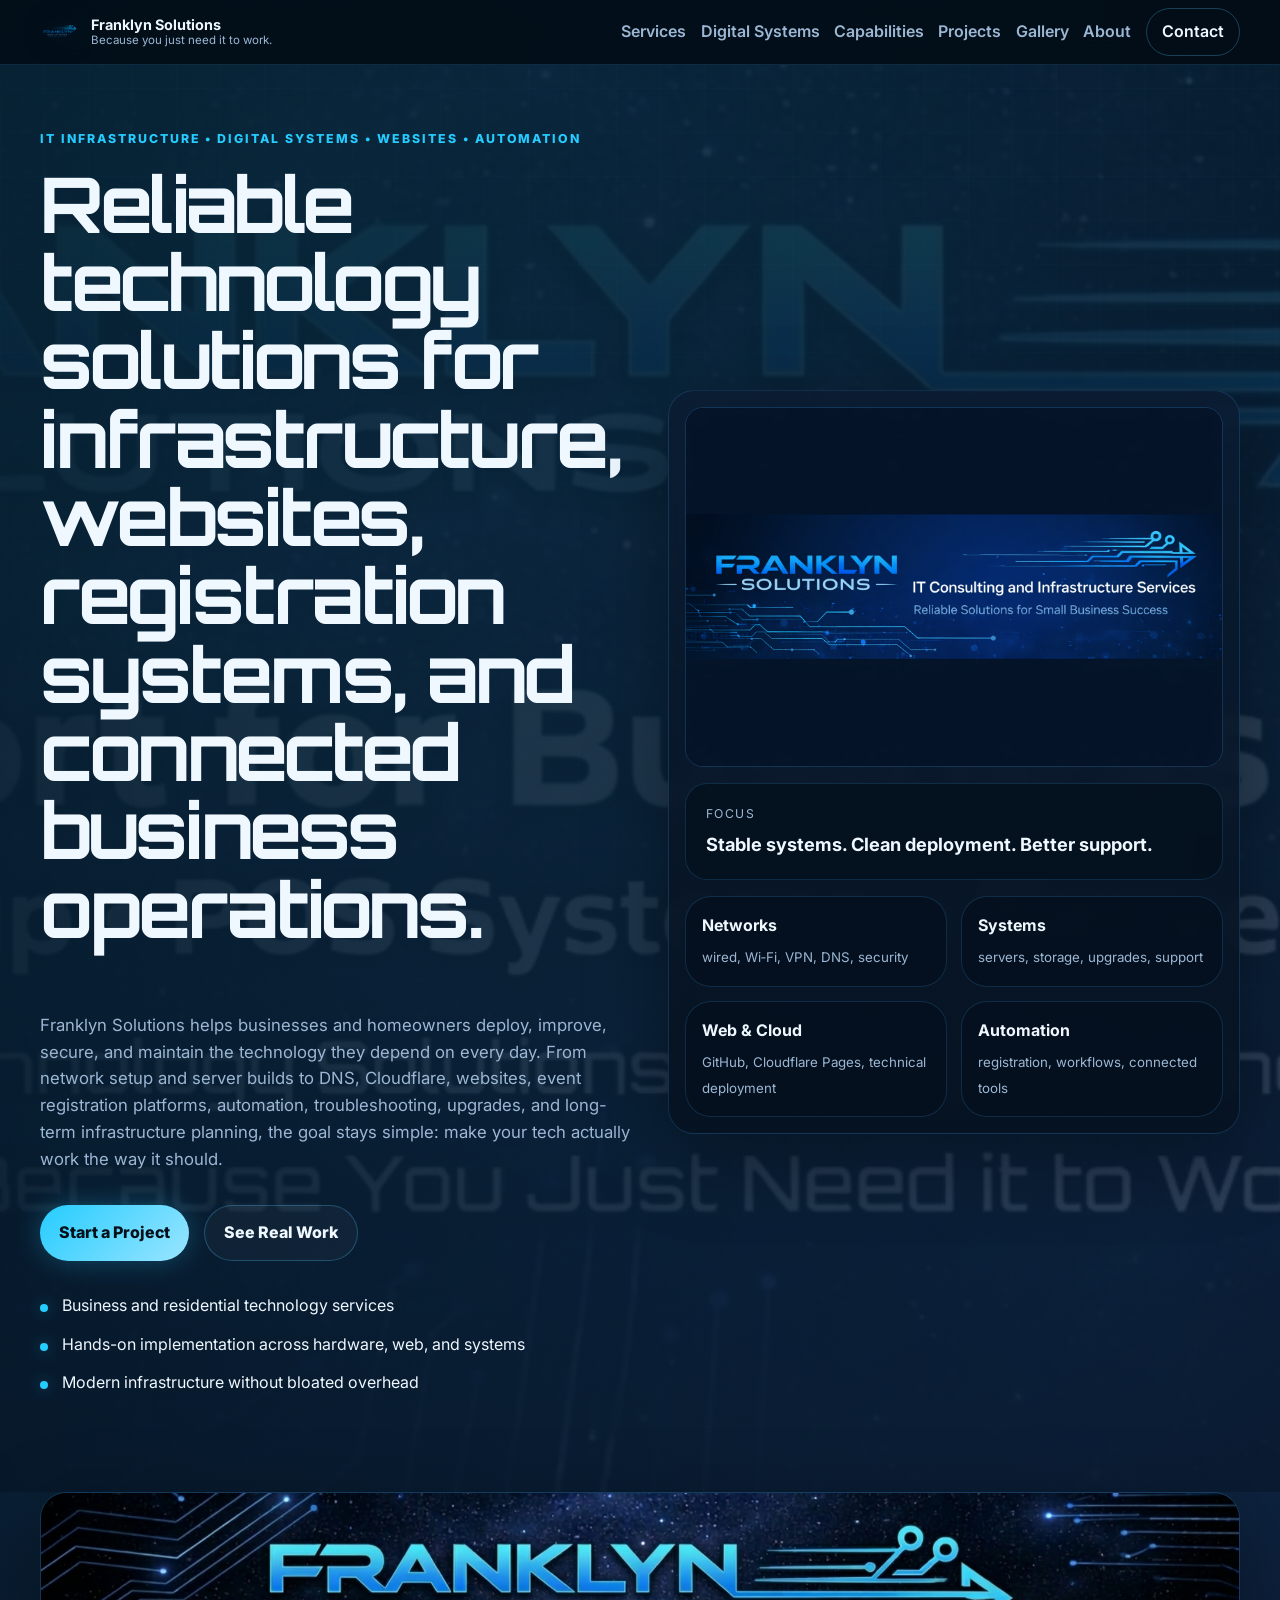
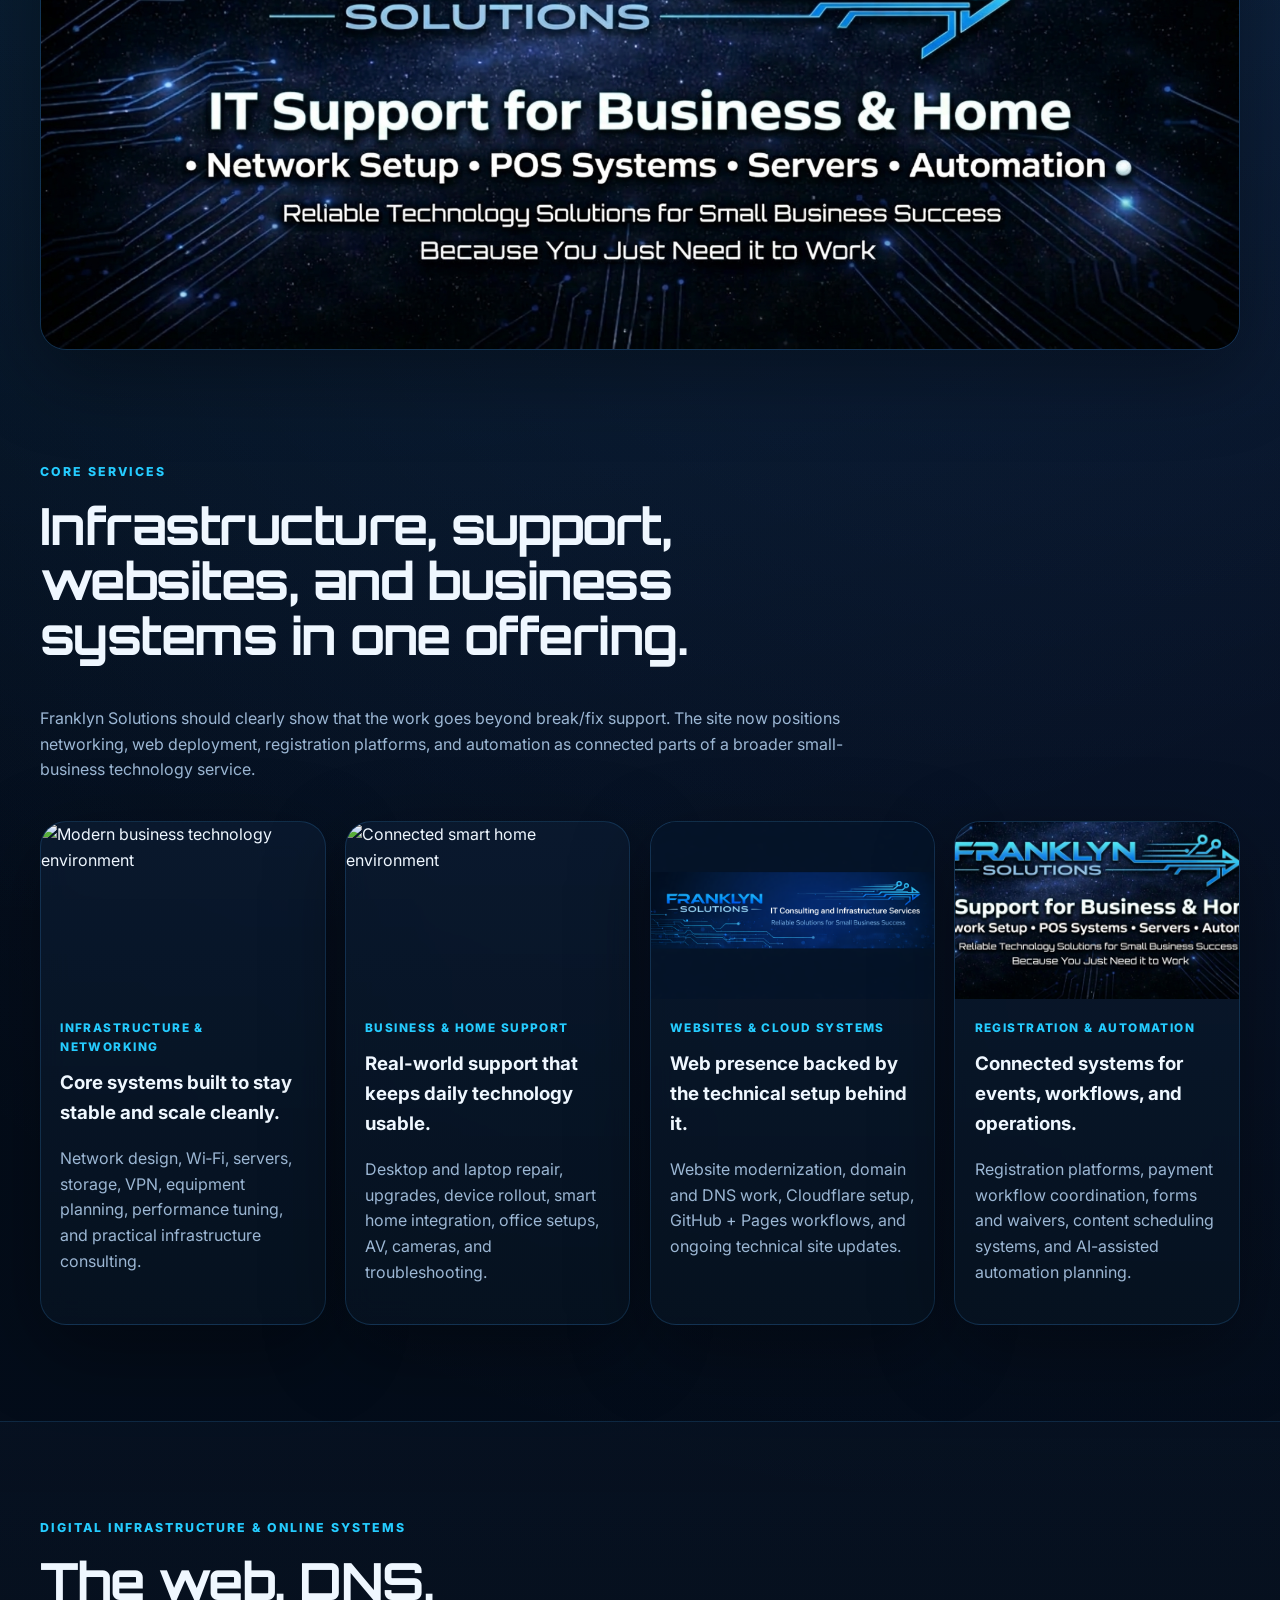
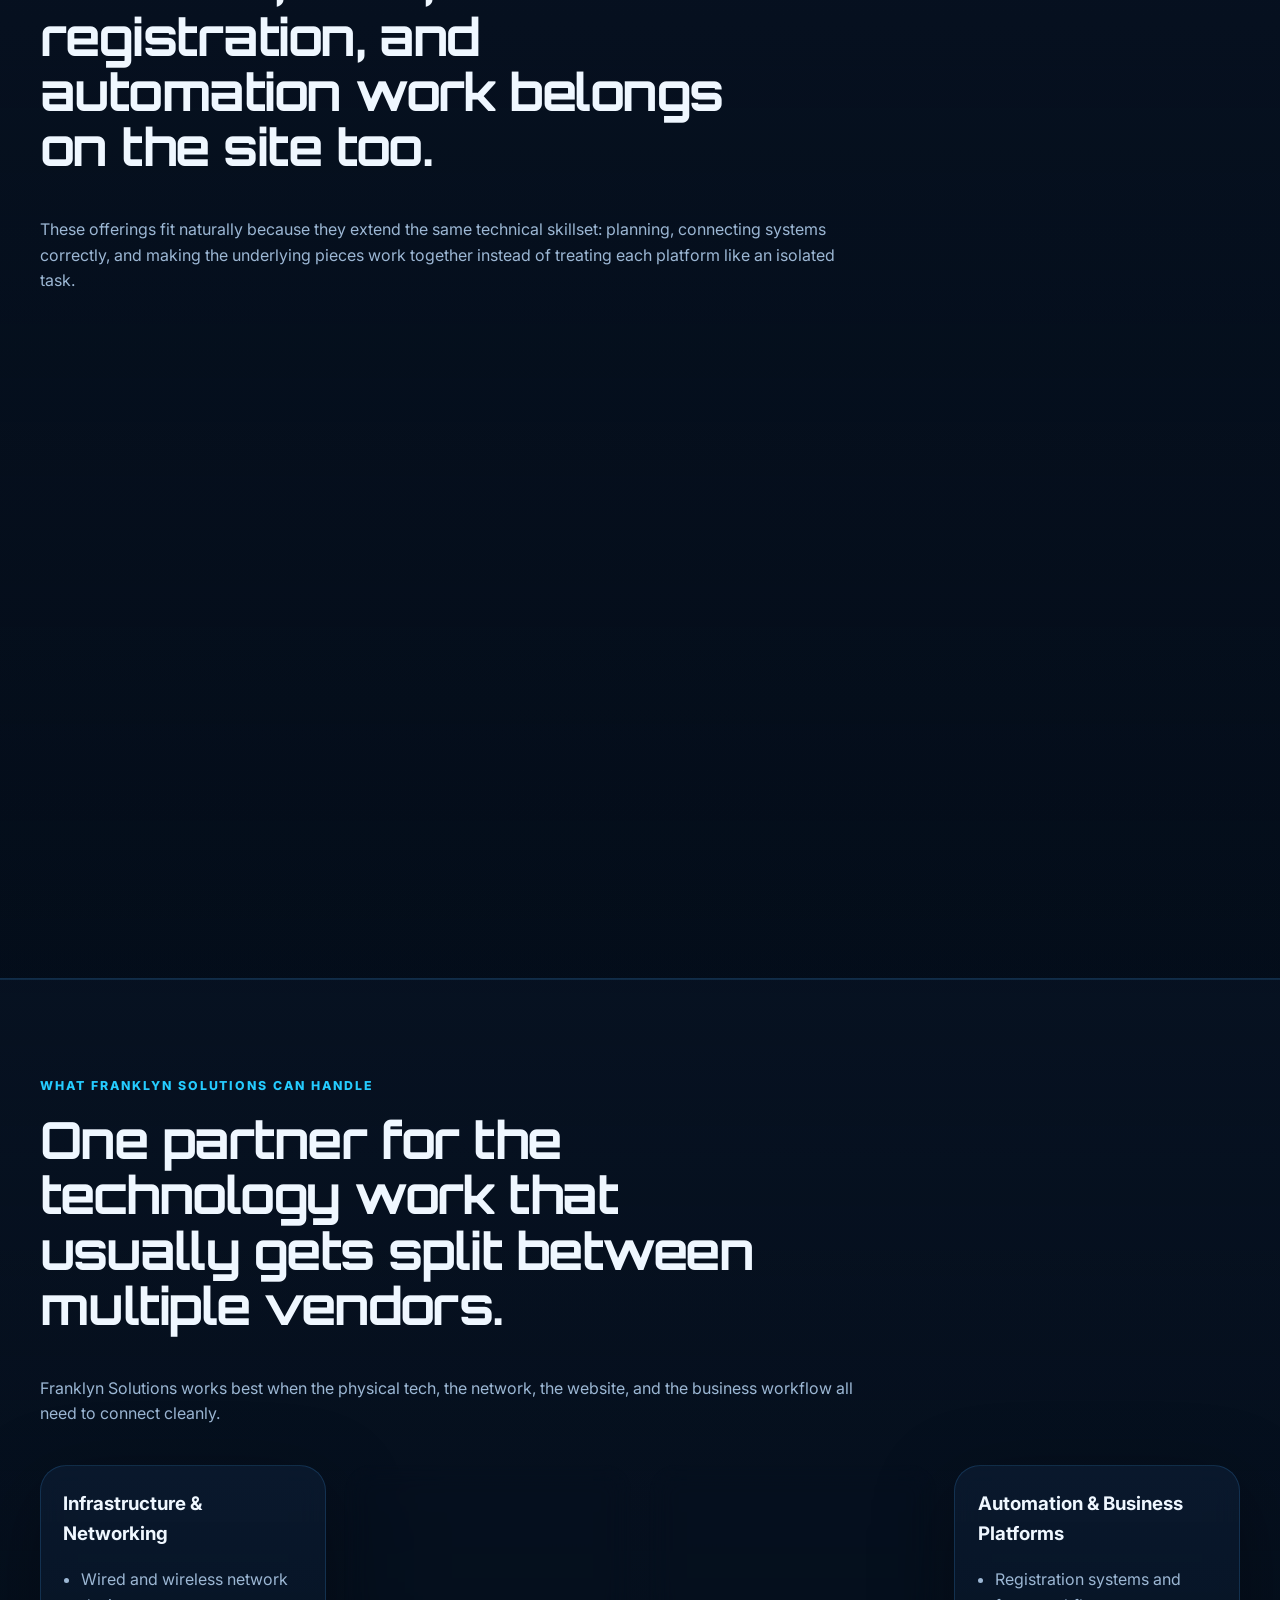
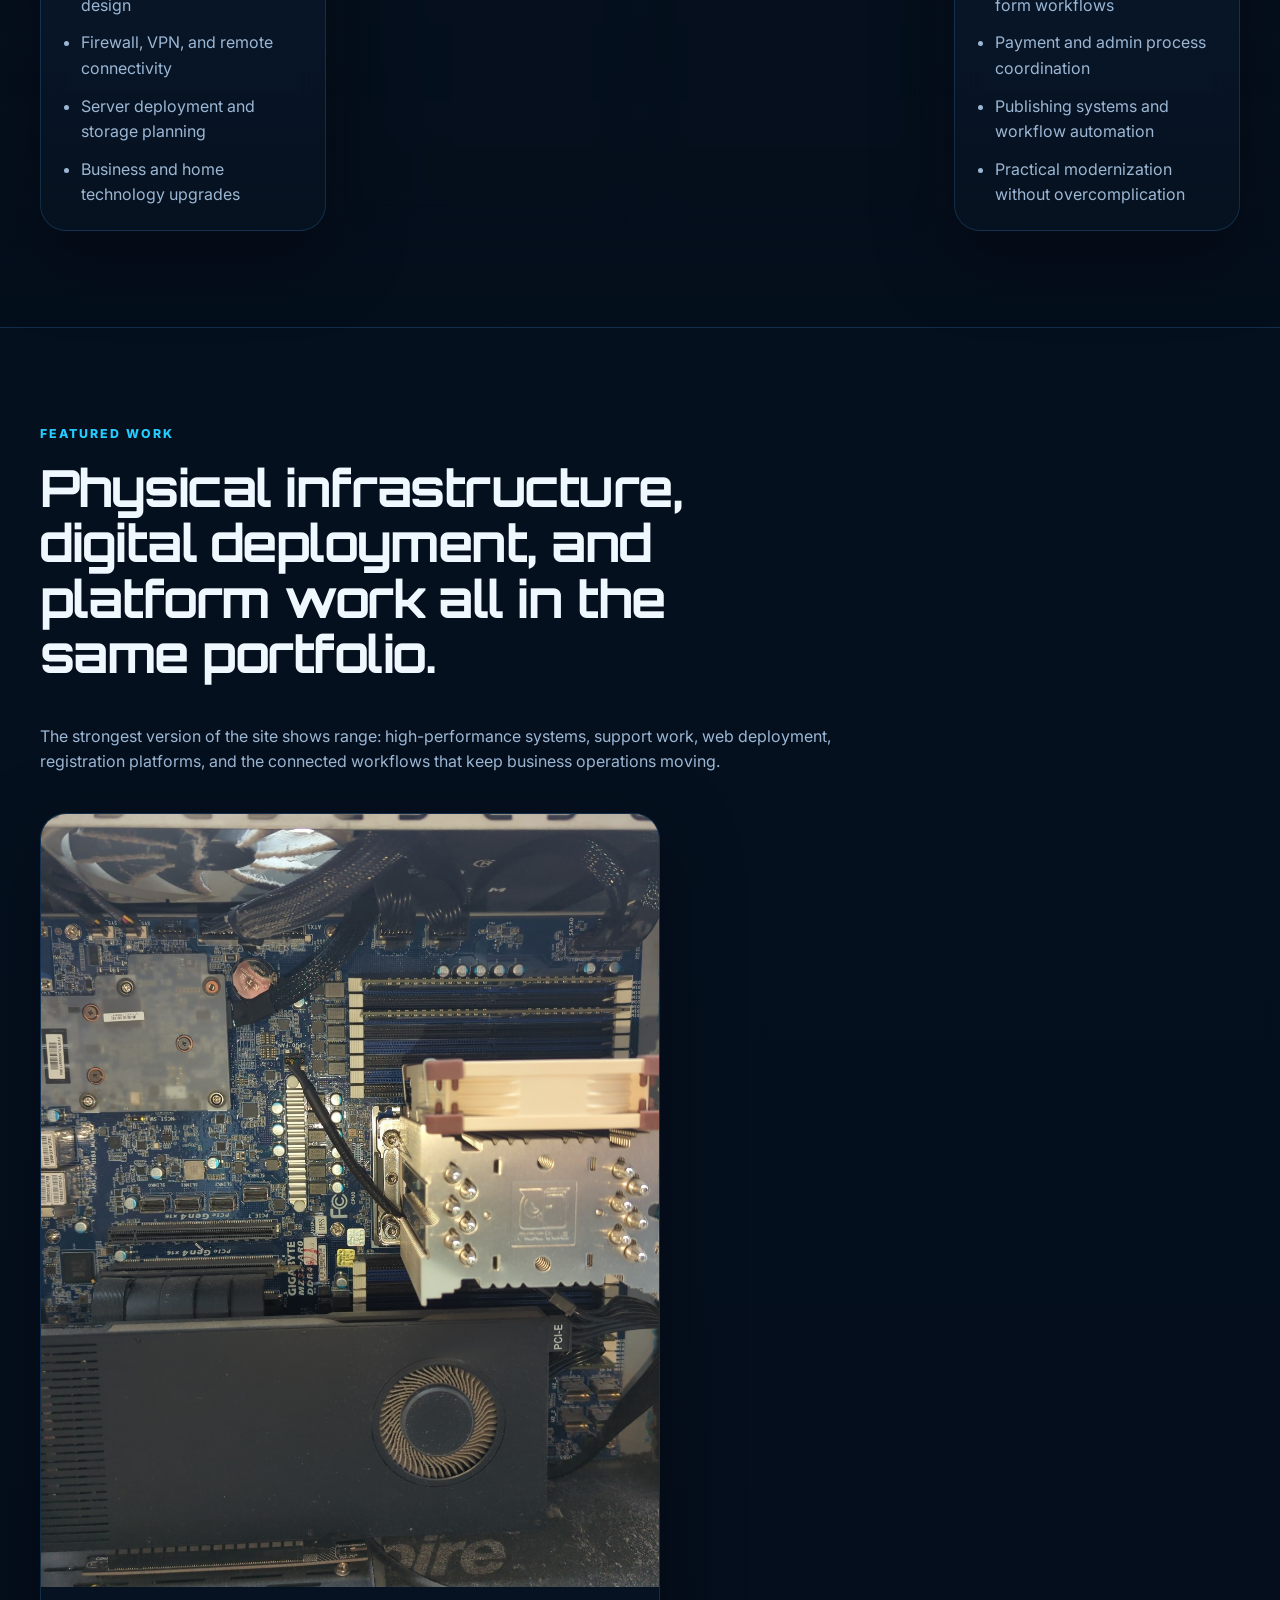
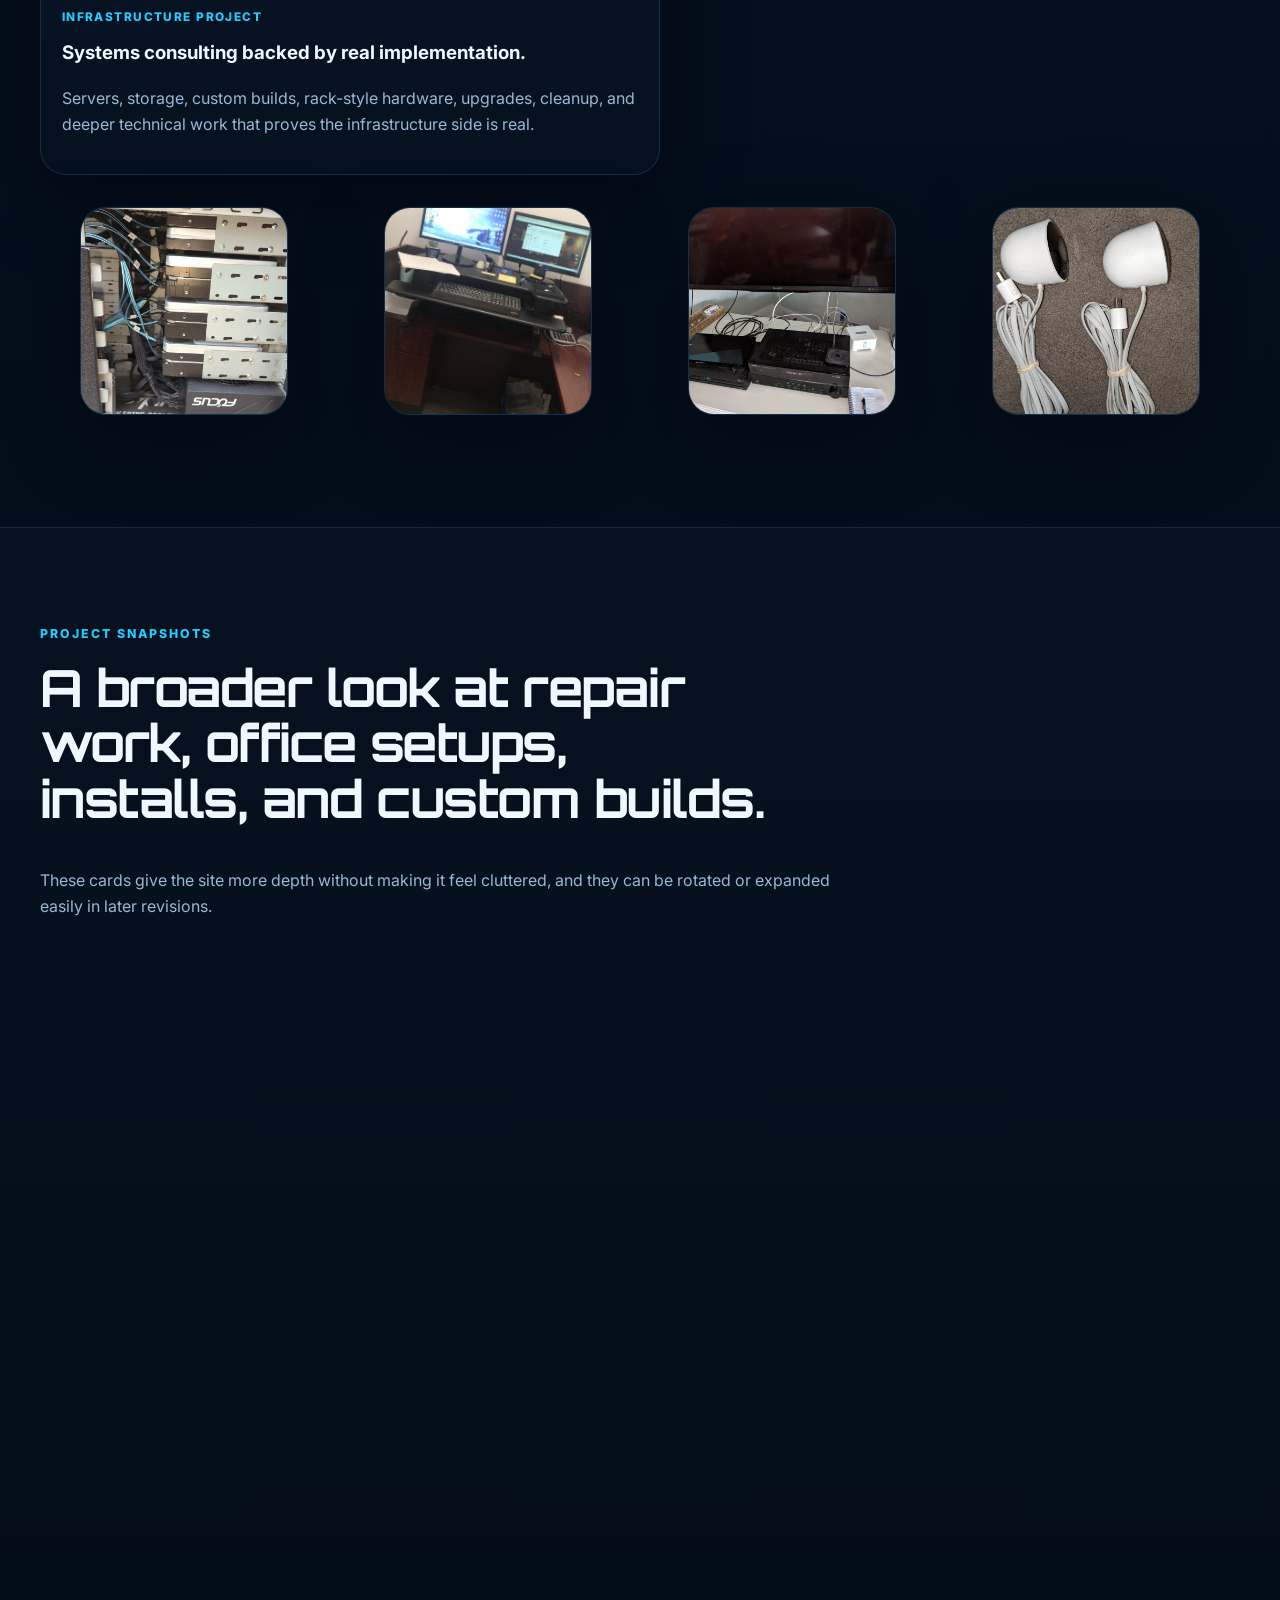
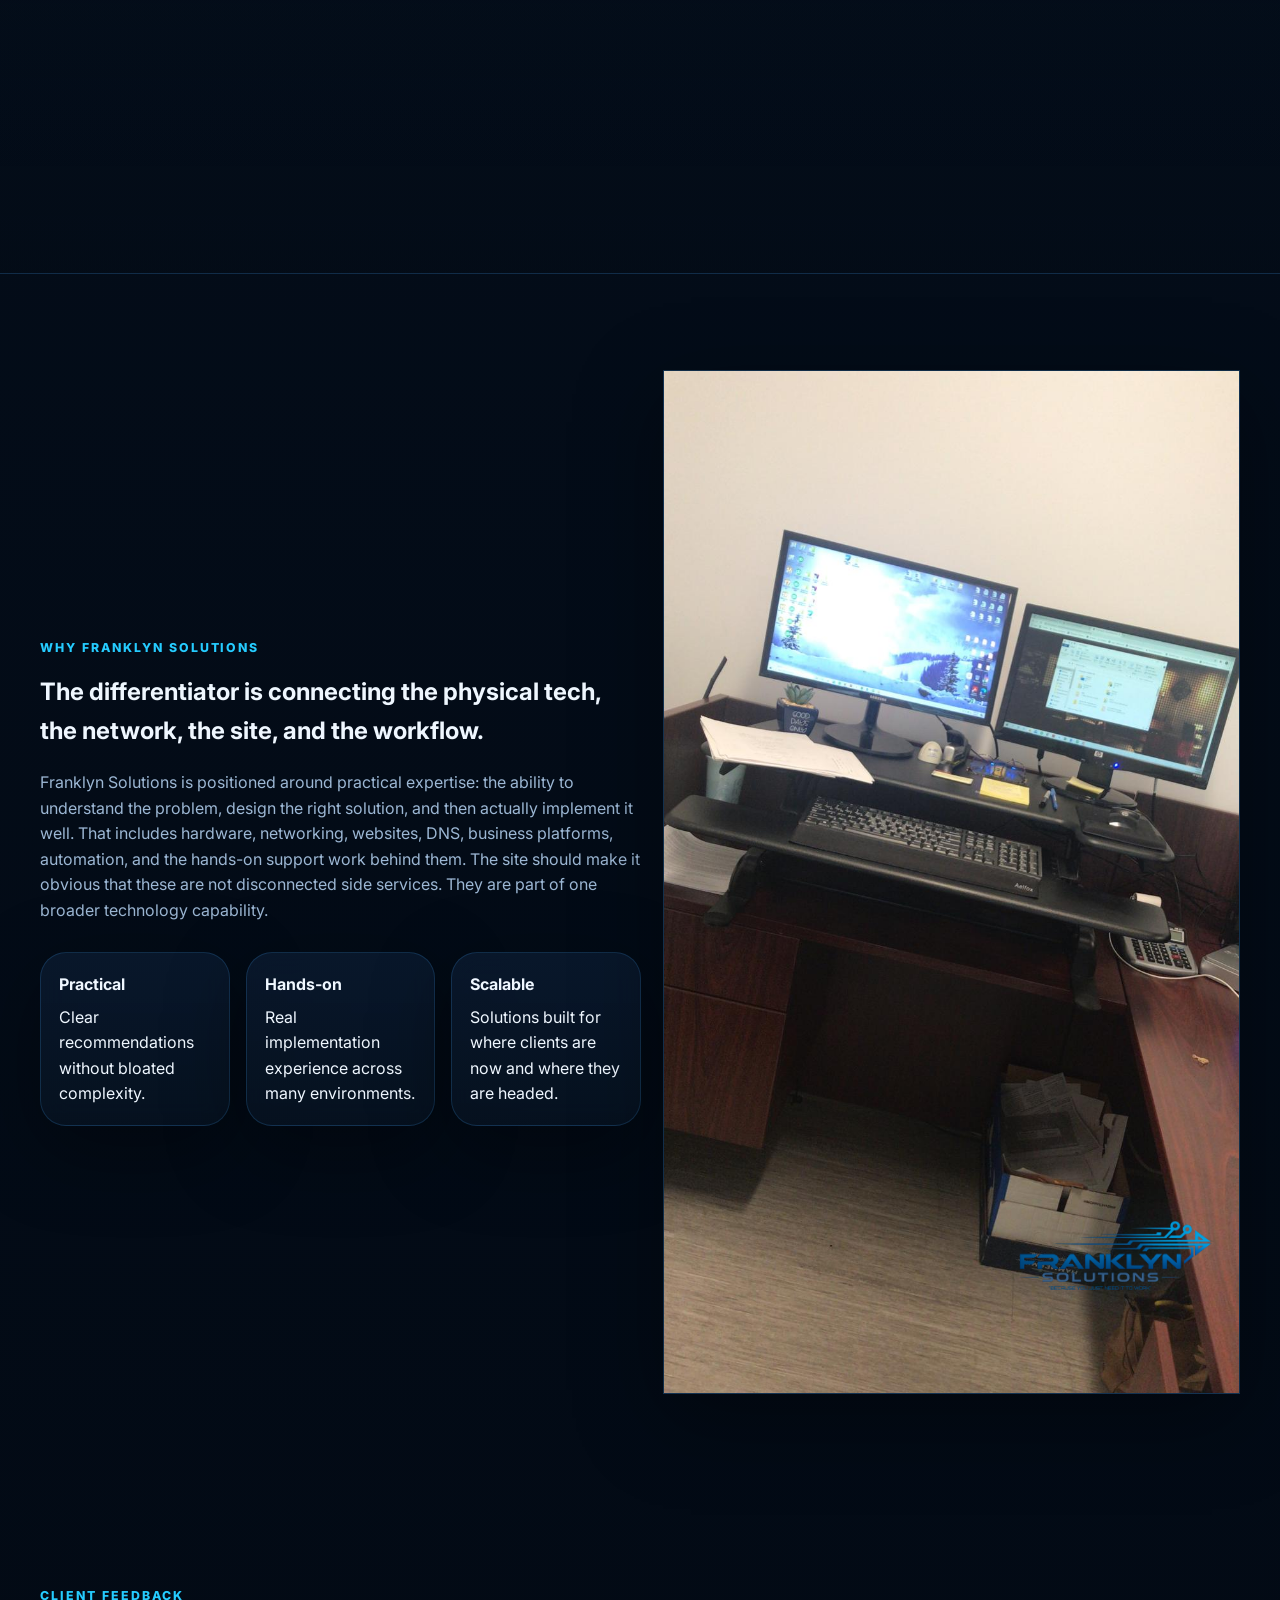
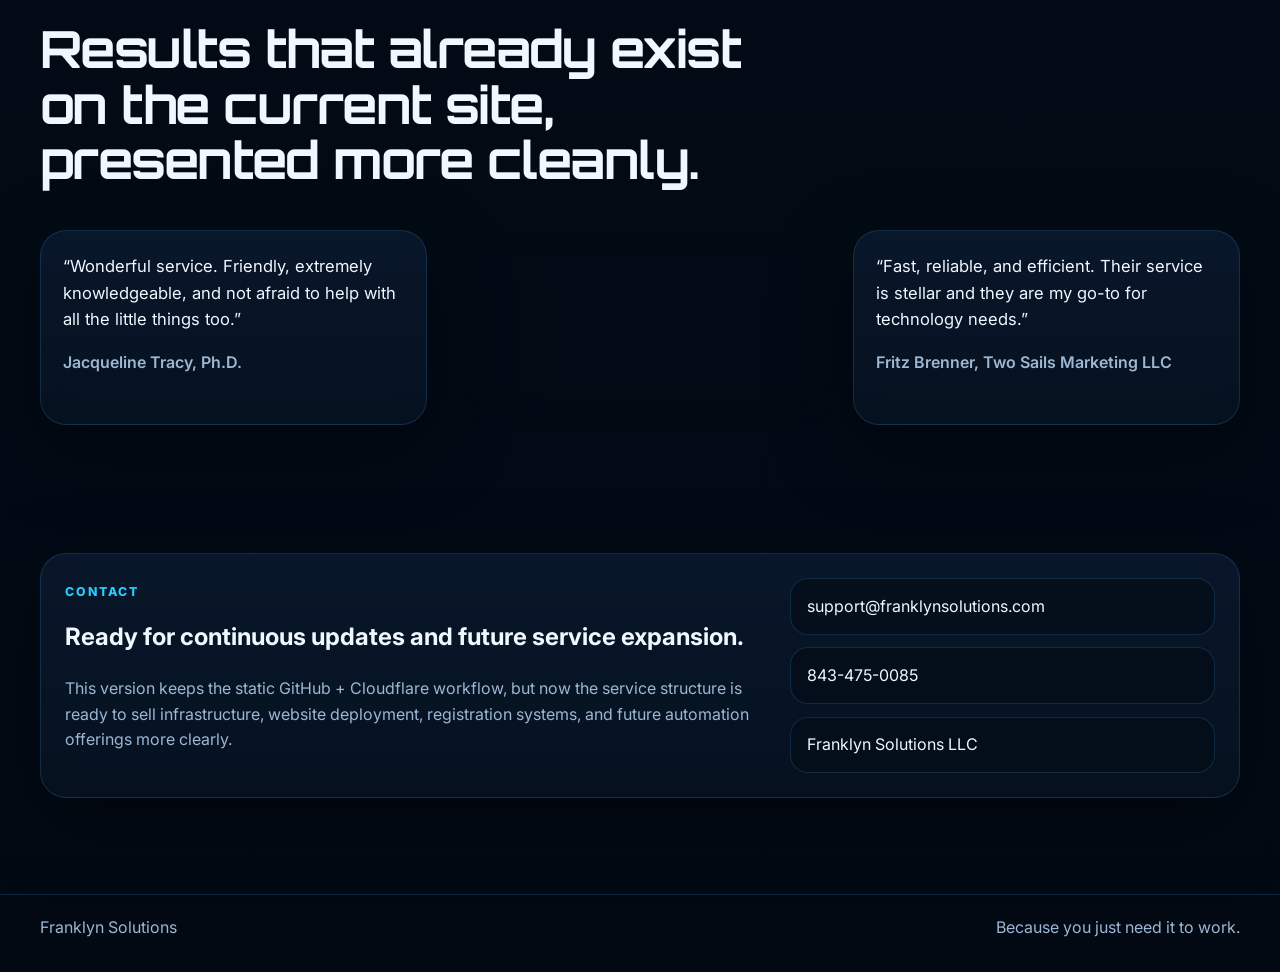
==== index.html @ 496ba940 "Add files via upload" ====
<!DOCTYPE html>
<html lang="en">
<head>
  <meta charset="UTF-8" />
  <meta name="viewport" content="width=device-width, initial-scale=1.0" />
  <meta name="description" content="Franklyn Solutions delivers IT infrastructure, networking, websites, DNS and Cloudflare configuration, registration systems, automation, support, and modern technology solutions for homes and businesses." />
  <title>Franklyn Solutions | IT Infrastructure, Digital Systems, and Automation</title>
  <link rel="preconnect" href="https://fonts.googleapis.com">
  <link rel="preconnect" href="https://fonts.gstatic.com" crossorigin>
  <link href="https://fonts.googleapis.com/css2?family=Inter:wght@400;500;600;700;800&family=Orbitron:wght@500;700;800&display=swap" rel="stylesheet">
  <link rel="icon" type="image/png" href="assets/logo-1024x1024.png" />
  <link rel="stylesheet" href="styles.css" />
</head>
<body>
  <div class="bg-grid"></div>

  <header class="topbar">
    <div class="container nav-wrap">
      <a class="brand" href="#home" aria-label="Franklyn Solutions home">
        <img src="assets/logo-1024x1024.png" alt="Franklyn Solutions logo" />
        <span>
          <strong>Franklyn Solutions</strong>
          <small>Because you just need it to work.</small>
        </span>
      </a>

      <button class="menu-toggle" aria-expanded="false" aria-controls="site-nav" aria-label="Toggle navigation">
        <span></span><span></span><span></span>
      </button>

      <nav id="site-nav" class="site-nav">
        <a href="#services">Services</a>
        <a href="#systems">Digital Systems</a>
        <a href="#capabilities">Capabilities</a>
        <a href="#projects">Projects</a>
        <a href="#snapshots">Gallery</a>
        <a href="#about">About</a>
        <a href="#contact" class="nav-cta">Contact</a>
      </nav>
    </div>
  </header>

  <main id="home">
    <section class="hero section">
      <div class="container hero-grid">
        <div class="hero-copy reveal">
          <p class="eyebrow">IT infrastructure • digital systems • websites • automation</p>
          <h1>Reliable technology solutions for infrastructure, websites, registration systems, and connected business operations.</h1>
          <p class="hero-text">
            Franklyn Solutions helps businesses and homeowners deploy, improve, secure, and maintain the technology they depend on every day. From network setup and server builds to DNS, Cloudflare, websites, event registration platforms, automation, troubleshooting, upgrades, and long-term infrastructure planning, the goal stays simple: make your tech actually work the way it should.
          </p>
          <div class="hero-actions">
            <a class="btn btn-primary" href="#contact">Start a Project</a>
            <a class="btn btn-secondary" href="#projects">See Real Work</a>
          </div>
          <ul class="hero-points">
            <li>Business and residential technology services</li>
            <li>Hands-on implementation across hardware, web, and systems</li>
            <li>Modern infrastructure without bloated overhead</li>
          </ul>
        </div>

        <div class="hero-visual reveal delay-1">
          <div class="hero-panel glass">
            <img class="hero-banner" src="assets/linkedin-banner.png" alt="Franklyn Solutions branded banner" />
            <div class="hero-stack">
              <div class="metric-card">
                <span>Focus</span>
                <strong>Stable systems. Clean deployment. Better support.</strong>
              </div>
              <div class="hero-mini-grid">
                <div><b>Networks</b><small>wired, Wi‑Fi, VPN, DNS, security</small></div>
                <div><b>Systems</b><small>servers, storage, upgrades, support</small></div>
                <div><b>Web & Cloud</b><small>GitHub, Cloudflare Pages, technical deployment</small></div>
                <div><b>Automation</b><small>registration, workflows, connected tools</small></div>
              </div>
            </div>
          </div>
        </div>
      </div>
    </section>

    <section class="brand-band">
      <div class="container">
        <img src="assets/fb-banner.png" alt="Franklyn Solutions branded graphic" />
      </div>
    </section>

    <section id="services" class="section">
      <div class="container">
        <div class="section-heading reveal">
          <p class="eyebrow">Core services</p>
          <h2>Infrastructure, support, websites, and business systems in one offering.</h2>
          <p>
            Franklyn Solutions should clearly show that the work goes beyond break/fix support. The site now positions networking,
            web deployment, registration platforms, and automation as connected parts of a broader small-business technology service.
          </p>
        </div>

        <div class="service-grid service-grid-4">
          <article class="service-card glass reveal">
            <img src="assets/business-services.png" alt="Modern business technology environment" />
            <div class="card-copy">
              <p class="card-kicker">Infrastructure & networking</p>
              <h3>Core systems built to stay stable and scale cleanly.</h3>
              <p>Network design, Wi‑Fi, servers, storage, VPN, equipment planning, performance tuning, and practical infrastructure consulting.</p>
            </div>
          </article>

          <article class="service-card glass reveal delay-1">
            <img src="assets/home-services.png" alt="Connected smart home environment" />
            <div class="card-copy">
              <p class="card-kicker">Business & home support</p>
              <h3>Real-world support that keeps daily technology usable.</h3>
              <p>Desktop and laptop repair, upgrades, device rollout, smart home integration, office setups, AV, cameras, and troubleshooting.</p>
            </div>
          </article>

          <article class="service-card glass reveal delay-2">
            <img src="assets/linkedin-banner.png" alt="Franklyn Solutions digital infrastructure branding" />
            <div class="card-copy">
              <p class="card-kicker">Websites & cloud systems</p>
              <h3>Web presence backed by the technical setup behind it.</h3>
              <p>Website modernization, domain and DNS work, Cloudflare setup, GitHub + Pages workflows, and ongoing technical site updates.</p>
            </div>
          </article>

          <article class="service-card glass reveal delay-3">
            <img src="assets/fb-banner.png" alt="Franklyn Solutions brand and systems graphic" />
            <div class="card-copy">
              <p class="card-kicker">Registration & automation</p>
              <h3>Connected systems for events, workflows, and operations.</h3>
              <p>Registration platforms, payment workflow coordination, forms and waivers, content scheduling systems, and AI-assisted automation planning.</p>
            </div>
          </article>
        </div>
      </div>
    </section>

    <section id="systems" class="section section-alt">
      <div class="container">
        <div class="section-heading reveal">
          <p class="eyebrow">Digital infrastructure & online systems</p>
          <h2>The web, DNS, registration, and automation work belongs on the site too.</h2>
          <p>
            These offerings fit naturally because they extend the same technical skillset: planning, connecting systems correctly,
            and making the underlying pieces work together instead of treating each platform like an isolated task.
          </p>
        </div>

        <div class="system-grid">
          <article class="system-card glass reveal">
            <p class="card-kicker">Websites, DNS & Cloudflare</p>
            <h3>Technical website deployment, not just design.</h3>
            <p>Static sites, GitHub-based workflows, Cloudflare Pages, DNS records, domain cutovers, and the technical cleanup that makes launches behave correctly.</p>
            <ul>
              <li>Website modernization and migration</li>
              <li>DNS, domains, SSL, and Cloudflare configuration</li>
              <li>Fast edit-and-deploy workflows for ongoing updates</li>
            </ul>
          </article>

          <article class="system-card glass reveal delay-1">
            <p class="card-kicker">Registration, payments & client portals</p>
            <h3>Branded registration experiences with working backend flow.</h3>
            <p>Event registration systems, payment coordination, forms, waivers, attendee workflows, and clean admin setup for organizers that need something dependable.</p>
            <ul>
              <li>Registration pages and ticketing setup</li>
              <li>Payment workflow coordination</li>
              <li>Forms, waivers, sponsor and volunteer flow</li>
            </ul>
          </article>

          <article class="system-card glass reveal delay-2">
            <p class="card-kicker">Automation, content & publishing systems</p>
            <h3>Connected business workflows that reduce manual work.</h3>
            <p>Centralized social publishing, asset organization, AI-assisted content workflows, and operational automation designed around the way a small business actually runs.</p>
            <ul>
              <li>Cross-platform publishing workflows</li>
              <li>Automation and integration strategy</li>
              <li>Connected digital operations for growth</li>
            </ul>
          </article>
        </div>
      </div>
    </section>

<section class="section section-alt" id="capabilities">
      <div class="container">
        <div class="section-heading reveal">
          <p class="eyebrow">What Franklyn Solutions can handle</p>
          <h2>One partner for the technology work that usually gets split between multiple vendors.</h2>
          <p>Franklyn Solutions works best when the physical tech, the network, the website, and the business workflow all need to connect cleanly.</p>
        </div>

        <div class="pillars-grid pillars-grid-4">
          <article class="pillar glass reveal">
            <h3>Infrastructure & Networking</h3>
            <ul>
              <li>Wired and wireless network design</li>
              <li>Firewall, VPN, and remote connectivity</li>
              <li>Server deployment and storage planning</li>
              <li>Business and home technology upgrades</li>
            </ul>
          </article>
          <article class="pillar glass reveal delay-1">
            <h3>Implementation & Support</h3>
            <ul>
              <li>Device rollout, troubleshooting, and repair</li>
              <li>Maintenance plans and proactive care</li>
              <li>Hardware sourcing and deployment</li>
              <li>Cross-platform systems integration</li>
            </ul>
          </article>
          <article class="pillar glass reveal delay-2">
            <h3>Web, DNS & Cloud Systems</h3>
            <ul>
              <li>Domain and DNS management</li>
              <li>Cloudflare and technical website deployment</li>
              <li>GitHub-based update workflows</li>
              <li>Live-site troubleshooting and cutover support</li>
            </ul>
          </article>
          <article class="pillar glass reveal delay-3">
            <h3>Automation & Business Platforms</h3>
            <ul>
              <li>Registration systems and form workflows</li>
              <li>Payment and admin process coordination</li>
              <li>Publishing systems and workflow automation</li>
              <li>Practical modernization without overcomplication</li>
            </ul>
          </article>
        </div>
      </div>
    </section>

    <section id="projects" class="section">
      <div class="container">
        <div class="section-heading reveal">
          <p class="eyebrow">Featured work</p>
          <h2>Physical infrastructure, digital deployment, and platform work all in the same portfolio.</h2>
          <p>
            The strongest version of the site shows range: high-performance systems, support work, web deployment,
            registration platforms, and the connected workflows that keep business operations moving.
          </p>
        </div>

        <div class="projects-grid projects-grid-wide">
          <article class="project-feature glass reveal">
            <img src="assets/project-server-gpu.jpg" alt="Large custom server or workstation build with graphics card" />
            <div class="project-copy">
              <p class="card-kicker">Infrastructure project</p>
              <h3>Systems consulting backed by real implementation.</h3>
              <p>Servers, storage, custom builds, rack-style hardware, upgrades, cleanup, and deeper technical work that proves the infrastructure side is real.</p>
            </div>
          </article>

          <div class="project-card-stack">
            <article class="project-brief glass reveal delay-1">
              <p class="card-kicker">Website deployment</p>
              <h3>GitHub + Cloudflare Pages workflow</h3>
              <p>Fast static-site publishing with editable source files, DNS control, cleaner launches, and easy iteration for future updates.</p>
            </article>
            <article class="project-brief glass reveal delay-2">
              <p class="card-kicker">Registration platform</p>
              <h3>Branded event registration and payment flow</h3>
              <p>Event pages, waivers, attendee flow, backend setup, and payment coordination presented as a business platform service.</p>
            </article>
            <article class="project-brief glass reveal delay-3">
              <p class="card-kicker">Centralized content operations</p>
              <h3>Social publishing and automation system</h3>
              <p>Cross-platform scheduling, organized posting workflows, and AI-assisted automation as a connected operations offering.</p>
            </article>
          </div>
        </div>

        <div class="gallery-grid gallery-grid-projects">
          <figure class="gallery-card glass reveal"><img src="assets/project-drive-array.jpg" alt="Large internal drive array and storage cabling" /></figure>
          <figure class="gallery-card glass reveal delay-1"><img src="assets/project-office-desk.jpg" alt="Office workstation and dual monitor setup" /></figure>
          <figure class="gallery-card glass reveal delay-2"><img src="assets/project-av-setup.jpg" alt="Home entertainment and AV installation" /></figure>
          <figure class="gallery-card glass reveal delay-3"><img src="assets/project-cameras.jpg" alt="Security or smart home cameras" /></figure>
        </div>
      </div>
    </section>

    <section id="snapshots" class="section section-alt">
      <div class="container">
        <div class="section-heading reveal">
          <p class="eyebrow">Project snapshots</p>
          <h2>A broader look at repair work, office setups, installs, and custom builds.</h2>
          <p>These cards give the site more depth without making it feel cluttered, and they can be rotated or expanded easily in later revisions.</p>
        </div>

        <div class="snapshot-grid">
          <article class="snapshot-card glass reveal">
            <img src="assets/pj-build-selfie.jpg" alt="PJ with a custom PC build" />
            <div class="snapshot-copy"><h3>Custom builds</h3><p>Hands-on hardware work, upgrades, and performance-focused system builds.</p></div>
          </article>
          <article class="snapshot-card glass reveal delay-1">
            <img src="assets/project-desktop-repair.jpg" alt="Desktop computer opened for repair under a desk" />
            <div class="snapshot-copy"><h3>Repair & troubleshooting</h3><p>Desktop diagnosis, parts replacement, cleanup, and practical repair work.</p></div>
          </article>
          <article class="snapshot-card glass reveal delay-2">
            <img src="assets/project-motherboard-repair.jpg" alt="Close-up of motherboard and system components" />
            <div class="snapshot-copy"><h3>Component-level work</h3><p>Internal hardware evaluation, upgrades, and deeper technical service.</p></div>
          </article>
          <article class="snapshot-card glass reveal">
            <img src="assets/project-rack.jpg" alt="Compact network and server setup" />
            <div class="snapshot-copy"><h3>Servers & storage</h3><p>Networked devices, rack-style setups, and scalable hardware planning.</p></div>
          </article>
          <article class="snapshot-card glass reveal delay-1">
            <img src="assets/project-sff-finished.jpg" alt="Finished compact performance system build" />
            <div class="snapshot-copy"><h3>Clean finished systems</h3><p>Finished deployments that still fit the more polished visual tone of the site.</p></div>
          </article>
          <article class="snapshot-card glass reveal delay-2">
            <img src="assets/project-device-wiring.jpg" alt="Detailed device wiring and low-voltage work" />
            <div class="snapshot-copy"><h3>Install detail</h3><p>Structured cable work, hardware integration, and the behind-the-scenes setup.</p></div>
          </article>
        </div>
      </div>
    </section>

    <section id="about" class="section">
      <div class="container about-grid">
        <div class="about-copy reveal">
          <p class="eyebrow">Why Franklyn Solutions</p>
          <h2>The differentiator is connecting the physical tech, the network, the site, and the workflow.</h2>
          <p>
            Franklyn Solutions is positioned around practical expertise: the ability to understand the problem, design the right solution, and then actually implement it well. That includes hardware, networking, websites, DNS, business platforms, automation, and the hands-on support work behind them. The site should make it obvious that these are not disconnected side services. They are part of one broader technology capability.
          </p>
          <div class="about-points">
            <article class="point glass">
              <strong>Practical</strong>
              <span>Clear recommendations without bloated complexity.</span>
            </article>
            <article class="point glass">
              <strong>Hands-on</strong>
              <span>Real implementation experience across many environments.</span>
            </article>
            <article class="point glass">
              <strong>Scalable</strong>
              <span>Solutions built for where clients are now and where they are headed.</span>
            </article>
          </div>
        </div>

        <div class="about-visual reveal delay-1">
          <div class="about-stack glass">
            <img src="assets/project-office-desk.jpg" alt="Office workstation setup" />
            <img src="assets/logo-1024x1024.png" alt="Franklyn Solutions logo" class="logo-float" />
          </div>
        </div>
      </div>
    </section>

    <section id="testimonials" class="section">
      <div class="container">
        <div class="section-heading reveal">
          <p class="eyebrow">Client feedback</p>
          <h2>Results that already exist on the current site, presented more cleanly.</h2>
        </div>

        <div class="testimonial-grid">
          <article class="quote glass reveal">
            <p>“Wonderful service. Friendly, extremely knowledgeable, and not afraid to help with all the little things too.”</p>
            <span>Jacqueline Tracy, Ph.D.</span>
          </article>
          <article class="quote glass reveal delay-1">
            <p>“They took all the guesswork out of researching, purchasing, and configuring the equipment. Business is running smooth again.”</p>
            <span>Jay Pease, JPEG LLC</span>
          </article>
          <article class="quote glass reveal delay-2">
            <p>“Fast, reliable, and efficient. Their service is stellar and they are my go-to for technology needs.”</p>
            <span>Fritz Brenner, Two Sails Marketing LLC</span>
          </article>
        </div>
      </div>
    </section>

    <section id="contact" class="section contact-section">
      <div class="container contact-panel glass reveal">
        <div>
          <p class="eyebrow">Contact</p>
          <h2>Ready for continuous updates and future service expansion.</h2>
          <p>
            This version keeps the static GitHub + Cloudflare workflow, but now the service structure is ready to sell infrastructure, website deployment, registration systems, and future automation offerings more clearly.
          </p>
        </div>
        <div class="contact-meta">
          <a href="mailto:support@franklynsolutions.com">support@franklynsolutions.com</a>
          <a href="tel:8434750085">843-475-0085</a>
          <span>Franklyn Solutions LLC</span>
        </div>
      </div>
    </section>
  </main>

  <footer class="footer">
    <div class="container footer-wrap">
      <span>Franklyn Solutions</span>
      <span>Because you just need it to work.</span>
    </div>
  </footer>

  <script src="script.js"></script>
</body>
</html>
---- styles.css ----
:root {
  --bg: #020813;
  --bg-2: #071427;
  --bg-3: #0b1f39;
  --panel: rgba(7, 20, 39, 0.72);
  --panel-strong: rgba(8, 19, 35, 0.92);
  --text: #eff7ff;
  --muted: #9cb7d4;
  --line: rgba(66, 171, 255, 0.18);
  --line-strong: rgba(79, 198, 255, 0.28);
  --accent: #25ccff;
  --accent-2: #4b7dff;
  --shadow: 0 24px 80px rgba(0,0,0,0.35);
  --radius: 26px;
  --max: 1200px;
  --header-h: 64px;
}

* { box-sizing: border-box; }
html {
  scroll-behavior: smooth;
  scroll-padding-top: calc(var(--header-h) + 18px);
}
body {
  margin: 0;
  font-family: 'Inter', system-ui, sans-serif;
  background:
    radial-gradient(circle at 20% 0%, rgba(37, 204, 255, 0.18), transparent 24%),
    radial-gradient(circle at 90% 12%, rgba(75, 125, 255, 0.14), transparent 20%),
    linear-gradient(180deg, var(--bg) 0%, #05101f 50%, #020913 100%);
  color: var(--text);
  line-height: 1.6;
}
img { max-width: 100%; display: block; }
a { color: inherit; text-decoration: none; }
h1, h2, h3, p { margin-top: 0; }
main, section[id] { scroll-margin-top: calc(var(--header-h) + 18px); }
.container { width: min(calc(100% - 2rem), var(--max)); margin: 0 auto; }
.section { padding: 6rem 0; position: relative; }
.section-alt {
  background: linear-gradient(180deg, rgba(8, 19, 35, 0.72), rgba(4, 12, 22, 0.3));
  border-top: 1px solid var(--line);
  border-bottom: 1px solid var(--line);
}
.bg-grid {
  position: fixed;
  inset: 0;
  pointer-events: none;
  background-image:
    linear-gradient(rgba(37, 204, 255, 0.04) 1px, transparent 1px),
    linear-gradient(90deg, rgba(37, 204, 255, 0.04) 1px, transparent 1px);
  background-size: 44px 44px;
  mask-image: linear-gradient(180deg, rgba(0,0,0,.75), transparent 96%);
}
.glass {
  background: linear-gradient(180deg, rgba(11, 27, 49, 0.78), rgba(6, 18, 32, 0.92));
  border: 1px solid var(--line);
  box-shadow: var(--shadow);
  backdrop-filter: blur(14px);
}
.topbar {
  position: sticky;
  top: 0;
  z-index: 50;
  background: rgba(2, 10, 19, 0.84);
  border-bottom: 1px solid var(--line);
  backdrop-filter: blur(16px);
}
.nav-wrap {
  min-height: var(--header-h);
  display: flex;
  align-items: center;
  justify-content: space-between;
  gap: 1rem;
  padding: 0.45rem 0;
}
.brand {
  display: flex;
  align-items: center;
  gap: 0.8rem;
  min-width: 0;
  flex: 1 1 auto;
}
.brand img {
  width: 38px;
  height: 38px;
  object-fit: contain;
  flex: 0 0 38px;
  filter: drop-shadow(0 0 18px rgba(37, 204, 255, 0.25));
}
.brand span {
  display: grid;
  gap: 0.1rem;
  min-width: 0;
}
.brand strong {
  display: block;
  font-size: 0.9rem;
  line-height: 1.1;
}
.brand small {
  color: var(--muted);
  font-size: 0.72rem;
  line-height: 1.1;
}
.site-nav {
  display: flex;
  gap: 0.9rem;
  align-items: center;
  flex-wrap: wrap;
  justify-content: flex-end;
}
.site-nav a { color: var(--muted); font-weight: 600; }
.site-nav a:hover { color: var(--text); }
.nav-cta {
  padding: 0.65rem 0.95rem;
  border-radius: 999px;
  border: 1px solid var(--line-strong);
  color: var(--text) !important;
}
.menu-toggle {
  display: none;
  background: transparent;
  border: 0;
  padding: 0;
}
.menu-toggle span {
  display: block;
  width: 24px;
  height: 2px;
  margin: 5px 0;
  background: var(--text);
}
.eyebrow {
  margin: 0 0 1rem;
  text-transform: uppercase;
  letter-spacing: .16em;
  font-size: .77rem;
  color: var(--accent);
  font-weight: 800;
}
.section-heading {
  max-width: 820px;
  margin-bottom: 2.4rem;
}
.section-heading h2,
.hero-copy h1 {
  font-family: 'Orbitron', 'Inter', sans-serif;
}
.hero-copy h1 {
  font-size: clamp(2.8rem, 6vw, 5.1rem);
  line-height: 1.02;
  letter-spacing: -0.04em;
  max-width: 12ch;
}
.section-heading h2 {
  font-size: clamp(2rem, 4vw, 3.2rem);
  line-height: 1.08;
  letter-spacing: -0.03em;
  max-width: 17ch;
}
p { color: var(--muted); }
.hero {
  padding-top: 4rem;
  overflow: hidden;
}
.hero::before {
  content: '';
  position: absolute;
  inset: 0;
  background: linear-gradient(90deg, rgba(2,8,19,.82), rgba(2,8,19,.42)), url('assets/fb-banner.png') center/cover no-repeat;
  opacity: .22;
  pointer-events: none;
}
.hero-grid {
  position: relative;
  display: grid;
  grid-template-columns: 1.02fr .98fr;
  gap: 2rem;
  align-items: center;
}
.hero-text { max-width: 62ch; font-size: 1.05rem; }
.hero-actions {
  display: flex;
  gap: .9rem;
  flex-wrap: wrap;
  margin: 2rem 0;
}
.btn {
  display: inline-flex;
  justify-content: center;
  align-items: center;
  min-height: 52px;
  padding: .9rem 1.2rem;
  border-radius: 999px;
  font-weight: 800;
  transition: transform .22s ease, box-shadow .22s ease;
}
.btn:hover { transform: translateY(-2px); }
.btn-primary {
  color: #04111b;
  background: linear-gradient(135deg, var(--accent), #9ae5ff);
  box-shadow: 0 0 28px rgba(37, 204, 255, 0.28);
}
.btn-secondary {
  border: 1px solid var(--line-strong);
  background: rgba(255,255,255,0.03);
}
.hero-points {
  list-style: none;
  padding: 0;
  margin: 2rem 0 0;
  display: grid;
  gap: .8rem;
}
.hero-points li {
  color: var(--text);
  padding-left: 1.4rem;
  position: relative;
}
.hero-points li::before {
  content: '';
  position: absolute;
  left: 0;
  top: .68rem;
  width: 8px;
  height: 8px;
  border-radius: 50%;
  background: var(--accent);
  box-shadow: 0 0 16px rgba(37, 204, 255, .45);
}
.hero-panel {
  padding: 1rem;
  border-radius: var(--radius);
}
.hero-banner {
  border-radius: 18px;
  border: 1px solid var(--line);
  margin-bottom: 1rem;
}
.hero-stack {
  display: grid;
  gap: 1rem;
}
.metric-card {
  border-radius: 22px;
  padding: 1.25rem;
  background: rgba(5, 16, 29, 0.78);
  border: 1px solid var(--line);
}
.metric-card span {
  display: block;
  color: var(--muted);
  margin-bottom: .4rem;
  text-transform: uppercase;
  letter-spacing: .12em;
  font-size: .76rem;
}
.metric-card strong { font-size: 1.14rem; }
.hero-mini-grid {
  display: grid;
  grid-template-columns: repeat(2, minmax(0,1fr));
  gap: .9rem;
}
.hero-mini-grid div,
.point,
.quote,
.pillar,
.gallery-card,
.service-card,
.project-feature,
.snapshot-card,
.contact-panel {
  border-radius: var(--radius);
}
.hero-mini-grid div {
  padding: 1rem;
  border: 1px solid var(--line);
  background: rgba(5, 16, 29, 0.68);
}
.hero-mini-grid b {
  display: block;
  margin-bottom: .35rem;
}
.hero-mini-grid small { color: var(--muted); }
.brand-band { padding-bottom: 1rem; }
.brand-band img {
  border-radius: 26px;
  border: 1px solid var(--line);
  box-shadow: var(--shadow);
}
.service-grid,
.testimonial-grid,
.snapshot-grid {
  display: grid;
  grid-template-columns: repeat(3, minmax(0, 1fr));
  gap: 1.2rem;
}
.service-card,
.snapshot-card { overflow: hidden; }
.service-card img,
.snapshot-card img { aspect-ratio: 16 / 10; object-fit: cover; width: 100%; }
.card-copy,
.snapshot-copy { padding: 1.2rem 1.2rem 1.4rem; }
.card-kicker {
  margin-bottom: .7rem;
  color: var(--accent);
  text-transform: uppercase;
  letter-spacing: .12em;
  font-size: .74rem;
  font-weight: 800;
}
.snapshot-copy h3,
.card-copy h3,
.project-copy h3,
.pillar h3,
.point strong {
  color: var(--text);
}
.pillars-grid {
  display: grid;
  grid-template-columns: repeat(3, minmax(0,1fr));
  gap: 1.2rem;
}
.pillar { padding: 1.4rem; }
.pillar ul { margin: 1rem 0 0; padding-left: 1.1rem; color: var(--muted); }
.pillar li + li { margin-top: .75rem; }
.projects-grid {
  display: grid;
  grid-template-columns: .9fr 1.1fr;
  gap: 1.2rem;
  align-items: start;
}
.project-feature { overflow: hidden; }
.project-feature img { aspect-ratio: 4 / 5; object-fit: cover; width: 100%; }
.project-copy { padding: 1.3rem; }
.gallery-grid {
  display: grid;
  grid-template-columns: repeat(3, minmax(0,1fr));
  gap: 1rem;
}
.gallery-card { overflow: hidden; }
.gallery-card img {
  width: 100%;
  height: 100%;
  aspect-ratio: 1 / 1;
  object-fit: cover;
  transition: transform .35s ease;
}
.gallery-card:hover img,
.service-card:hover img,
.project-feature:hover img,
.snapshot-card:hover img,
.about-stack:hover > img:first-child { transform: scale(1.03); }
.about-grid {
  display: grid;
  grid-template-columns: 1.02fr .98fr;
  gap: 1.4rem;
  align-items: center;
}
.about-points {
  display: grid;
  grid-template-columns: repeat(3, minmax(0,1fr));
  gap: 1rem;
  margin-top: 1.8rem;
}
.point { padding: 1.15rem; }
.point strong { display: block; margin-bottom: .45rem; }
.about-stack {
  position: relative;
  overflow: hidden;
  min-height: 560px;
}
.about-stack > img:first-child {
  width: 100%;
  height: 100%;
  min-height: 560px;
  object-fit: cover;
  transition: transform .35s ease;
}
.logo-float {
  position: absolute;
  right: 1.2rem;
  bottom: 1.2rem;
  width: min(220px, 40%);
  filter: drop-shadow(0 0 32px rgba(37,204,255,.18));
}
.quote { padding: 1.4rem; }
.quote p {
  color: var(--text);
  font-size: 1.04rem;
}
.quote span { color: var(--muted); font-weight: 600; }
.contact-section { padding-top: 2rem; }
.contact-panel {
  padding: 1.5rem;
  display: grid;
  grid-template-columns: 1.25fr .75fr;
  gap: 1rem;
  align-items: center;
}
.contact-meta {
  display: grid;
  gap: .8rem;
  justify-items: start;
}
.contact-meta a,
.contact-meta span {
  padding: .9rem 1rem;
  width: 100%;
  border-radius: 18px;
  background: rgba(4, 14, 25, 0.75);
  border: 1px solid var(--line);
}
.footer {
  border-top: 1px solid var(--line);
  padding: 1.25rem 0 2rem;
}
.footer-wrap {
  display: flex;
  justify-content: space-between;
  gap: 1rem;
  color: var(--muted);
  flex-wrap: wrap;
}
.reveal {
  opacity: 0;
  transform: translateY(16px);
  transition: opacity .55s ease, transform .55s ease;
}
.reveal.visible {
  opacity: 1;
  transform: translateY(0);
}
.delay-1 { transition-delay: .08s; }
.delay-2 { transition-delay: .16s; }
.delay-3 { transition-delay: .24s; }


.service-grid-4,
.pillars-grid-4,
.system-grid {
  display: grid;
  grid-template-columns: repeat(4, minmax(0, 1fr));
  gap: 1.2rem;
}
.system-card {
  padding: 1.35rem;
  border-radius: var(--radius);
}
.system-card ul {
  margin: 1rem 0 0;
  padding-left: 1.1rem;
  color: var(--muted);
}
.system-card li + li { margin-top: 0.55rem; }
.projects-grid-wide {
  grid-template-columns: 1.05fr 0.95fr;
}
.project-card-stack {
  display: grid;
  gap: 1rem;
}
.project-brief {
  padding: 1.3rem;
  border-radius: var(--radius);
}
.gallery-grid-projects {
  margin-top: 1rem;
  grid-template-columns: repeat(4, minmax(0,1fr));
}

@media (max-width: 1100px) {
  .site-nav { gap: 0.75rem; }
  .site-nav a { font-size: 0.9rem; }
  .brand small { display: none; }
  .service-grid-4, .pillars-grid-4, .system-grid, .gallery-grid-projects { grid-template-columns: repeat(2, minmax(0,1fr)); }
}

@media (max-width: 980px) {
  :root { --header-h: 60px; }
  .hero-grid,
  .projects-grid,
  .about-grid,
  .contact-panel,
  .service-grid,
  .service-grid-4,
  .system-grid,
  .pillars-grid,
  .pillars-grid-4,
  .testimonial-grid,
  .about-points,
  .snapshot-grid,
  .gallery-grid-projects,
  .project-card-stack {
    grid-template-columns: 1fr;
  }
  .gallery-grid { grid-template-columns: repeat(2, minmax(0,1fr)); }
  .hero-copy h1 { max-width: 14ch; }
  .about-stack,
  .about-stack > img:first-child { min-height: 420px; }
}

@media (max-width: 760px) {
  :root { --header-h: 56px; }
  .menu-toggle { display: block; flex: 0 0 auto; }
  .site-nav {
    position: absolute;
    top: calc(100% + 1px);
    left: 0;
    right: 0;
    background: rgba(2, 10, 19, 0.96);
    border-bottom: 1px solid var(--line);
    padding: 1rem;
    display: none;
    flex-direction: column;
    align-items: flex-start;
    gap: 0.9rem;
  }
  .site-nav.open { display: flex; }
  .hero-mini-grid,
  .gallery-grid { grid-template-columns: 1fr; }
  .section { padding: 4.75rem 0; }
  .brand img {
    width: 34px;
    height: 34px;
    flex-basis: 34px;
  }
  .brand strong { font-size: 0.82rem; }
  .brand small { display: none; }
  .hero { padding-top: 3.5rem; }
}

@media (max-width: 520px) {
  :root { --header-h: 54px; }
  .container { width: min(calc(100% - 1.25rem), var(--max)); }
  .nav-wrap { padding: 0.35rem 0; }
  .brand { gap: 0.65rem; }
  .brand span { max-width: 135px; }
  .hero-copy h1 { font-size: clamp(2.1rem, 11vw, 3rem); }
  .btn { width: 100%; }
  .hero-actions { flex-direction: column; }
}
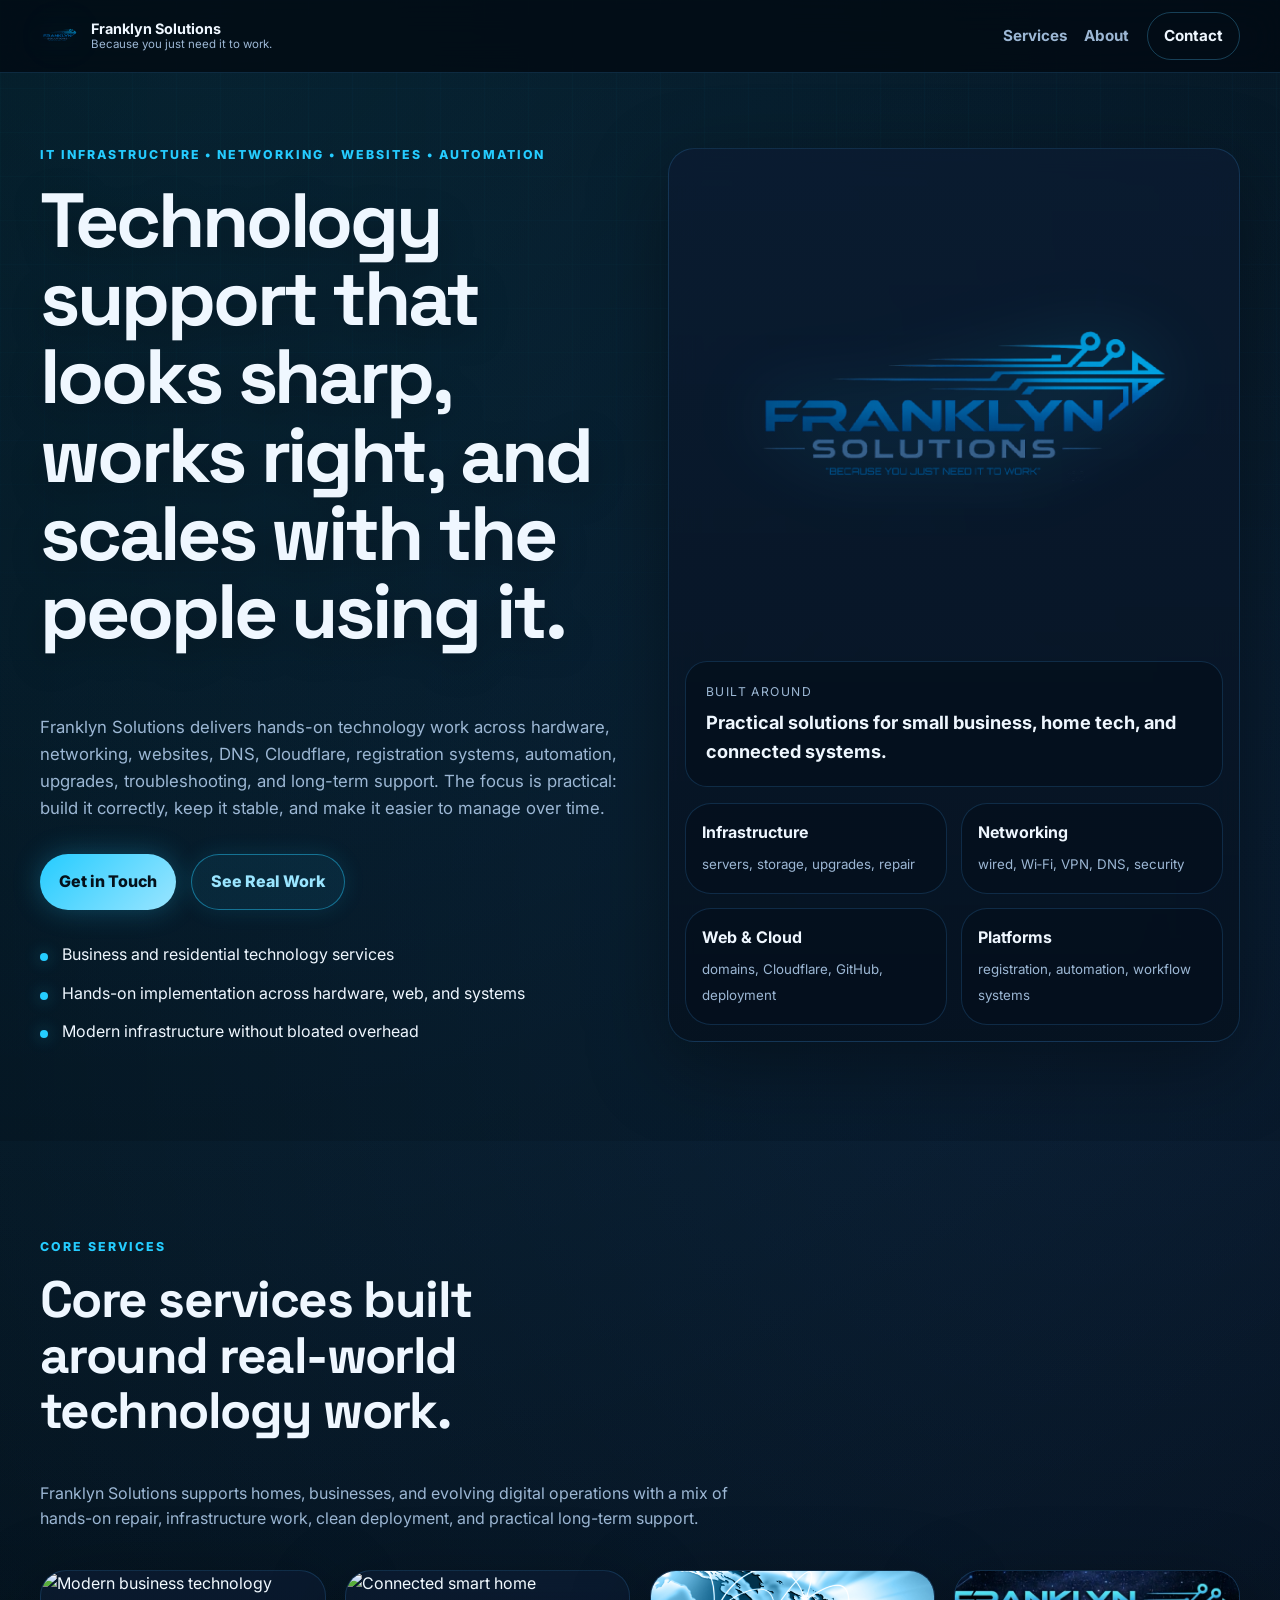
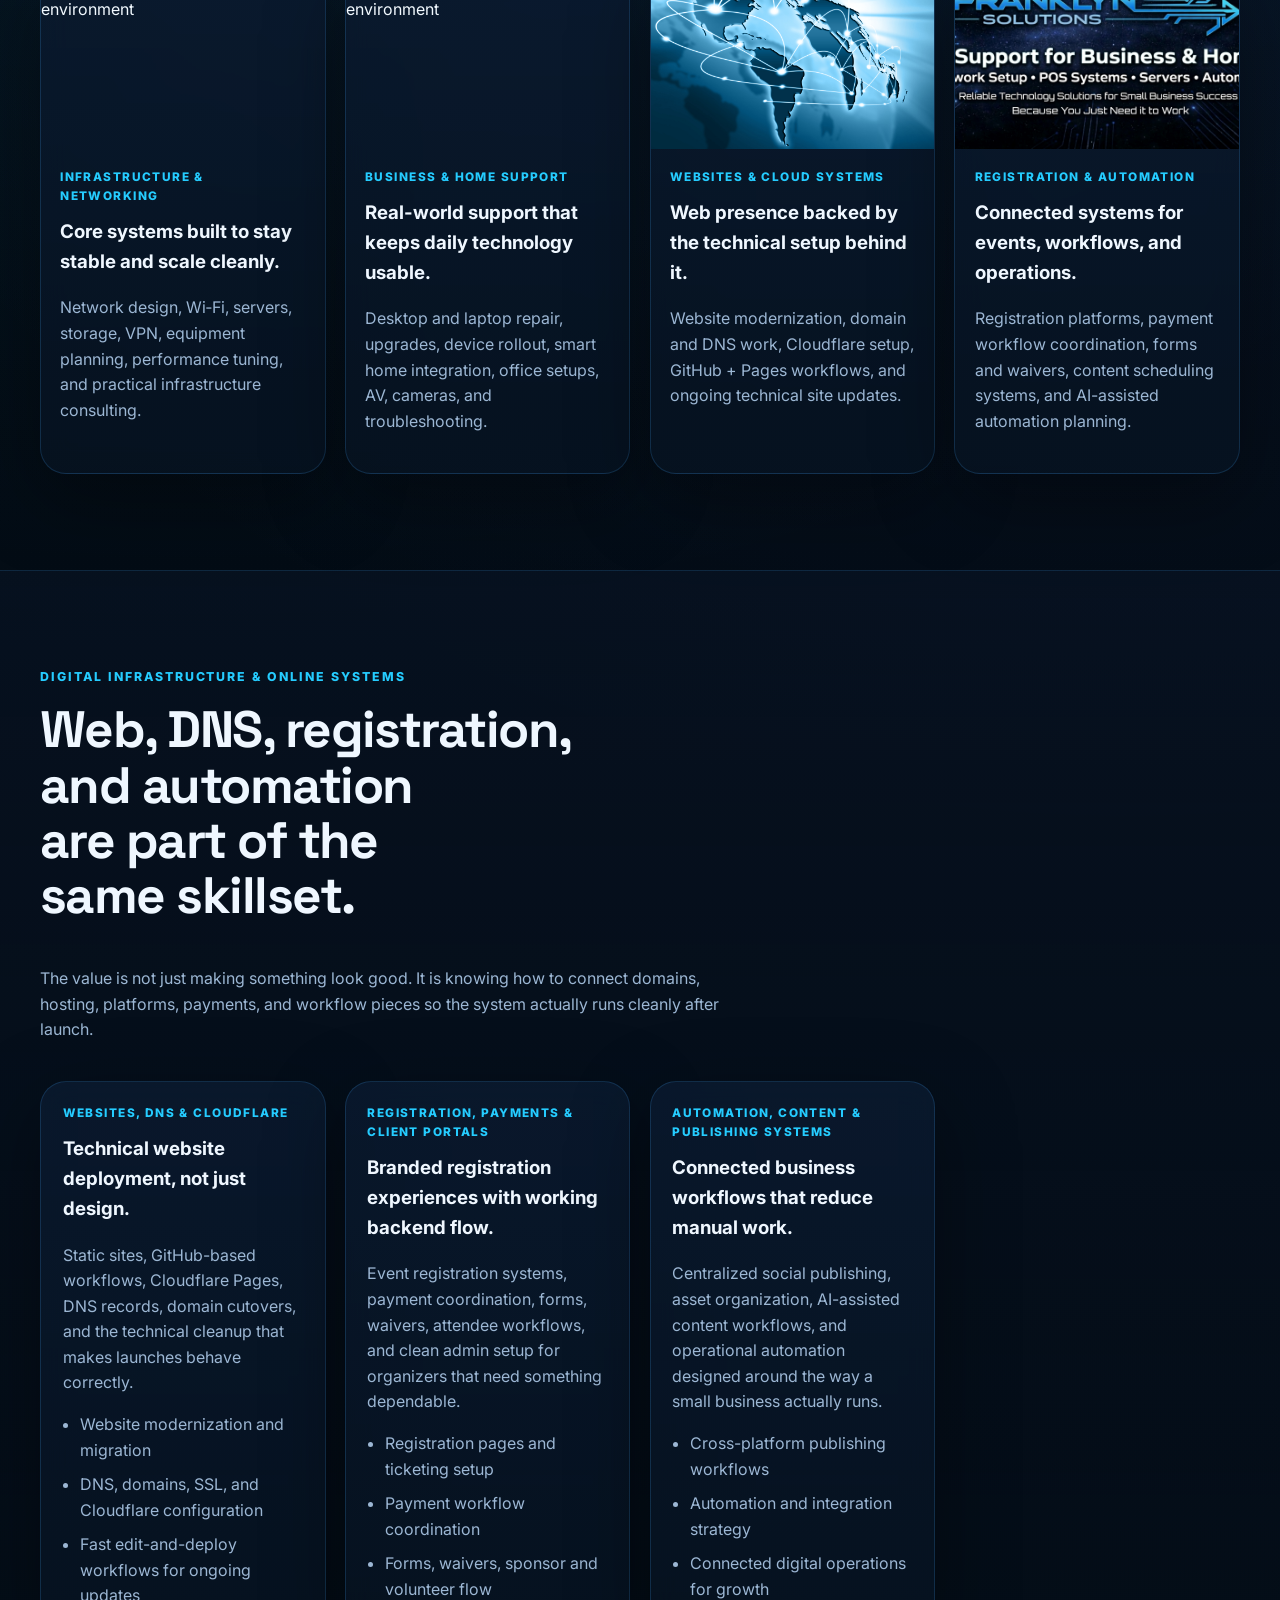
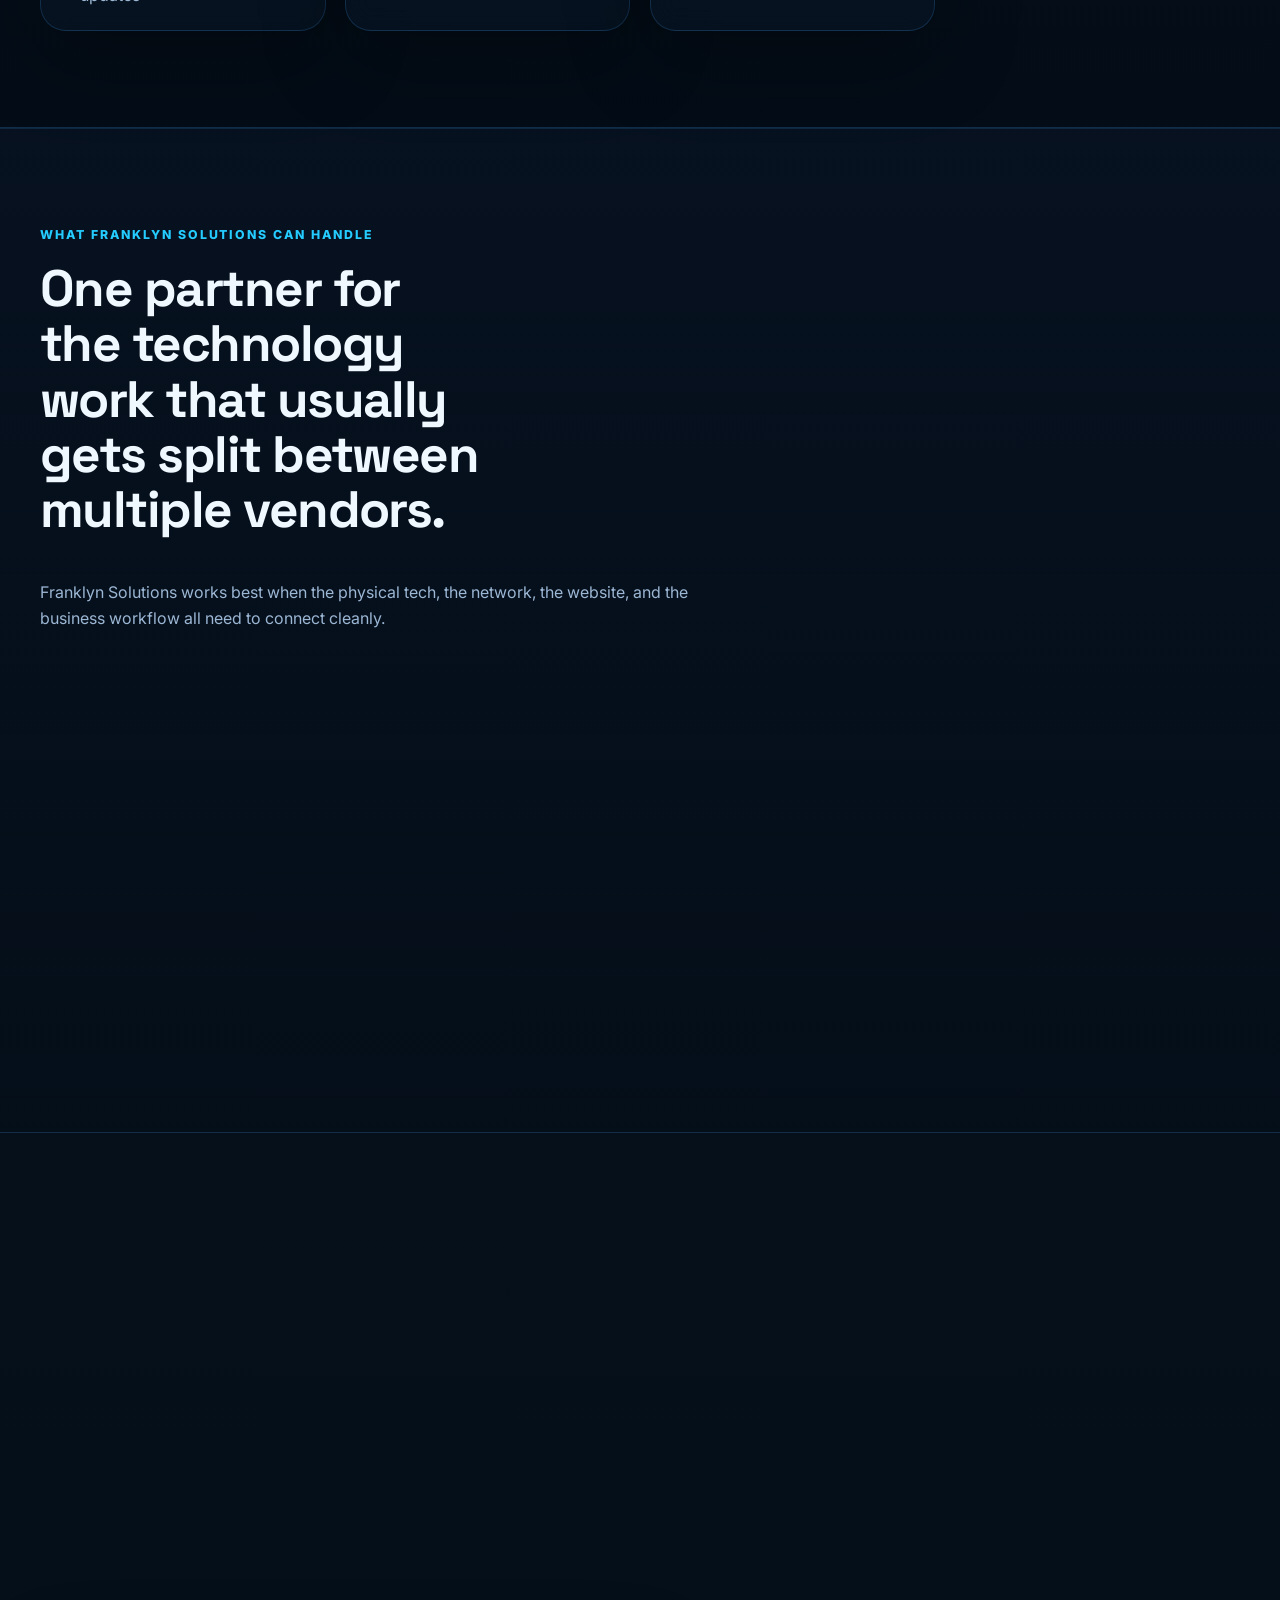
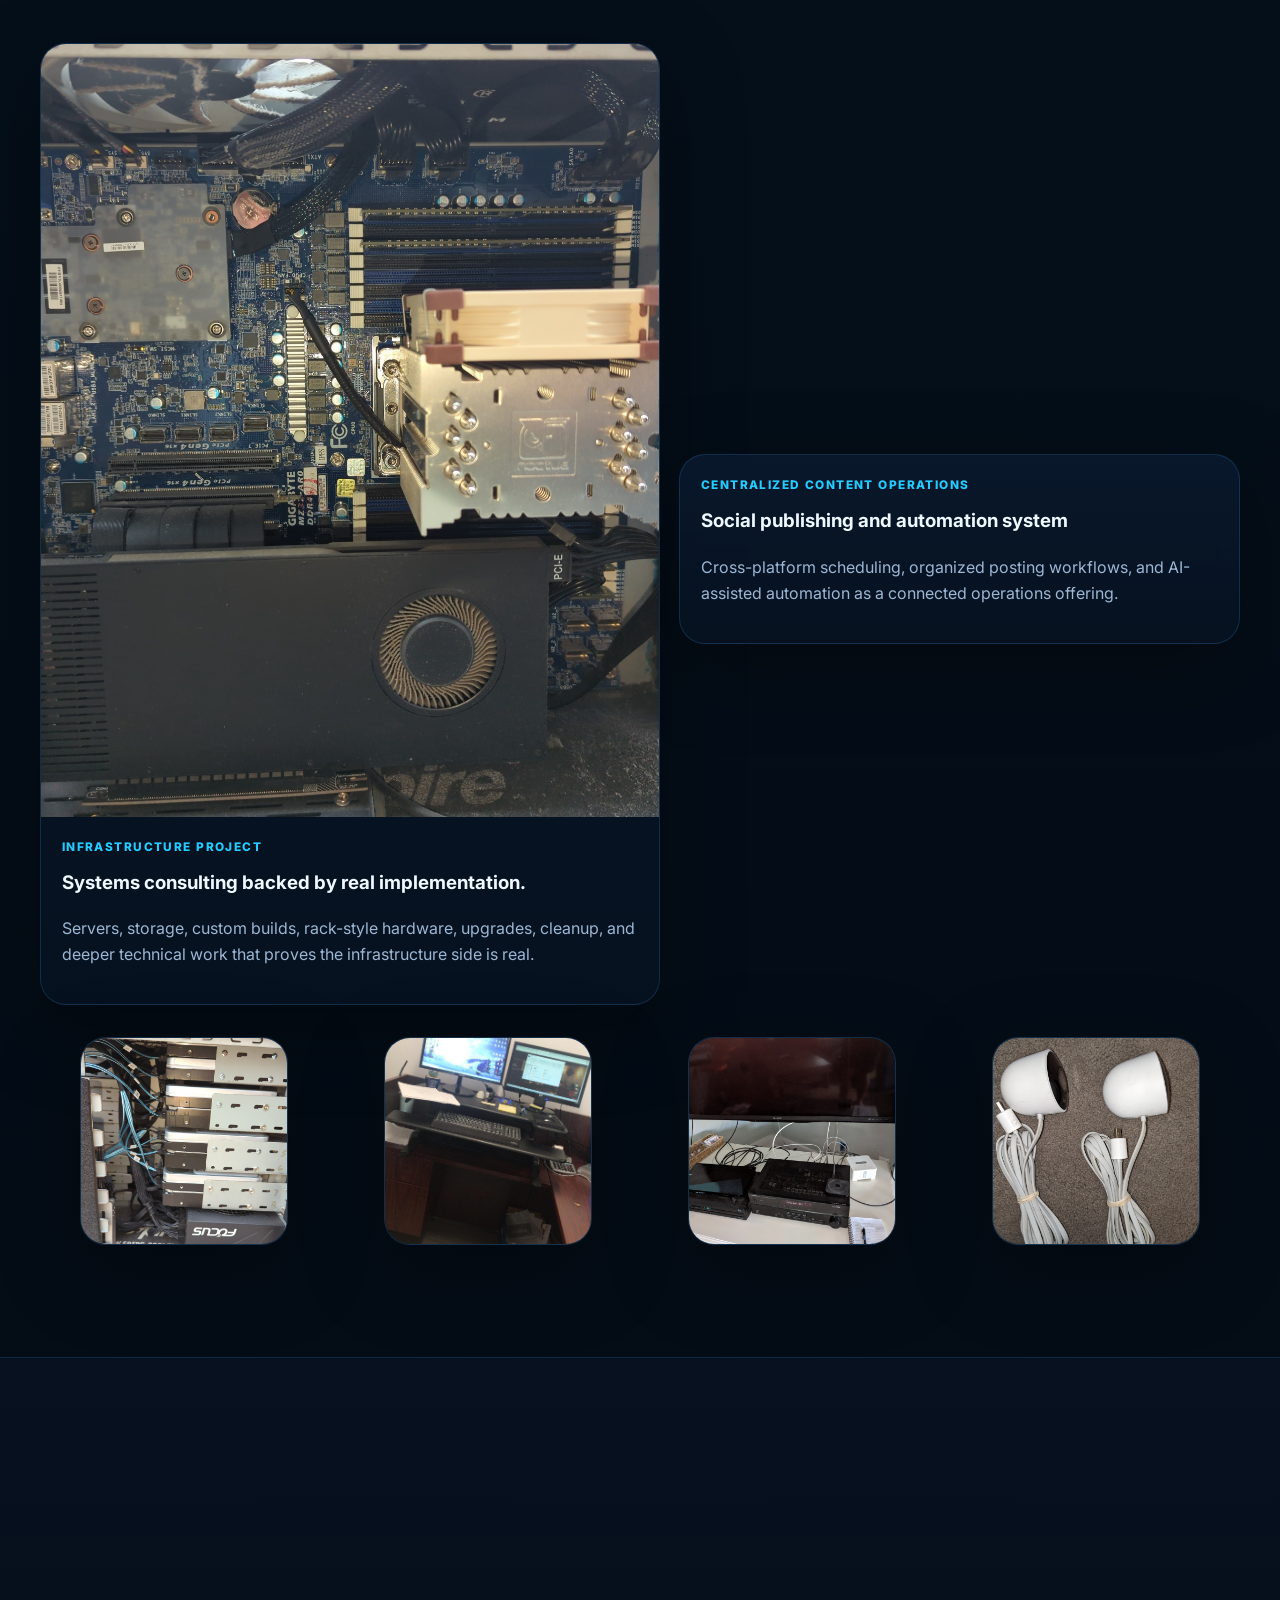
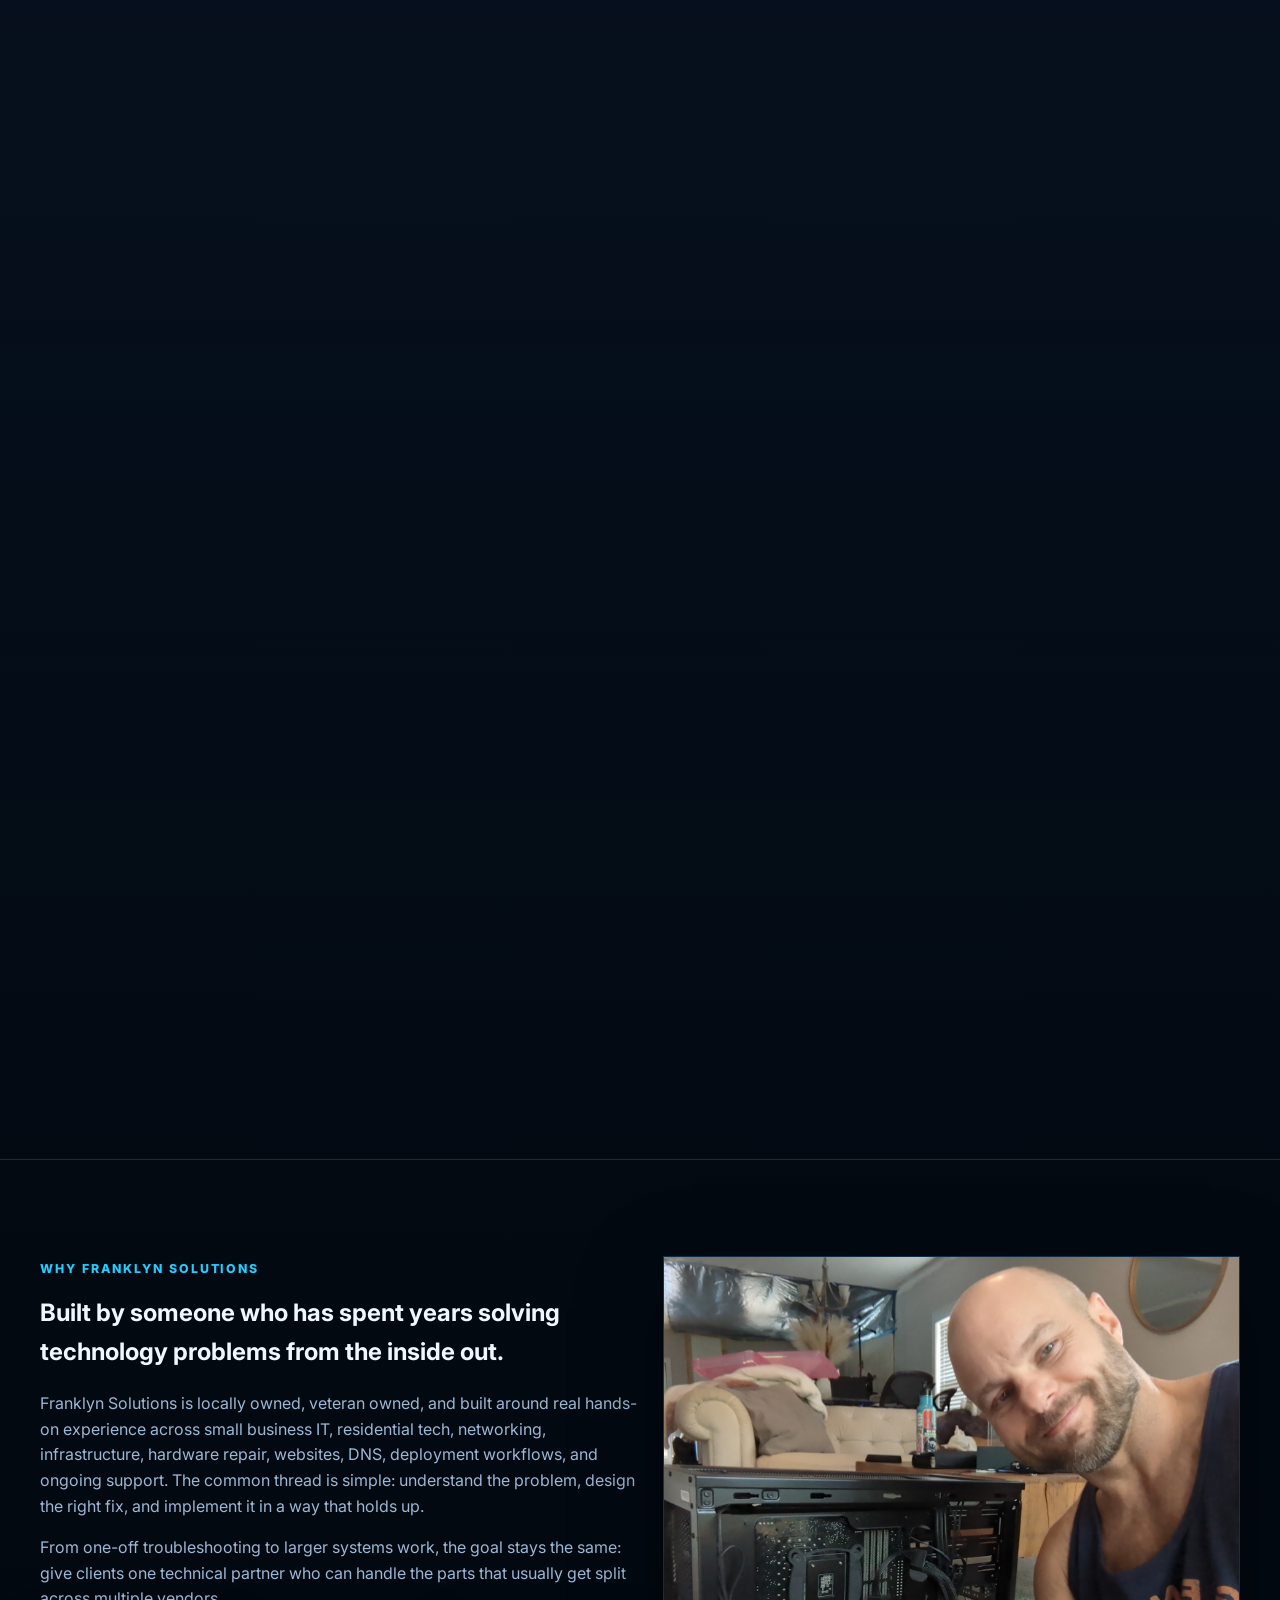
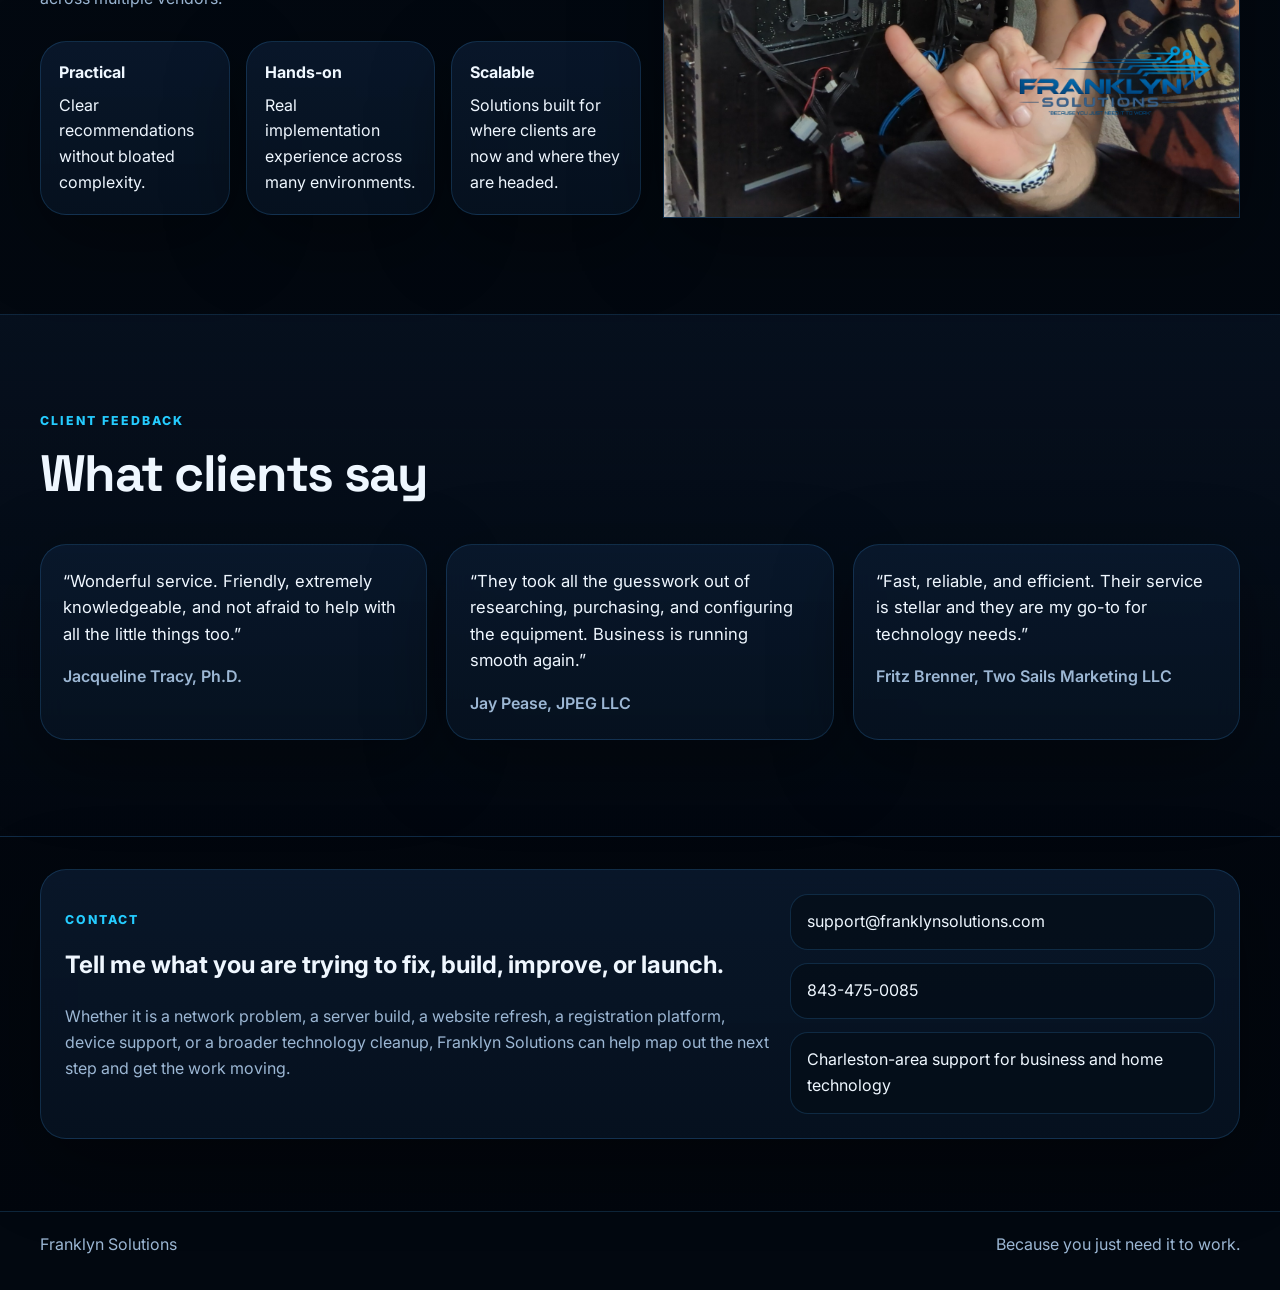
==== commit 1e651581: "Add files via upload" ====
--- a/index.html
+++ b/index.html
@@ -7,7 +7,7 @@
   <title>Franklyn Solutions | IT Infrastructure, Digital Systems, and Automation</title>
   <link rel="preconnect" href="https://fonts.googleapis.com">
   <link rel="preconnect" href="https://fonts.gstatic.com" crossorigin>
-  <link href="https://fonts.googleapis.com/css2?family=Inter:wght@400;500;600;700;800&family=Orbitron:wght@500;700;800&display=swap" rel="stylesheet">
+  <link href="https://fonts.googleapis.com/css2?family=Inter:wght@400;500;600;700;800&family=Space+Grotesk:wght@500;700&display=swap" rel="stylesheet">
   <link rel="icon" type="image/png" href="assets/logo-1024x1024.png" />
   <link rel="stylesheet" href="styles.css" />
 </head>
@@ -30,10 +30,6 @@
 
       <nav id="site-nav" class="site-nav">
         <a href="#services">Services</a>
-        <a href="#systems">Digital Systems</a>
-        <a href="#capabilities">Capabilities</a>
-        <a href="#projects">Projects</a>
-        <a href="#snapshots">Gallery</a>
         <a href="#about">About</a>
         <a href="#contact" class="nav-cta">Contact</a>
       </nav>
@@ -44,13 +40,13 @@
     <section class="hero section">
       <div class="container hero-grid">
         <div class="hero-copy reveal">
-          <p class="eyebrow">IT infrastructure • digital systems • websites • automation</p>
-          <h1>Reliable technology solutions for infrastructure, websites, registration systems, and connected business operations.</h1>
+          <p class="eyebrow">IT infrastructure • networking • websites • automation</p>
+          <h1>Technology support that looks sharp, works right, and scales with the people using it.</h1>
           <p class="hero-text">
-            Franklyn Solutions helps businesses and homeowners deploy, improve, secure, and maintain the technology they depend on every day. From network setup and server builds to DNS, Cloudflare, websites, event registration platforms, automation, troubleshooting, upgrades, and long-term infrastructure planning, the goal stays simple: make your tech actually work the way it should.
+            Franklyn Solutions delivers hands-on technology work across hardware, networking, websites, DNS, Cloudflare, registration systems, automation, upgrades, troubleshooting, and long-term support. The focus is practical: build it correctly, keep it stable, and make it easier to manage over time.
           </p>
           <div class="hero-actions">
-            <a class="btn btn-primary" href="#contact">Start a Project</a>
+            <a class="btn btn-primary" href="#contact">Get in Touch</a>
             <a class="btn btn-secondary" href="#projects">See Real Work</a>
           </div>
           <ul class="hero-points">
@@ -62,17 +58,19 @@
 
         <div class="hero-visual reveal delay-1">
           <div class="hero-panel glass">
-            <img class="hero-banner" src="assets/linkedin-banner.png" alt="Franklyn Solutions branded banner" />
+            <div class="hero-logo-wrap">
+              <img class="hero-logo" src="assets/logo-1024x1024.png" alt="Franklyn Solutions logo" />
+            </div>
             <div class="hero-stack">
               <div class="metric-card">
-                <span>Focus</span>
-                <strong>Stable systems. Clean deployment. Better support.</strong>
+                <span>Built around</span>
+                <strong>Practical solutions for small business, home tech, and connected systems.</strong>
               </div>
               <div class="hero-mini-grid">
-                <div><b>Networks</b><small>wired, Wi‑Fi, VPN, DNS, security</small></div>
-                <div><b>Systems</b><small>servers, storage, upgrades, support</small></div>
-                <div><b>Web & Cloud</b><small>GitHub, Cloudflare Pages, technical deployment</small></div>
-                <div><b>Automation</b><small>registration, workflows, connected tools</small></div>
+                <div><b>Infrastructure</b><small>servers, storage, upgrades, repair</small></div>
+                <div><b>Networking</b><small>wired, Wi‑Fi, VPN, DNS, security</small></div>
+                <div><b>Web & Cloud</b><small>domains, Cloudflare, GitHub, deployment</small></div>
+                <div><b>Platforms</b><small>registration, automation, workflow systems</small></div>
               </div>
             </div>
           </div>
@@ -80,20 +78,15 @@
       </div>
     </section>
 
-    <section class="brand-band">
-      <div class="container">
-        <img src="assets/fb-banner.png" alt="Franklyn Solutions branded graphic" />
-      </div>
-    </section>
 
     <section id="services" class="section">
       <div class="container">
         <div class="section-heading reveal">
           <p class="eyebrow">Core services</p>
-          <h2>Infrastructure, support, websites, and business systems in one offering.</h2>
-          <p>
-            Franklyn Solutions should clearly show that the work goes beyond break/fix support. The site now positions networking,
-            web deployment, registration platforms, and automation as connected parts of a broader small-business technology service.
+          <h2>Core services built around real-world technology work.</h2>
+          <p>
+            Franklyn Solutions supports homes, businesses, and evolving digital operations with a mix of hands-on repair, infrastructure work,
+            clean deployment, and practical long-term support.
           </p>
         </div>
 
@@ -117,7 +110,7 @@
           </article>
 
           <article class="service-card glass reveal delay-2">
-            <img src="assets/linkedin-banner.png" alt="Franklyn Solutions digital infrastructure branding" />
+            <img src="assets/internet-ipv6.jpg" alt="Network connectivity and internet infrastructure" />
             <div class="card-copy">
               <p class="card-kicker">Websites & cloud systems</p>
               <h3>Web presence backed by the technical setup behind it.</h3>
@@ -126,7 +119,7 @@
           </article>
 
           <article class="service-card glass reveal delay-3">
-            <img src="assets/fb-banner.png" alt="Franklyn Solutions brand and systems graphic" />
+            <img src="assets/fb-banner.png" alt="Connected systems and digital operations graphic" />
             <div class="card-copy">
               <p class="card-kicker">Registration & automation</p>
               <h3>Connected systems for events, workflows, and operations.</h3>
@@ -141,10 +134,10 @@
       <div class="container">
         <div class="section-heading reveal">
           <p class="eyebrow">Digital infrastructure & online systems</p>
-          <h2>The web, DNS, registration, and automation work belongs on the site too.</h2>
-          <p>
-            These offerings fit naturally because they extend the same technical skillset: planning, connecting systems correctly,
-            and making the underlying pieces work together instead of treating each platform like an isolated task.
+          <h2>Web, DNS, registration, and automation are part of the same skillset.</h2>
+          <p>
+            The value is not just making something look good. It is knowing how to connect domains, hosting, platforms, payments,
+            and workflow pieces so the system actually runs cleanly after launch.
           </p>
         </div>
 
@@ -324,9 +317,12 @@
       <div class="container about-grid">
         <div class="about-copy reveal">
           <p class="eyebrow">Why Franklyn Solutions</p>
-          <h2>The differentiator is connecting the physical tech, the network, the site, and the workflow.</h2>
-          <p>
-            Franklyn Solutions is positioned around practical expertise: the ability to understand the problem, design the right solution, and then actually implement it well. That includes hardware, networking, websites, DNS, business platforms, automation, and the hands-on support work behind them. The site should make it obvious that these are not disconnected side services. They are part of one broader technology capability.
+          <h2>Built by someone who has spent years solving technology problems from the inside out.</h2>
+          <p>
+            Franklyn Solutions is locally owned, veteran owned, and built around real hands-on experience across small business IT, residential tech, networking, infrastructure, hardware repair, websites, DNS, deployment workflows, and ongoing support. The common thread is simple: understand the problem, design the right fix, and implement it in a way that holds up.
+          </p>
+          <p>
+            From one-off troubleshooting to larger systems work, the goal stays the same: give clients one technical partner who can handle the parts that usually get split across multiple vendors.
           </p>
           <div class="about-points">
             <article class="point glass">
@@ -346,18 +342,18 @@
 
         <div class="about-visual reveal delay-1">
           <div class="about-stack glass">
-            <img src="assets/project-office-desk.jpg" alt="Office workstation setup" />
+            <img src="assets/pj-build-selfie.jpg" alt="PJ working on a custom build" />
             <img src="assets/logo-1024x1024.png" alt="Franklyn Solutions logo" class="logo-float" />
           </div>
         </div>
       </div>
     </section>
 
-    <section id="testimonials" class="section">
+    <section id="testimonials" class="section section-alt">
       <div class="container">
         <div class="section-heading reveal">
           <p class="eyebrow">Client feedback</p>
-          <h2>Results that already exist on the current site, presented more cleanly.</h2>
+          <h2>What clients say</h2>
         </div>
 
         <div class="testimonial-grid">
@@ -381,15 +377,16 @@
       <div class="container contact-panel glass reveal">
         <div>
           <p class="eyebrow">Contact</p>
-          <h2>Ready for continuous updates and future service expansion.</h2>
-          <p>
-            This version keeps the static GitHub + Cloudflare workflow, but now the service structure is ready to sell infrastructure, website deployment, registration systems, and future automation offerings more clearly.
+          <h2>Tell me what you are trying to fix, build, improve, or launch.</h2>
+          <p>
+            Whether it is a network problem, a server build, a website refresh, a registration platform, device support, or a broader technology cleanup,
+            Franklyn Solutions can help map out the next step and get the work moving.
           </p>
         </div>
         <div class="contact-meta">
           <a href="mailto:support@franklynsolutions.com">support@franklynsolutions.com</a>
           <a href="tel:8434750085">843-475-0085</a>
-          <span>Franklyn Solutions LLC</span>
+          <span>Charleston-area support for business and home technology</span>
         </div>
       </div>
     </section>
--- a/styles.css
+++ b/styles.css
@@ -13,7 +13,7 @@
   --shadow: 0 24px 80px rgba(0,0,0,0.35);
   --radius: 26px;
   --max: 1200px;
-  --header-h: 64px;
+  --header-h: 72px;
 }
 
 * { box-sizing: border-box; }
@@ -25,9 +25,9 @@
   margin: 0;
   font-family: 'Inter', system-ui, sans-serif;
   background:
-    radial-gradient(circle at 20% 0%, rgba(37, 204, 255, 0.18), transparent 24%),
-    radial-gradient(circle at 90% 12%, rgba(75, 125, 255, 0.14), transparent 20%),
-    linear-gradient(180deg, var(--bg) 0%, #05101f 50%, #020913 100%);
+    radial-gradient(circle at 15% 0%, rgba(37, 204, 255, 0.16), transparent 24%),
+    radial-gradient(circle at 88% 10%, rgba(75, 125, 255, 0.10), transparent 18%),
+    linear-gradient(180deg, #01060d 0%, #05101b 46%, #02060d 100%);
   color: var(--text);
   line-height: 1.6;
 }
@@ -72,7 +72,7 @@
   align-items: center;
   justify-content: space-between;
   gap: 1rem;
-  padding: 0.45rem 0;
+  padding: 0.65rem 0;
 }
 .brand {
   display: flex;
@@ -105,15 +105,15 @@
 }
 .site-nav {
   display: flex;
-  gap: 0.9rem;
+  gap: 1.1rem;
   align-items: center;
   flex-wrap: wrap;
   justify-content: flex-end;
 }
-.site-nav a { color: var(--muted); font-weight: 600; }
+.site-nav a { color: var(--muted); font-weight: 700; font-size: 0.95rem; }
 .site-nav a:hover { color: var(--text); }
 .nav-cta {
-  padding: 0.65rem 0.95rem;
+  padding: 0.7rem 1rem;
   border-radius: 999px;
   border: 1px solid var(--line-strong);
   color: var(--text) !important;
@@ -145,7 +145,7 @@
 }
 .section-heading h2,
 .hero-copy h1 {
-  font-family: 'Orbitron', 'Inter', sans-serif;
+  font-family: 'Space Grotesk', 'Inter', sans-serif;
 }
 .hero-copy h1 {
   font-size: clamp(2.8rem, 6vw, 5.1rem);
@@ -161,15 +161,19 @@
 }
 p { color: var(--muted); }
 .hero {
-  padding-top: 4rem;
+  padding-top: 4.5rem;
   overflow: hidden;
 }
+.hero-copy {position: relative; z-index: 2;}
+.hero-copy h1, .section-heading h2 {text-wrap: balance;}
+.hero-copy h1 {text-shadow: 0 10px 35px rgba(0,0,0,.28);}
+
 .hero::before {
   content: '';
   position: absolute;
   inset: 0;
-  background: linear-gradient(90deg, rgba(2,8,19,.82), rgba(2,8,19,.42)), url('assets/fb-banner.png') center/cover no-repeat;
-  opacity: .22;
+  background: linear-gradient(90deg, rgba(1,7,13,.88), rgba(1,7,13,.56)), url('assets/business-services.png') center/cover no-repeat;
+  opacity: .17;
   pointer-events: none;
 }
 .hero-grid {
@@ -203,8 +207,10 @@
   box-shadow: 0 0 28px rgba(37, 204, 255, 0.28);
 }
 .btn-secondary {
-  border: 1px solid var(--line-strong);
-  background: rgba(255,255,255,0.03);
+  border: 1px solid rgba(37, 204, 255, 0.45);
+  background: rgba(37, 204, 255, 0.08);
+  color: #9ae5ff;
+  box-shadow: 0 0 22px rgba(37, 204, 255, 0.12);
 }
 .hero-points {
   list-style: none;
@@ -233,10 +239,16 @@
   padding: 1rem;
   border-radius: var(--radius);
 }
-.hero-banner {
-  border-radius: 18px;
-  border: 1px solid var(--line);
-  margin-bottom: 1rem;
+.hero-logo-wrap {
+  min-height: 260px;
+  display: grid;
+  place-items: center;
+  padding: 1.5rem 1rem 0.75rem;
+}
+.hero-logo {
+  width: min(460px, 100%);
+  object-fit: contain;
+  filter: drop-shadow(0 0 38px rgba(37, 204, 255, 0.22));
 }
 .hero-stack {
   display: grid;
@@ -283,12 +295,6 @@
   margin-bottom: .35rem;
 }
 .hero-mini-grid small { color: var(--muted); }
-.brand-band { padding-bottom: 1rem; }
-.brand-band img {
-  border-radius: 26px;
-  border: 1px solid var(--line);
-  box-shadow: var(--shadow);
-}
 .service-grid,
 .testimonial-grid,
 .snapshot-grid {
@@ -391,7 +397,7 @@
   font-size: 1.04rem;
 }
 .quote span { color: var(--muted); font-weight: 600; }
-.contact-section { padding-top: 2rem; }
+.contact-section { padding-top: 2rem; padding-bottom: 4.5rem; }
 .contact-panel {
   padding: 1.5rem;
   display: grid;
@@ -415,6 +421,7 @@
 .footer {
   border-top: 1px solid var(--line);
   padding: 1.25rem 0 2rem;
+  background: rgba(2,10,19,0.55);
 }
 .footer-wrap {
   display: flex;
@@ -478,7 +485,7 @@
 }
 
 @media (max-width: 980px) {
-  :root { --header-h: 60px; }
+  :root { --header-h: 64px; }
   .hero-grid,
   .projects-grid,
   .about-grid,
@@ -502,7 +509,7 @@
 }
 
 @media (max-width: 760px) {
-  :root { --header-h: 56px; }
+  :root { --header-h: 58px; }
   .menu-toggle { display: block; flex: 0 0 auto; }
   .site-nav {
     position: absolute;
@@ -532,7 +539,7 @@
 }
 
 @media (max-width: 520px) {
-  :root { --header-h: 54px; }
+  :root { --header-h: 56px; }
   .container { width: min(calc(100% - 1.25rem), var(--max)); }
   .nav-wrap { padding: 0.35rem 0; }
   .brand { gap: 0.65rem; }
@@ -541,3 +548,6 @@
   .btn { width: 100%; }
   .hero-actions { flex-direction: column; }
 }
+
+.section-heading p {max-width: 70ch;}
+.service-card img {filter: saturate(0.95) contrast(1.02);}
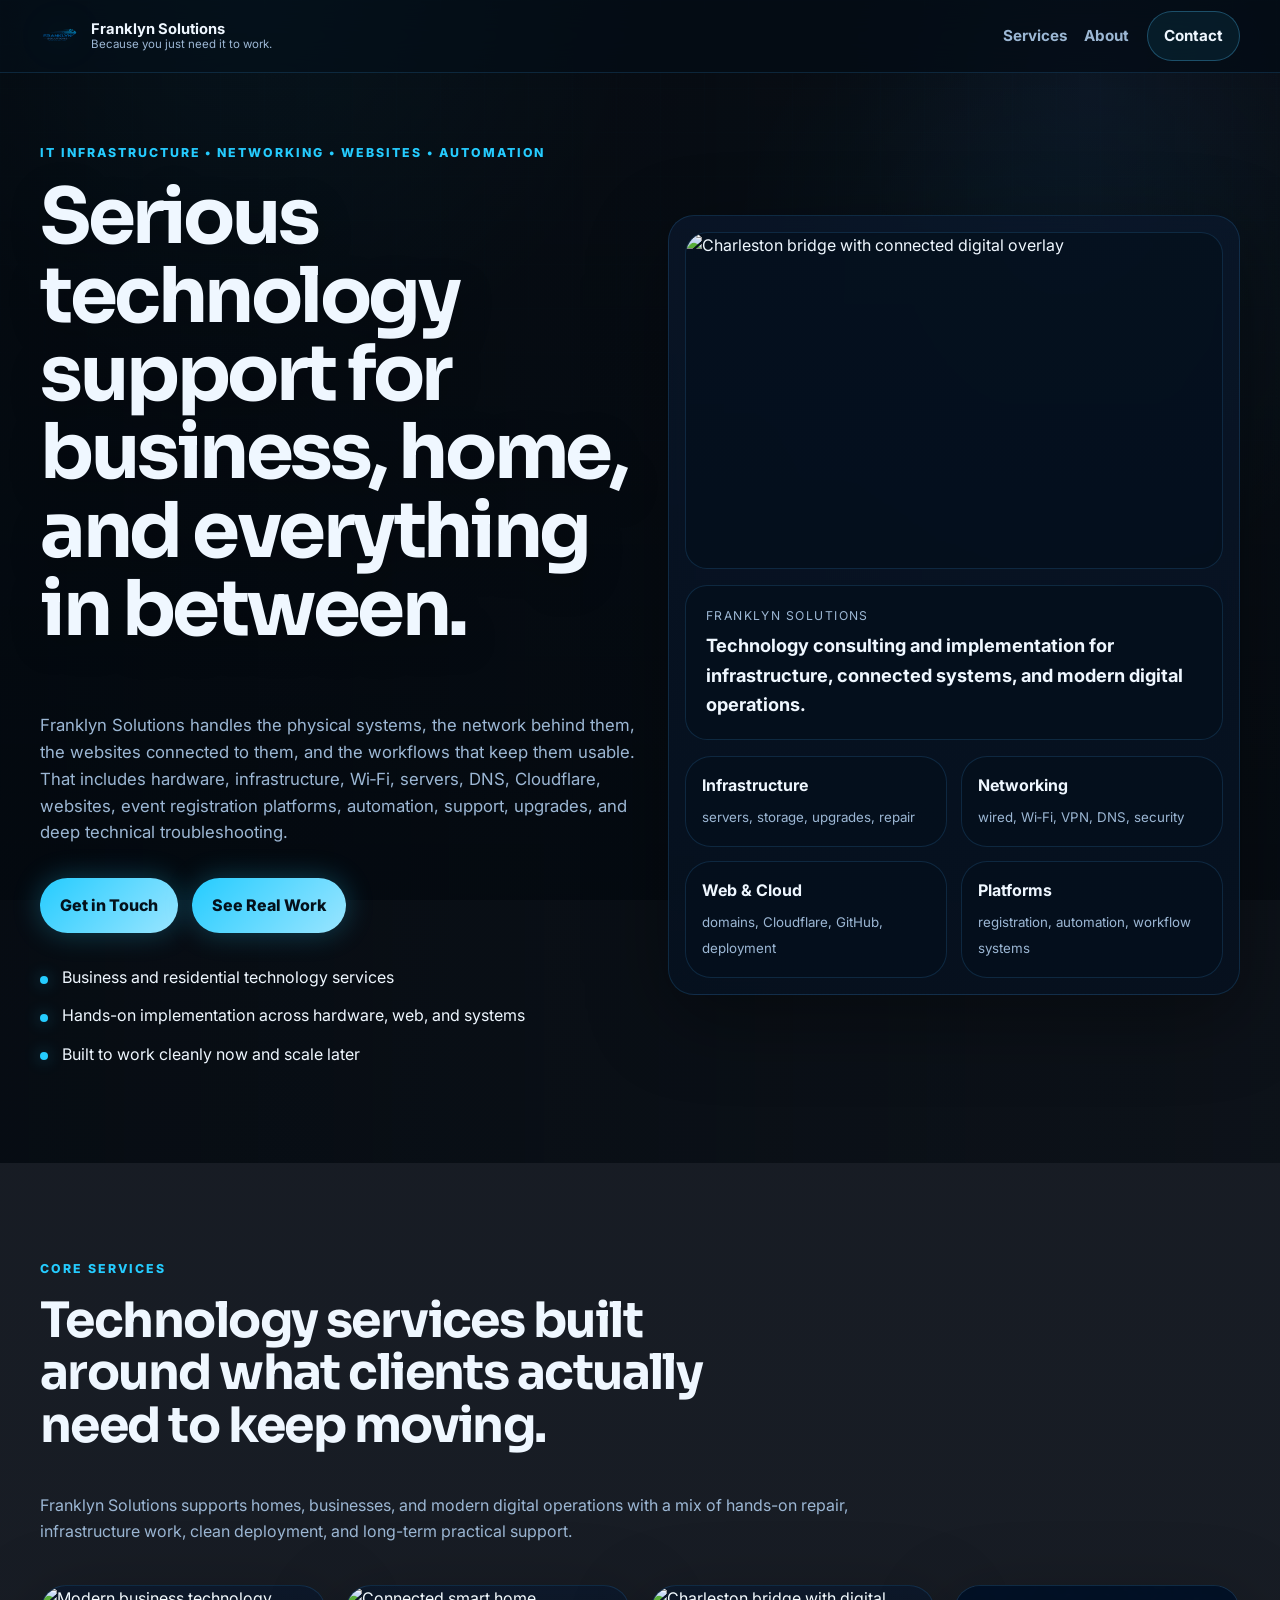
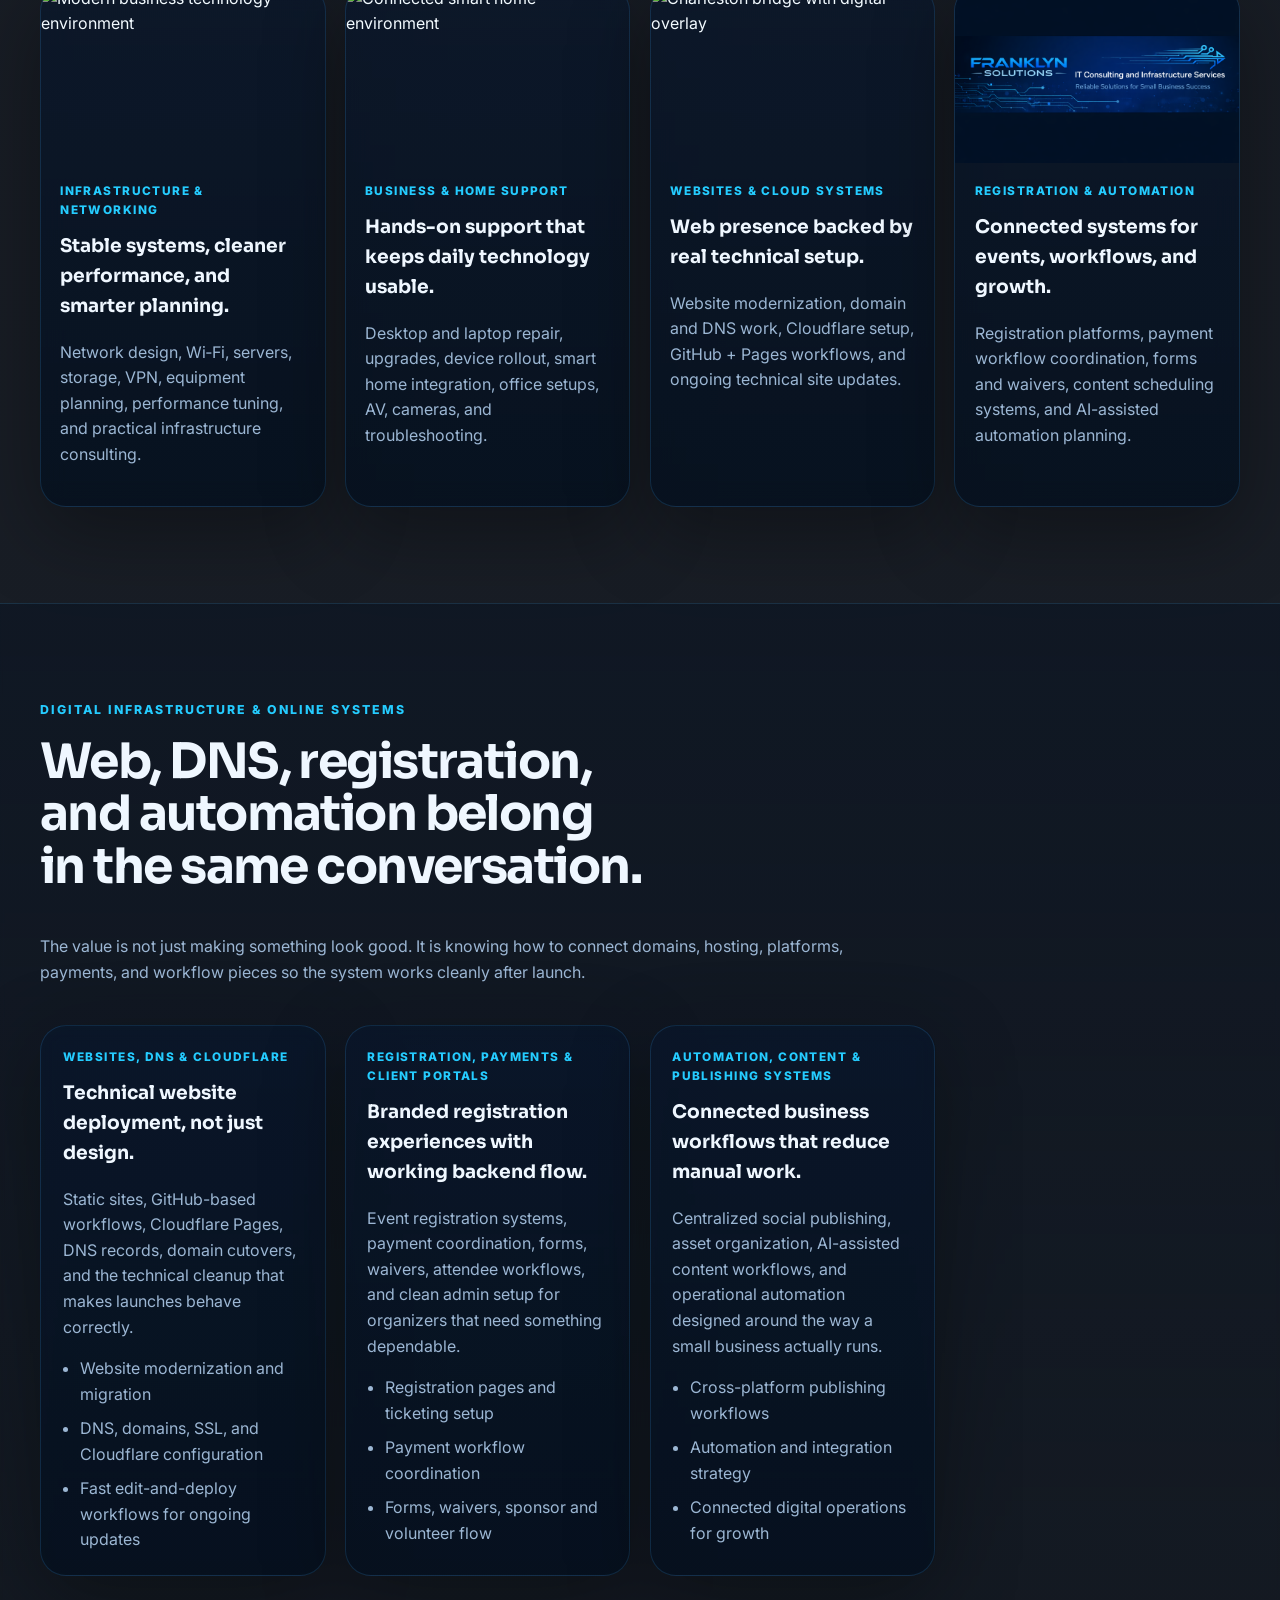
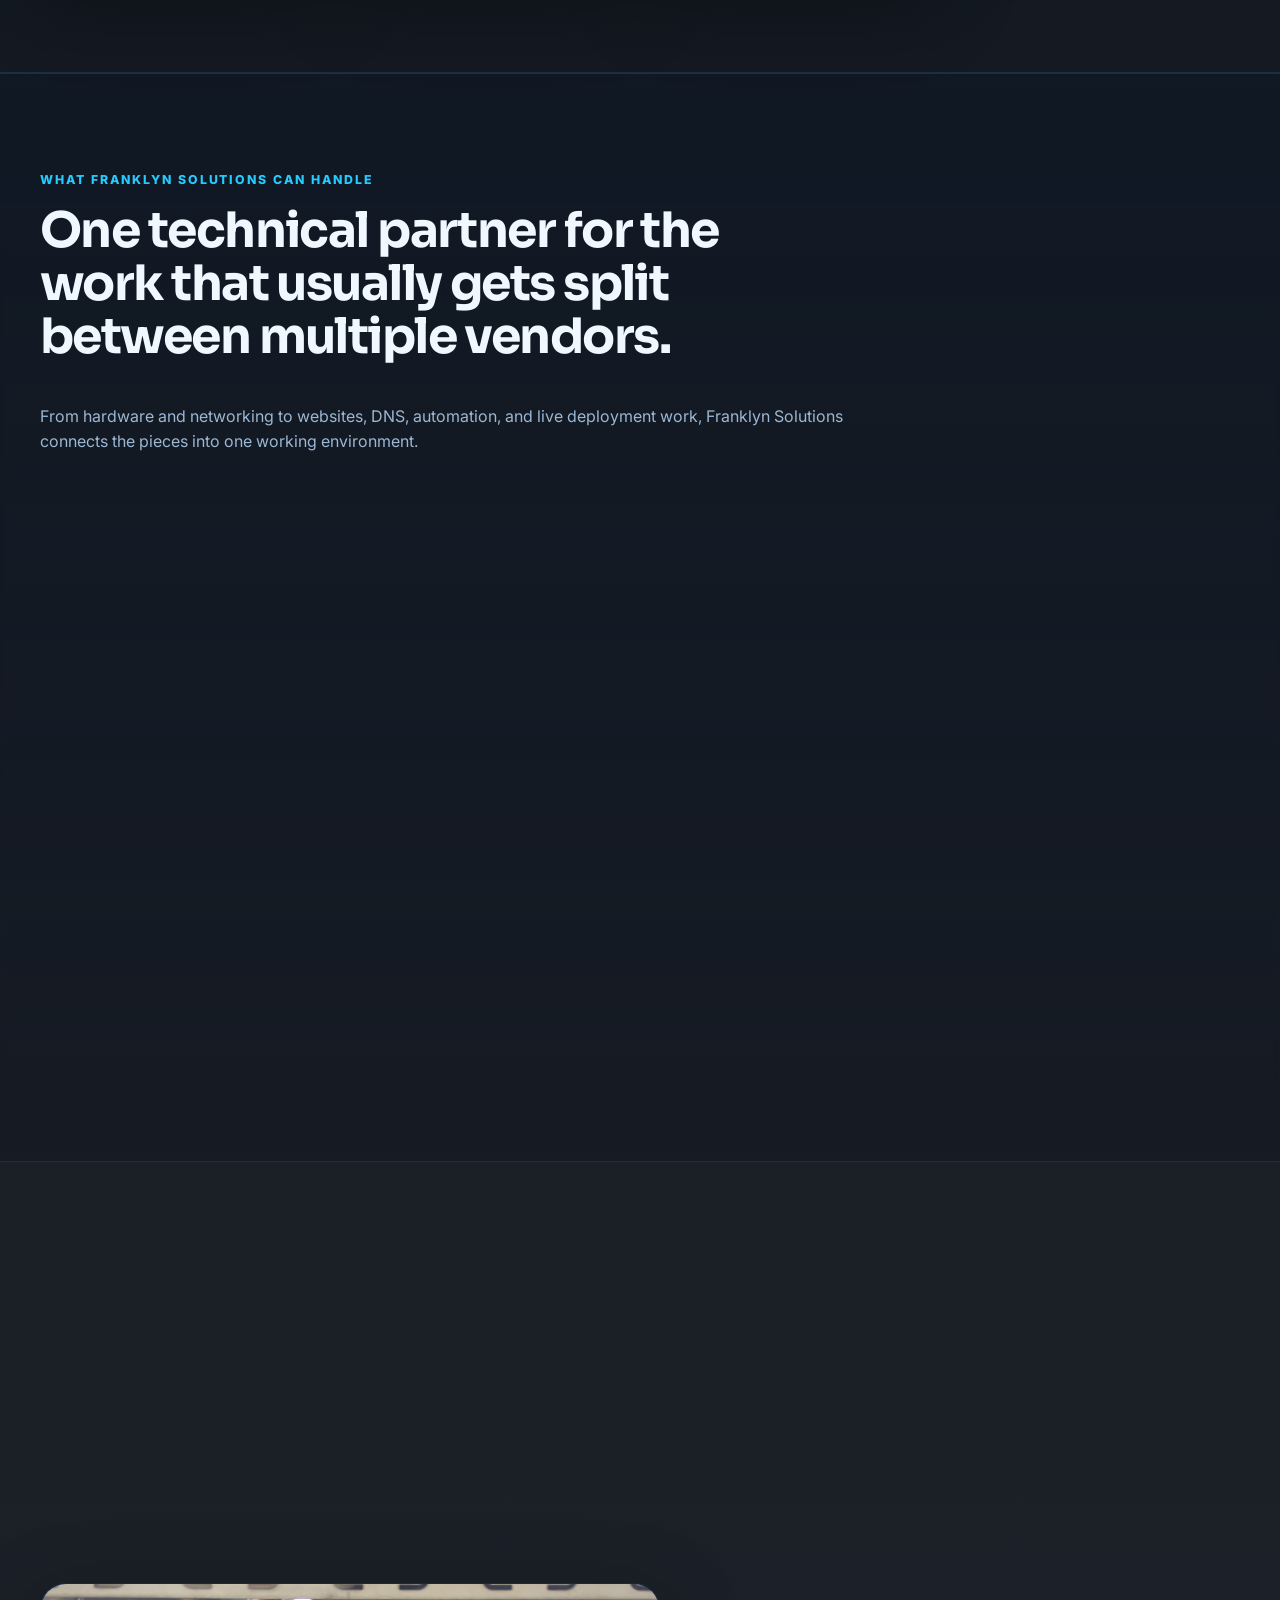
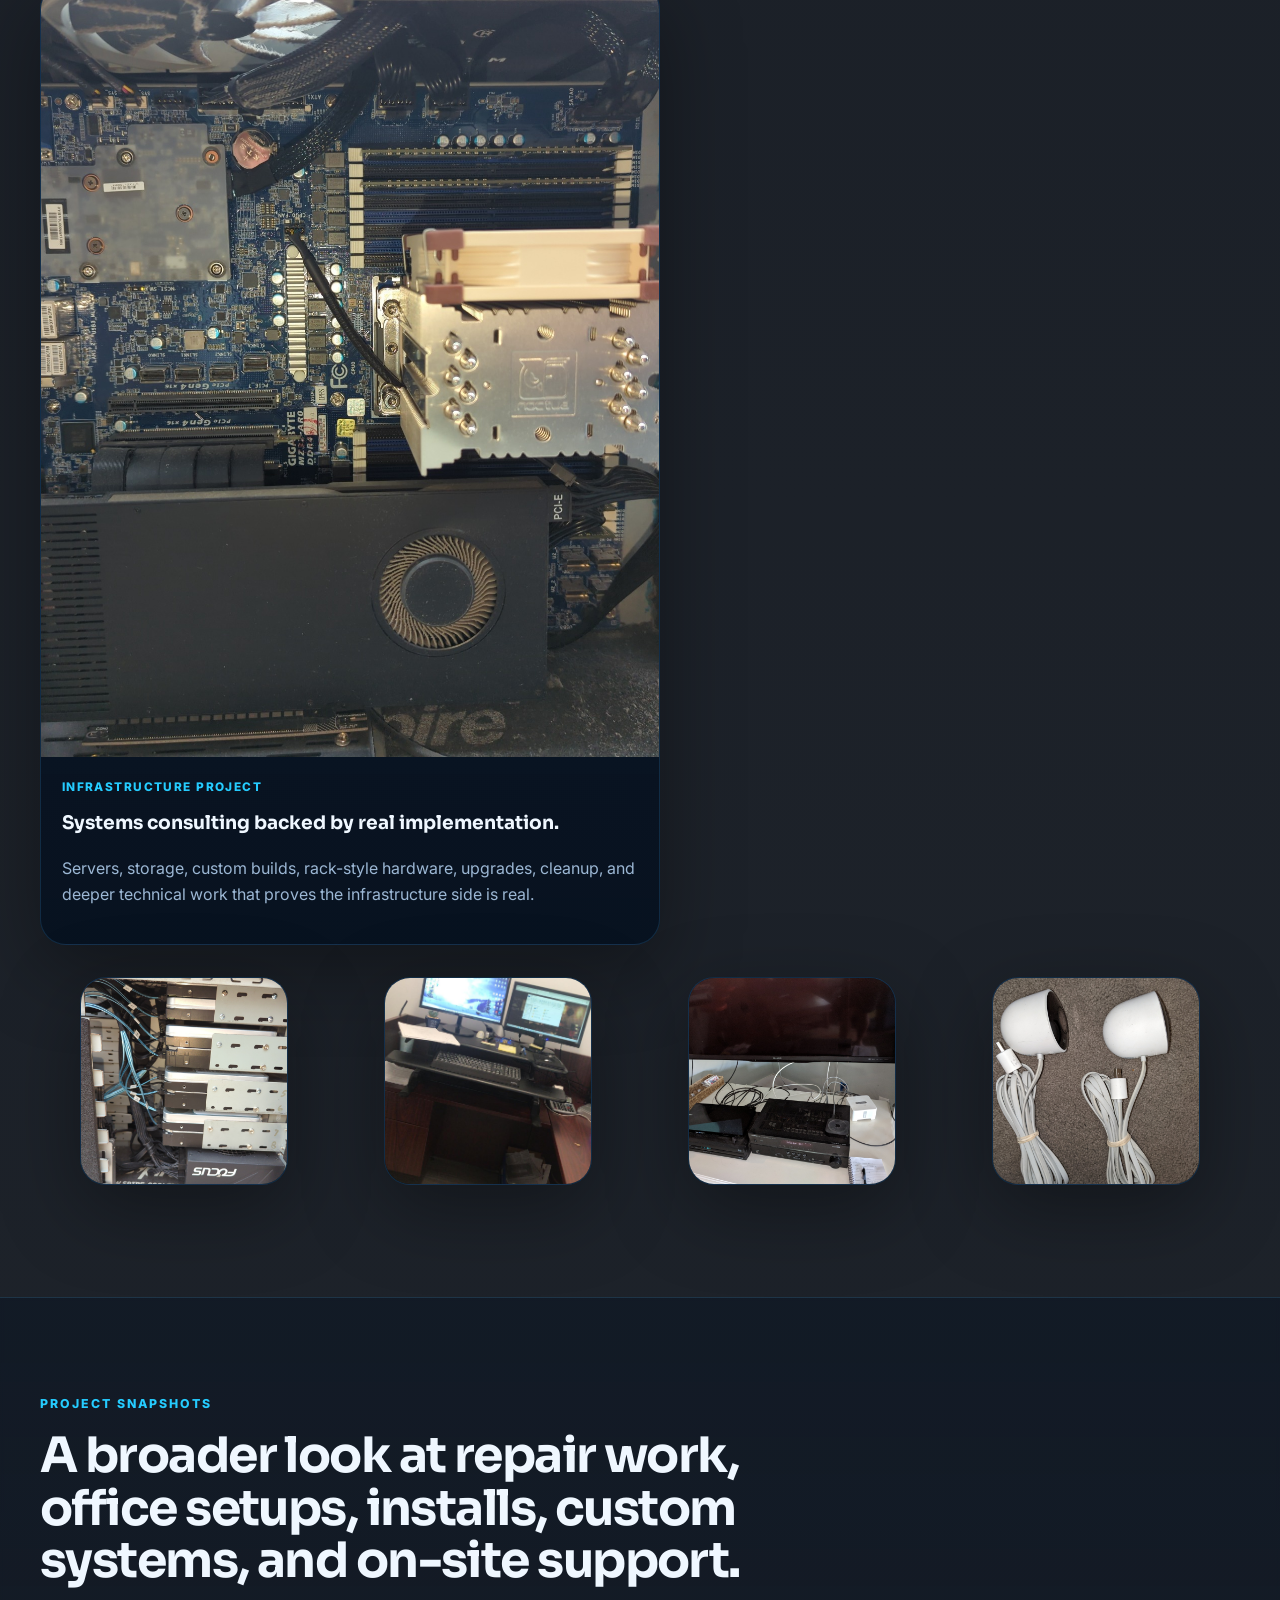
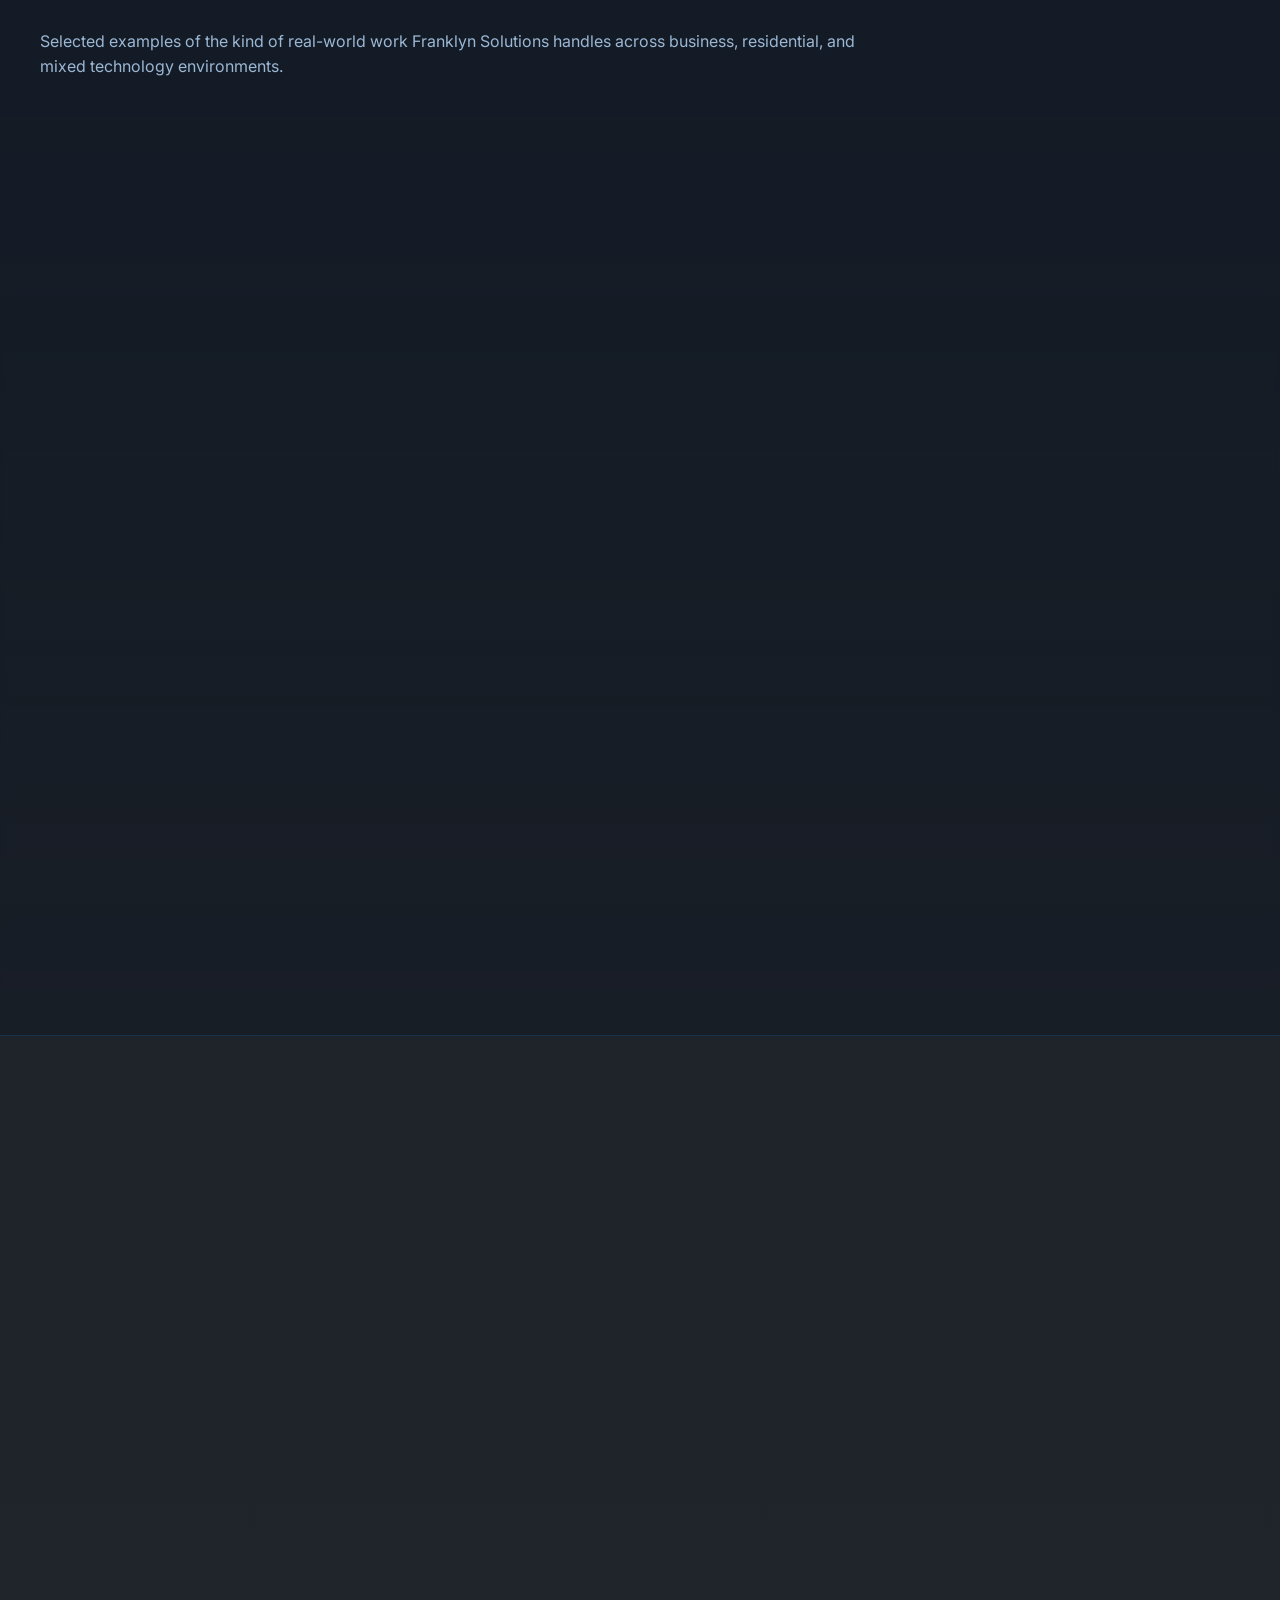
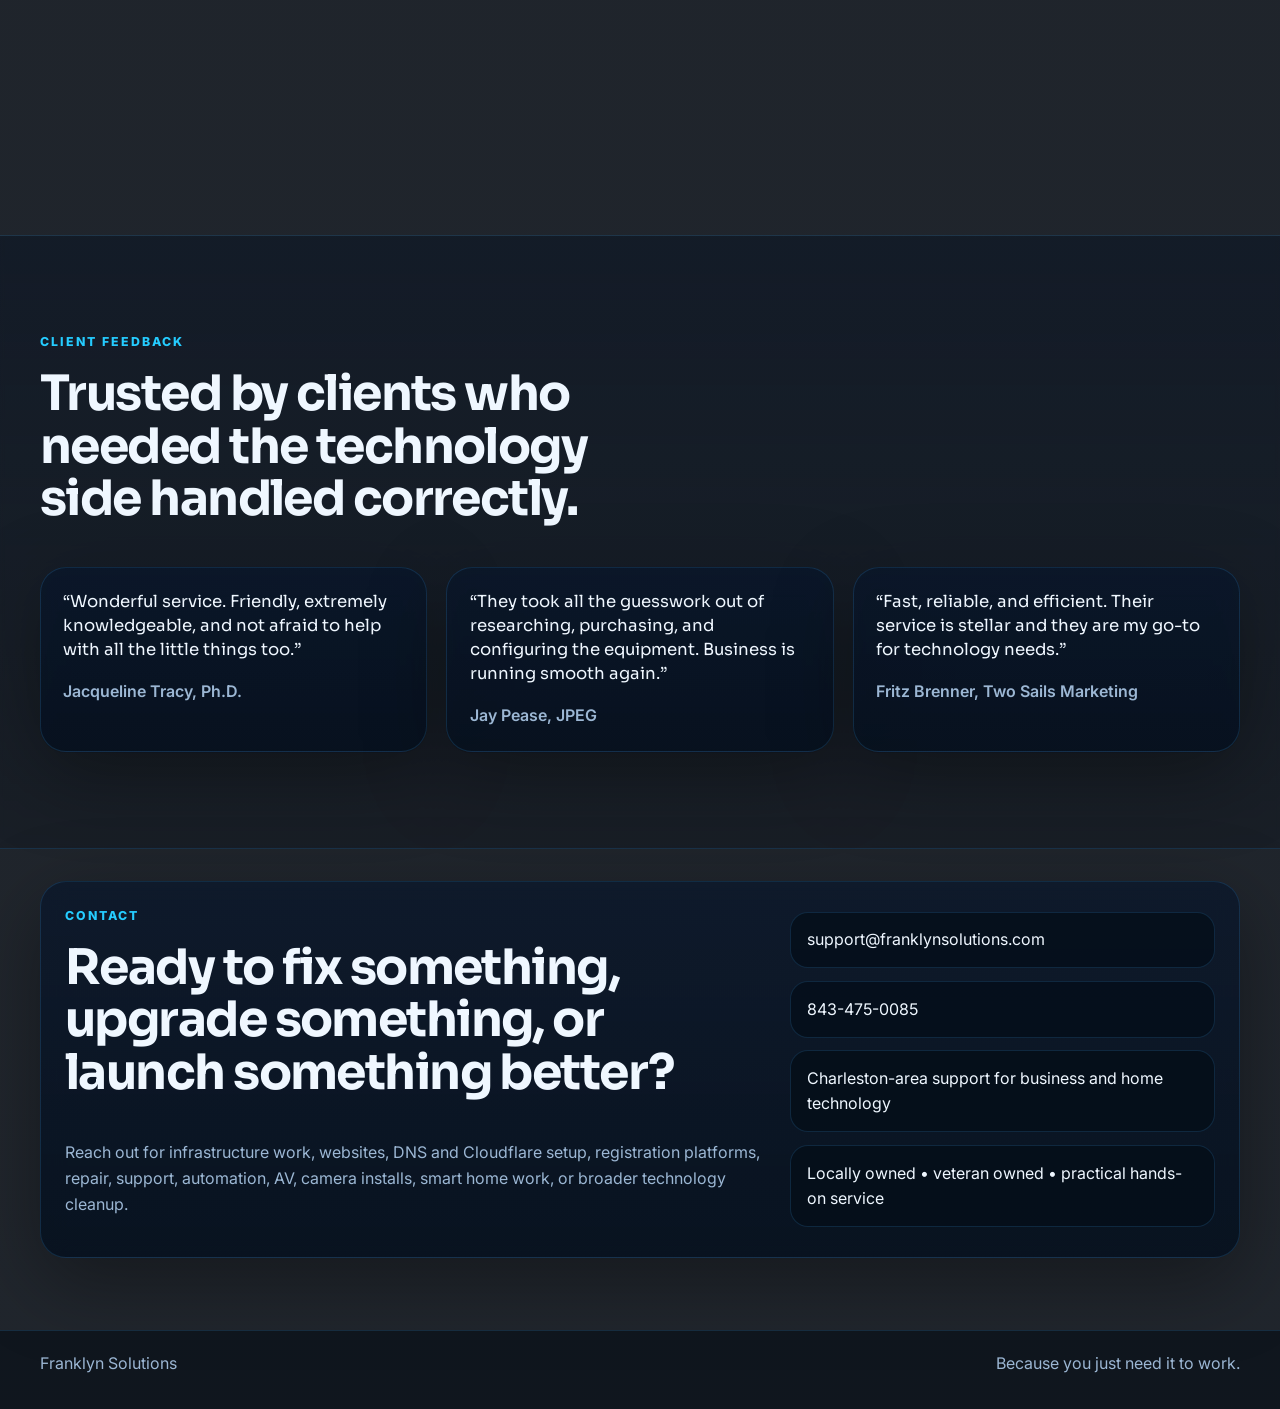
==== commit 4f76b4ce: "Add files via upload" ====
--- a/index.html
+++ b/index.html
@@ -4,14 +4,17 @@
   <meta charset="UTF-8" />
   <meta name="viewport" content="width=device-width, initial-scale=1.0" />
   <meta name="description" content="Franklyn Solutions delivers IT infrastructure, networking, websites, DNS and Cloudflare configuration, registration systems, automation, support, and modern technology solutions for homes and businesses." />
-  <title>Franklyn Solutions | IT Infrastructure, Digital Systems, and Automation</title>
+  <title>Franklyn Solutions | IT Infrastructure, Networking, Websites, and Automation</title>
   <link rel="preconnect" href="https://fonts.googleapis.com">
   <link rel="preconnect" href="https://fonts.gstatic.com" crossorigin>
-  <link href="https://fonts.googleapis.com/css2?family=Inter:wght@400;500;600;700;800&family=Space+Grotesk:wght@500;700&display=swap" rel="stylesheet">
-  <link rel="icon" type="image/png" href="assets/logo-1024x1024.png" />
+  <link href="https://fonts.googleapis.com/css2?family=Inter:wght@400;500;600;700;800&family=Sora:wght@600;700;800&display=swap" rel="stylesheet">
+  <link rel="icon" type="image/svg+xml" href="assets/favicon.svg" />
+  <link rel="icon" media="(prefers-color-scheme: dark)" type="image/png" href="assets/favicon-white.png" />
+  <link rel="icon" media="(prefers-color-scheme: light)" type="image/png" href="assets/favicon-black.png" />
   <link rel="stylesheet" href="styles.css" />
 </head>
 <body>
+  <div class="site-overlay"></div>
   <div class="bg-grid"></div>
 
   <header class="topbar">
@@ -41,30 +44,30 @@
       <div class="container hero-grid">
         <div class="hero-copy reveal">
           <p class="eyebrow">IT infrastructure • networking • websites • automation</p>
-          <h1>Technology support that looks sharp, works right, and scales with the people using it.</h1>
+          <h1>Serious technology support for business, home, and everything in between.</h1>
           <p class="hero-text">
-            Franklyn Solutions delivers hands-on technology work across hardware, networking, websites, DNS, Cloudflare, registration systems, automation, upgrades, troubleshooting, and long-term support. The focus is practical: build it correctly, keep it stable, and make it easier to manage over time.
+            Franklyn Solutions handles the physical systems, the network behind them, the websites connected to them, and the workflows that keep them usable. That includes hardware, infrastructure, Wi‑Fi, servers, DNS, Cloudflare, websites, event registration platforms, automation, support, upgrades, and deep technical troubleshooting.
           </p>
           <div class="hero-actions">
             <a class="btn btn-primary" href="#contact">Get in Touch</a>
-            <a class="btn btn-secondary" href="#projects">See Real Work</a>
+            <a class="btn btn-primary" href="#projects">See Real Work</a>
           </div>
           <ul class="hero-points">
             <li>Business and residential technology services</li>
             <li>Hands-on implementation across hardware, web, and systems</li>
-            <li>Modern infrastructure without bloated overhead</li>
+            <li>Built to work cleanly now and scale later</li>
           </ul>
         </div>
 
         <div class="hero-visual reveal delay-1">
           <div class="hero-panel glass">
-            <div class="hero-logo-wrap">
-              <img class="hero-logo" src="assets/logo-1024x1024.png" alt="Franklyn Solutions logo" />
+            <div class="hero-image-frame">
+              <img src="assets/hero-pic-wide.png" alt="Charleston bridge with connected digital overlay" />
             </div>
             <div class="hero-stack">
               <div class="metric-card">
-                <span>Built around</span>
-                <strong>Practical solutions for small business, home tech, and connected systems.</strong>
+                <span>Franklyn Solutions</span>
+                <strong>Technology consulting and implementation for infrastructure, connected systems, and modern digital operations.</strong>
               </div>
               <div class="hero-mini-grid">
                 <div><b>Infrastructure</b><small>servers, storage, upgrades, repair</small></div>
@@ -78,15 +81,14 @@
       </div>
     </section>
 
-
     <section id="services" class="section">
       <div class="container">
         <div class="section-heading reveal">
           <p class="eyebrow">Core services</p>
-          <h2>Core services built around real-world technology work.</h2>
-          <p>
-            Franklyn Solutions supports homes, businesses, and evolving digital operations with a mix of hands-on repair, infrastructure work,
-            clean deployment, and practical long-term support.
+          <h2>Technology services built around what clients actually need to keep moving.</h2>
+          <p>
+            Franklyn Solutions supports homes, businesses, and modern digital operations with a mix of hands-on repair, infrastructure work,
+            clean deployment, and long-term practical support.
           </p>
         </div>
 
@@ -95,7 +97,7 @@
             <img src="assets/business-services.png" alt="Modern business technology environment" />
             <div class="card-copy">
               <p class="card-kicker">Infrastructure & networking</p>
-              <h3>Core systems built to stay stable and scale cleanly.</h3>
+              <h3>Stable systems, cleaner performance, and smarter planning.</h3>
               <p>Network design, Wi‑Fi, servers, storage, VPN, equipment planning, performance tuning, and practical infrastructure consulting.</p>
             </div>
           </article>
@@ -104,25 +106,25 @@
             <img src="assets/home-services.png" alt="Connected smart home environment" />
             <div class="card-copy">
               <p class="card-kicker">Business & home support</p>
-              <h3>Real-world support that keeps daily technology usable.</h3>
+              <h3>Hands-on support that keeps daily technology usable.</h3>
               <p>Desktop and laptop repair, upgrades, device rollout, smart home integration, office setups, AV, cameras, and troubleshooting.</p>
             </div>
           </article>
 
           <article class="service-card glass reveal delay-2">
-            <img src="assets/internet-ipv6.jpg" alt="Network connectivity and internet infrastructure" />
+            <img src="assets/hero-pic-wide.png" alt="Charleston bridge with digital overlay" />
             <div class="card-copy">
               <p class="card-kicker">Websites & cloud systems</p>
-              <h3>Web presence backed by the technical setup behind it.</h3>
+              <h3>Web presence backed by real technical setup.</h3>
               <p>Website modernization, domain and DNS work, Cloudflare setup, GitHub + Pages workflows, and ongoing technical site updates.</p>
             </div>
           </article>
 
           <article class="service-card glass reveal delay-3">
-            <img src="assets/fb-banner.png" alt="Connected systems and digital operations graphic" />
+            <img src="assets/linkedin-banner.png" alt="Connected systems and digital operations graphic" />
             <div class="card-copy">
               <p class="card-kicker">Registration & automation</p>
-              <h3>Connected systems for events, workflows, and operations.</h3>
+              <h3>Connected systems for events, workflows, and growth.</h3>
               <p>Registration platforms, payment workflow coordination, forms and waivers, content scheduling systems, and AI-assisted automation planning.</p>
             </div>
           </article>
@@ -134,10 +136,10 @@
       <div class="container">
         <div class="section-heading reveal">
           <p class="eyebrow">Digital infrastructure & online systems</p>
-          <h2>Web, DNS, registration, and automation are part of the same skillset.</h2>
+          <h2>Web, DNS, registration, and automation belong in the same conversation.</h2>
           <p>
             The value is not just making something look good. It is knowing how to connect domains, hosting, platforms, payments,
-            and workflow pieces so the system actually runs cleanly after launch.
+            and workflow pieces so the system works cleanly after launch.
           </p>
         </div>
 
@@ -178,12 +180,12 @@
       </div>
     </section>
 
-<section class="section section-alt" id="capabilities">
+    <section class="section section-alt" id="capabilities">
       <div class="container">
         <div class="section-heading reveal">
           <p class="eyebrow">What Franklyn Solutions can handle</p>
-          <h2>One partner for the technology work that usually gets split between multiple vendors.</h2>
-          <p>Franklyn Solutions works best when the physical tech, the network, the website, and the business workflow all need to connect cleanly.</p>
+          <h2>One technical partner for the work that usually gets split between multiple vendors.</h2>
+          <p>From hardware and networking to websites, DNS, automation, and live deployment work, Franklyn Solutions connects the pieces into one working environment.</p>
         </div>
 
         <div class="pillars-grid pillars-grid-4">
@@ -231,10 +233,10 @@
       <div class="container">
         <div class="section-heading reveal">
           <p class="eyebrow">Featured work</p>
-          <h2>Physical infrastructure, digital deployment, and platform work all in the same portfolio.</h2>
-          <p>
-            The strongest version of the site shows range: high-performance systems, support work, web deployment,
-            registration platforms, and the connected workflows that keep business operations moving.
+          <h2>Real infrastructure work, real repairs, real installs, and real systems thinking.</h2>
+          <p>
+            Franklyn Solutions is not a stock-photo version of IT. The work includes servers, storage, custom builds, office support,
+            laptop repair, cameras, AV, web deployment, registration platforms, and connected business workflows.
           </p>
         </div>
 
@@ -252,7 +254,7 @@
             <article class="project-brief glass reveal delay-1">
               <p class="card-kicker">Website deployment</p>
               <h3>GitHub + Cloudflare Pages workflow</h3>
-              <p>Fast static-site publishing with editable source files, DNS control, cleaner launches, and easy iteration for future updates.</p>
+              <p>Fast static-site publishing with editable source files, DNS control, cleaner launches, and easier iteration for future updates.</p>
             </article>
             <article class="project-brief glass reveal delay-2">
               <p class="card-kicker">Registration platform</p>
@@ -280,8 +282,8 @@
       <div class="container">
         <div class="section-heading reveal">
           <p class="eyebrow">Project snapshots</p>
-          <h2>A broader look at repair work, office setups, installs, and custom builds.</h2>
-          <p>These cards give the site more depth without making it feel cluttered, and they can be rotated or expanded easily in later revisions.</p>
+          <h2>A broader look at repair work, office setups, installs, custom systems, and on-site support.</h2>
+          <p>Selected examples of the kind of real-world work Franklyn Solutions handles across business, residential, and mixed technology environments.</p>
         </div>
 
         <div class="snapshot-grid">
@@ -299,15 +301,15 @@
           </article>
           <article class="snapshot-card glass reveal">
             <img src="assets/project-rack.jpg" alt="Compact network and server setup" />
-            <div class="snapshot-copy"><h3>Servers & storage</h3><p>Networked devices, rack-style setups, and scalable hardware planning.</p></div>
+            <div class="snapshot-copy"><h3>Servers & storage</h3><p>Networked devices, storage systems, and scalable hardware planning.</p></div>
           </article>
           <article class="snapshot-card glass reveal delay-1">
             <img src="assets/project-sff-finished.jpg" alt="Finished compact performance system build" />
-            <div class="snapshot-copy"><h3>Clean finished systems</h3><p>Finished deployments that still fit the more polished visual tone of the site.</p></div>
+            <div class="snapshot-copy"><h3>Clean finished systems</h3><p>Completed deployments that still fit a polished modern setup.</p></div>
           </article>
           <article class="snapshot-card glass reveal delay-2">
-            <img src="assets/project-device-wiring.jpg" alt="Detailed device wiring and low-voltage work" />
-            <div class="snapshot-copy"><h3>Install detail</h3><p>Structured cable work, hardware integration, and the behind-the-scenes setup.</p></div>
+            <img src="assets/project-laptop-repair.jpg" alt="Laptop opened for repair and drive replacement" />
+            <div class="snapshot-copy"><h3>Laptop & mobile repair</h3><p>Drive swaps, teardown work, component replacement, and portable device service.</p></div>
           </article>
         </div>
       </div>
@@ -316,13 +318,13 @@
     <section id="about" class="section">
       <div class="container about-grid">
         <div class="about-copy reveal">
-          <p class="eyebrow">Why Franklyn Solutions</p>
-          <h2>Built by someone who has spent years solving technology problems from the inside out.</h2>
-          <p>
-            Franklyn Solutions is locally owned, veteran owned, and built around real hands-on experience across small business IT, residential tech, networking, infrastructure, hardware repair, websites, DNS, deployment workflows, and ongoing support. The common thread is simple: understand the problem, design the right fix, and implement it in a way that holds up.
-          </p>
-          <p>
-            From one-off troubleshooting to larger systems work, the goal stays the same: give clients one technical partner who can handle the parts that usually get split across multiple vendors.
+          <p class="eyebrow">About Franklyn Solutions</p>
+          <h2>Built around deep technical experience, practical thinking, and real implementation.</h2>
+          <p>
+            Franklyn Solutions is locally owned, veteran owned, and built around years of hands-on work across small business IT, residential technology, networking, infrastructure, hardware repair, websites, DNS, deployment workflows, automation, and ongoing support.
+          </p>
+          <p>
+            The common thread is simple: understand the problem, design the right fix, and implement it in a way that holds up. Whether the job is a repair, an upgrade, a website refresh, a network rebuild, an event platform, or a broader system rollout, the goal is to give clients one technical partner who can actually connect the pieces.
           </p>
           <div class="about-points">
             <article class="point glass">
@@ -331,11 +333,11 @@
             </article>
             <article class="point glass">
               <strong>Hands-on</strong>
-              <span>Real implementation experience across many environments.</span>
+              <span>Real implementation experience across hardware, web, and infrastructure.</span>
             </article>
             <article class="point glass">
-              <strong>Scalable</strong>
-              <span>Solutions built for where clients are now and where they are headed.</span>
+              <strong>Adaptable</strong>
+              <span>Support for one-off needs, ongoing maintenance, and larger projects.</span>
             </article>
           </div>
         </div>
@@ -343,7 +345,6 @@
         <div class="about-visual reveal delay-1">
           <div class="about-stack glass">
             <img src="assets/pj-build-selfie.jpg" alt="PJ working on a custom build" />
-            <img src="assets/logo-1024x1024.png" alt="Franklyn Solutions logo" class="logo-float" />
           </div>
         </div>
       </div>
@@ -353,7 +354,7 @@
       <div class="container">
         <div class="section-heading reveal">
           <p class="eyebrow">Client feedback</p>
-          <h2>What clients say</h2>
+          <h2>Trusted by clients who needed the technology side handled correctly.</h2>
         </div>
 
         <div class="testimonial-grid">
@@ -363,11 +364,11 @@
           </article>
           <article class="quote glass reveal delay-1">
             <p>“They took all the guesswork out of researching, purchasing, and configuring the equipment. Business is running smooth again.”</p>
-            <span>Jay Pease, JPEG LLC</span>
+            <span>Jay Pease, JPEG</span>
           </article>
           <article class="quote glass reveal delay-2">
             <p>“Fast, reliable, and efficient. Their service is stellar and they are my go-to for technology needs.”</p>
-            <span>Fritz Brenner, Two Sails Marketing LLC</span>
+            <span>Fritz Brenner, Two Sails Marketing</span>
           </article>
         </div>
       </div>
@@ -377,16 +378,16 @@
       <div class="container contact-panel glass reveal">
         <div>
           <p class="eyebrow">Contact</p>
-          <h2>Tell me what you are trying to fix, build, improve, or launch.</h2>
-          <p>
-            Whether it is a network problem, a server build, a website refresh, a registration platform, device support, or a broader technology cleanup,
-            Franklyn Solutions can help map out the next step and get the work moving.
+          <h2>Ready to fix something, upgrade something, or launch something better?</h2>
+          <p>
+            Reach out for infrastructure work, websites, DNS and Cloudflare setup, registration platforms, repair, support, automation, AV, camera installs, smart home work, or broader technology cleanup.
           </p>
         </div>
         <div class="contact-meta">
           <a href="mailto:support@franklynsolutions.com">support@franklynsolutions.com</a>
           <a href="tel:8434750085">843-475-0085</a>
           <span>Charleston-area support for business and home technology</span>
+          <span>Locally owned • veteran owned • practical hands-on service</span>
         </div>
       </div>
     </section>
--- a/styles.css
+++ b/styles.css
@@ -1,3 +1,4 @@
+
 :root {
   --bg: #020813;
   --bg-2: #071427;
@@ -6,8 +7,8 @@
   --panel-strong: rgba(8, 19, 35, 0.92);
   --text: #eff7ff;
   --muted: #9cb7d4;
-  --line: rgba(66, 171, 255, 0.18);
-  --line-strong: rgba(79, 198, 255, 0.28);
+  --line: rgba(66, 171, 255, 0.16);
+  --line-strong: rgba(79, 198, 255, 0.30);
   --accent: #25ccff;
   --accent-2: #4b7dff;
   --shadow: 0 24px 80px rgba(0,0,0,0.35);
@@ -25,11 +26,19 @@
   margin: 0;
   font-family: 'Inter', system-ui, sans-serif;
   background:
-    radial-gradient(circle at 15% 0%, rgba(37, 204, 255, 0.16), transparent 24%),
-    radial-gradient(circle at 88% 10%, rgba(75, 125, 255, 0.10), transparent 18%),
-    linear-gradient(180deg, #01060d 0%, #05101b 46%, #02060d 100%);
+    linear-gradient(180deg, rgba(2,7,16,0.92), rgba(2,8,16,0.88)),
+    url('assets/background-1.png') center / cover fixed no-repeat;
   color: var(--text);
   line-height: 1.6;
+}
+.site-overlay {
+  position: fixed;
+  inset: 0;
+  pointer-events: none;
+  background:
+    radial-gradient(circle at 20% 0%, rgba(37, 204, 255, 0.13), transparent 28%),
+    radial-gradient(circle at 85% 10%, rgba(75, 125, 255, 0.10), transparent 18%),
+    linear-gradient(180deg, rgba(1,6,12,0.24), rgba(1,6,12,0.52));
 }
 img { max-width: 100%; display: block; }
 a { color: inherit; text-decoration: none; }
@@ -38,31 +47,32 @@
 .container { width: min(calc(100% - 2rem), var(--max)); margin: 0 auto; }
 .section { padding: 6rem 0; position: relative; }
 .section-alt {
-  background: linear-gradient(180deg, rgba(8, 19, 35, 0.72), rgba(4, 12, 22, 0.3));
+  background: linear-gradient(180deg, rgba(8, 19, 35, 0.50), rgba(4, 12, 22, 0.22));
   border-top: 1px solid var(--line);
   border-bottom: 1px solid var(--line);
+  backdrop-filter: blur(2px);
 }
 .bg-grid {
   position: fixed;
   inset: 0;
   pointer-events: none;
   background-image:
-    linear-gradient(rgba(37, 204, 255, 0.04) 1px, transparent 1px),
-    linear-gradient(90deg, rgba(37, 204, 255, 0.04) 1px, transparent 1px);
+    linear-gradient(rgba(37, 204, 255, 0.03) 1px, transparent 1px),
+    linear-gradient(90deg, rgba(37, 204, 255, 0.03) 1px, transparent 1px);
   background-size: 44px 44px;
-  mask-image: linear-gradient(180deg, rgba(0,0,0,.75), transparent 96%);
+  mask-image: linear-gradient(180deg, rgba(0,0,0,.65), transparent 98%);
 }
 .glass {
-  background: linear-gradient(180deg, rgba(11, 27, 49, 0.78), rgba(6, 18, 32, 0.92));
+  background: linear-gradient(180deg, rgba(10, 23, 43, 0.78), rgba(6, 17, 31, 0.90));
   border: 1px solid var(--line);
   box-shadow: var(--shadow);
-  backdrop-filter: blur(14px);
+  backdrop-filter: blur(12px);
 }
 .topbar {
   position: sticky;
   top: 0;
   z-index: 50;
-  background: rgba(2, 10, 19, 0.84);
+  background: rgba(2, 10, 19, 0.80);
   border-bottom: 1px solid var(--line);
   backdrop-filter: blur(16px);
 }
@@ -90,12 +100,12 @@
 }
 .brand span {
   display: grid;
-  gap: 0.1rem;
+  gap: 0.08rem;
   min-width: 0;
 }
 .brand strong {
   display: block;
-  font-size: 0.9rem;
+  font-size: 0.92rem;
   line-height: 1.1;
 }
 .brand small {
@@ -113,24 +123,15 @@
 .site-nav a { color: var(--muted); font-weight: 700; font-size: 0.95rem; }
 .site-nav a:hover { color: var(--text); }
 .nav-cta {
-  padding: 0.7rem 1rem;
+  padding: 0.72rem 1rem;
   border-radius: 999px;
   border: 1px solid var(--line-strong);
   color: var(--text) !important;
-}
-.menu-toggle {
-  display: none;
-  background: transparent;
-  border: 0;
-  padding: 0;
-}
-.menu-toggle span {
-  display: block;
-  width: 24px;
-  height: 2px;
-  margin: 5px 0;
-  background: var(--text);
-}
+  background: rgba(37, 204, 255, 0.08);
+}
+.menu-toggle { display: none; background: transparent; border: 0; padding: 0; }
+.menu-toggle span { display: block; width: 24px; height: 2px; margin: 5px 0; background: var(--text); }
+
 .eyebrow {
   margin: 0 0 1rem;
   text-transform: uppercase;
@@ -139,41 +140,46 @@
   color: var(--accent);
   font-weight: 800;
 }
-.section-heading {
-  max-width: 820px;
-  margin-bottom: 2.4rem;
-}
+.section-heading { max-width: 860px; margin-bottom: 2.5rem; }
 .section-heading h2,
+.hero-copy h1,
+.pillar h3,
+.project-copy h3,
+.card-copy h3,
+.snapshot-copy h3,
+.system-card h3,
+.quote p,
+.contact-panel h2 {
+  font-family: 'Sora', 'Inter', sans-serif;
+}
 .hero-copy h1 {
-  font-family: 'Space Grotesk', 'Inter', sans-serif;
-}
-.hero-copy h1 {
-  font-size: clamp(2.8rem, 6vw, 5.1rem);
+  font-size: clamp(2.85rem, 6vw, 5rem);
   line-height: 1.02;
-  letter-spacing: -0.04em;
+  letter-spacing: -0.045em;
   max-width: 12ch;
 }
-.section-heading h2 {
-  font-size: clamp(2rem, 4vw, 3.2rem);
+.section-heading h2,
+.contact-panel h2 {
+  font-size: clamp(2rem, 4vw, 3.05rem);
   line-height: 1.08;
-  letter-spacing: -0.03em;
-  max-width: 17ch;
+  letter-spacing: -0.032em;
+  max-width: 19ch;
 }
 p { color: var(--muted); }
 .hero {
-  padding-top: 4.5rem;
+  padding-top: 4.35rem;
   overflow: hidden;
 }
-.hero-copy {position: relative; z-index: 2;}
-.hero-copy h1, .section-heading h2 {text-wrap: balance;}
-.hero-copy h1 {text-shadow: 0 10px 35px rgba(0,0,0,.28);}
-
+.hero-copy { position: relative; z-index: 2; }
+.hero-copy h1, .section-heading h2 { text-wrap: balance; }
+.hero-copy h1 { text-shadow: 0 10px 35px rgba(0,0,0,.28); }
 .hero::before {
   content: '';
   position: absolute;
   inset: 0;
-  background: linear-gradient(90deg, rgba(1,7,13,.88), rgba(1,7,13,.56)), url('assets/business-services.png') center/cover no-repeat;
-  opacity: .17;
+  background:
+    linear-gradient(90deg, rgba(1,7,13,.72), rgba(1,7,13,.46)),
+    radial-gradient(circle at 82% 18%, rgba(37,204,255,0.10), transparent 24%);
   pointer-events: none;
 }
 .hero-grid {
@@ -183,7 +189,7 @@
   gap: 2rem;
   align-items: center;
 }
-.hero-text { max-width: 62ch; font-size: 1.05rem; }
+.hero-text { max-width: 64ch; font-size: 1.05rem; }
 .hero-actions {
   display: flex;
   gap: .9rem;
@@ -195,7 +201,7 @@
   justify-content: center;
   align-items: center;
   min-height: 52px;
-  padding: .9rem 1.2rem;
+  padding: .9rem 1.25rem;
   border-radius: 999px;
   font-weight: 800;
   transition: transform .22s ease, box-shadow .22s ease;
@@ -205,12 +211,6 @@
   color: #04111b;
   background: linear-gradient(135deg, var(--accent), #9ae5ff);
   box-shadow: 0 0 28px rgba(37, 204, 255, 0.28);
-}
-.btn-secondary {
-  border: 1px solid rgba(37, 204, 255, 0.45);
-  background: rgba(37, 204, 255, 0.08);
-  color: #9ae5ff;
-  box-shadow: 0 0 22px rgba(37, 204, 255, 0.12);
 }
 .hero-points {
   list-style: none;
@@ -239,21 +239,20 @@
   padding: 1rem;
   border-radius: var(--radius);
 }
-.hero-logo-wrap {
-  min-height: 260px;
-  display: grid;
-  place-items: center;
-  padding: 1.5rem 1rem 0.75rem;
-}
-.hero-logo {
-  width: min(460px, 100%);
-  object-fit: contain;
-  filter: drop-shadow(0 0 38px rgba(37, 204, 255, 0.22));
-}
-.hero-stack {
-  display: grid;
-  gap: 1rem;
-}
+.hero-image-frame {
+  overflow: hidden;
+  border-radius: 22px;
+  aspect-ratio: 16 / 10;
+  border: 1px solid var(--line);
+  background: rgba(5, 16, 29, 0.72);
+  margin-bottom: 1rem;
+}
+.hero-image-frame img {
+  width: 100%;
+  height: 100%;
+  object-fit: cover;
+}
+.hero-stack { display: grid; gap: 1rem; }
 .metric-card {
   border-radius: 22px;
   padding: 1.25rem;
@@ -282,7 +281,9 @@
 .service-card,
 .project-feature,
 .snapshot-card,
-.contact-panel {
+.contact-panel,
+.system-card,
+.project-brief {
   border-radius: var(--radius);
 }
 .hero-mini-grid div {
@@ -290,11 +291,9 @@
   border: 1px solid var(--line);
   background: rgba(5, 16, 29, 0.68);
 }
-.hero-mini-grid b {
-  display: block;
-  margin-bottom: .35rem;
-}
+.hero-mini-grid b { display: block; margin-bottom: .35rem; }
 .hero-mini-grid small { color: var(--muted); }
+
 .service-grid,
 .testimonial-grid,
 .snapshot-grid {
@@ -303,9 +302,11 @@
   gap: 1.2rem;
 }
 .service-card,
-.snapshot-card { overflow: hidden; }
+.snapshot-card,
+.project-feature { overflow: hidden; }
 .service-card img,
 .snapshot-card img { aspect-ratio: 16 / 10; object-fit: cover; width: 100%; }
+.service-card img { filter: saturate(0.98) contrast(1.03); }
 .card-copy,
 .snapshot-copy { padding: 1.2rem 1.2rem 1.4rem; }
 .card-kicker {
@@ -320,31 +321,39 @@
 .card-copy h3,
 .project-copy h3,
 .pillar h3,
-.point strong {
-  color: var(--text);
-}
-.pillars-grid {
-  display: grid;
-  grid-template-columns: repeat(3, minmax(0,1fr));
+.point strong,
+.system-card h3,
+.project-brief h3 { color: var(--text); }
+
+.service-grid-4,
+.pillars-grid-4,
+.system-grid {
+  display: grid;
+  grid-template-columns: repeat(4, minmax(0, 1fr));
   gap: 1.2rem;
 }
+.system-card { padding: 1.35rem; }
+.system-card ul,
+.pillar ul {
+  margin: 1rem 0 0;
+  padding-left: 1.1rem;
+  color: var(--muted);
+}
+.system-card li + li,
+.pillar li + li { margin-top: 0.55rem; }
+
+.pillars-grid { display: grid; grid-template-columns: repeat(3, minmax(0,1fr)); gap: 1.2rem; }
 .pillar { padding: 1.4rem; }
-.pillar ul { margin: 1rem 0 0; padding-left: 1.1rem; color: var(--muted); }
-.pillar li + li { margin-top: .75rem; }
-.projects-grid {
-  display: grid;
-  grid-template-columns: .9fr 1.1fr;
-  gap: 1.2rem;
-  align-items: start;
-}
-.project-feature { overflow: hidden; }
+
+.projects-grid { display: grid; grid-template-columns: .9fr 1.1fr; gap: 1.2rem; align-items: start; }
+.projects-grid-wide { grid-template-columns: 1.05fr 0.95fr; }
 .project-feature img { aspect-ratio: 4 / 5; object-fit: cover; width: 100%; }
 .project-copy { padding: 1.3rem; }
-.gallery-grid {
-  display: grid;
-  grid-template-columns: repeat(3, minmax(0,1fr));
-  gap: 1rem;
-}
+.project-card-stack { display: grid; gap: 1rem; }
+.project-brief { padding: 1.3rem; }
+
+.gallery-grid { display: grid; grid-template-columns: repeat(3, minmax(0,1fr)); gap: 1rem; }
+.gallery-grid-projects { margin-top: 1rem; grid-template-columns: repeat(4, minmax(0,1fr)); }
 .gallery-card { overflow: hidden; }
 .gallery-card img {
   width: 100%;
@@ -357,7 +366,9 @@
 .service-card:hover img,
 .project-feature:hover img,
 .snapshot-card:hover img,
-.about-stack:hover > img:first-child { transform: scale(1.03); }
+.about-stack:hover > img:first-child,
+.hero-image-frame:hover img { transform: scale(1.03); }
+
 .about-grid {
   display: grid;
   grid-template-columns: 1.02fr .98fr;
@@ -384,19 +395,15 @@
   object-fit: cover;
   transition: transform .35s ease;
 }
-.logo-float {
-  position: absolute;
-  right: 1.2rem;
-  bottom: 1.2rem;
-  width: min(220px, 40%);
-  filter: drop-shadow(0 0 32px rgba(37,204,255,.18));
-}
+
 .quote { padding: 1.4rem; }
 .quote p {
   color: var(--text);
   font-size: 1.04rem;
+  line-height: 1.45;
 }
 .quote span { color: var(--muted); font-weight: 600; }
+
 .contact-section { padding-top: 2rem; padding-bottom: 4.5rem; }
 .contact-panel {
   padding: 1.5rem;
@@ -430,6 +437,7 @@
   color: var(--muted);
   flex-wrap: wrap;
 }
+
 .reveal {
   opacity: 0;
   transform: translateY(16px);
@@ -442,40 +450,6 @@
 .delay-1 { transition-delay: .08s; }
 .delay-2 { transition-delay: .16s; }
 .delay-3 { transition-delay: .24s; }
-
-
-.service-grid-4,
-.pillars-grid-4,
-.system-grid {
-  display: grid;
-  grid-template-columns: repeat(4, minmax(0, 1fr));
-  gap: 1.2rem;
-}
-.system-card {
-  padding: 1.35rem;
-  border-radius: var(--radius);
-}
-.system-card ul {
-  margin: 1rem 0 0;
-  padding-left: 1.1rem;
-  color: var(--muted);
-}
-.system-card li + li { margin-top: 0.55rem; }
-.projects-grid-wide {
-  grid-template-columns: 1.05fr 0.95fr;
-}
-.project-card-stack {
-  display: grid;
-  gap: 1rem;
-}
-.project-brief {
-  padding: 1.3rem;
-  border-radius: var(--radius);
-}
-.gallery-grid-projects {
-  margin-top: 1rem;
-  grid-template-columns: repeat(4, minmax(0,1fr));
-}
 
 @media (max-width: 1100px) {
   .site-nav { gap: 0.75rem; }
@@ -548,6 +522,3 @@
   .btn { width: 100%; }
   .hero-actions { flex-direction: column; }
 }
-
-.section-heading p {max-width: 70ch;}
-.service-card img {filter: saturate(0.95) contrast(1.02);}
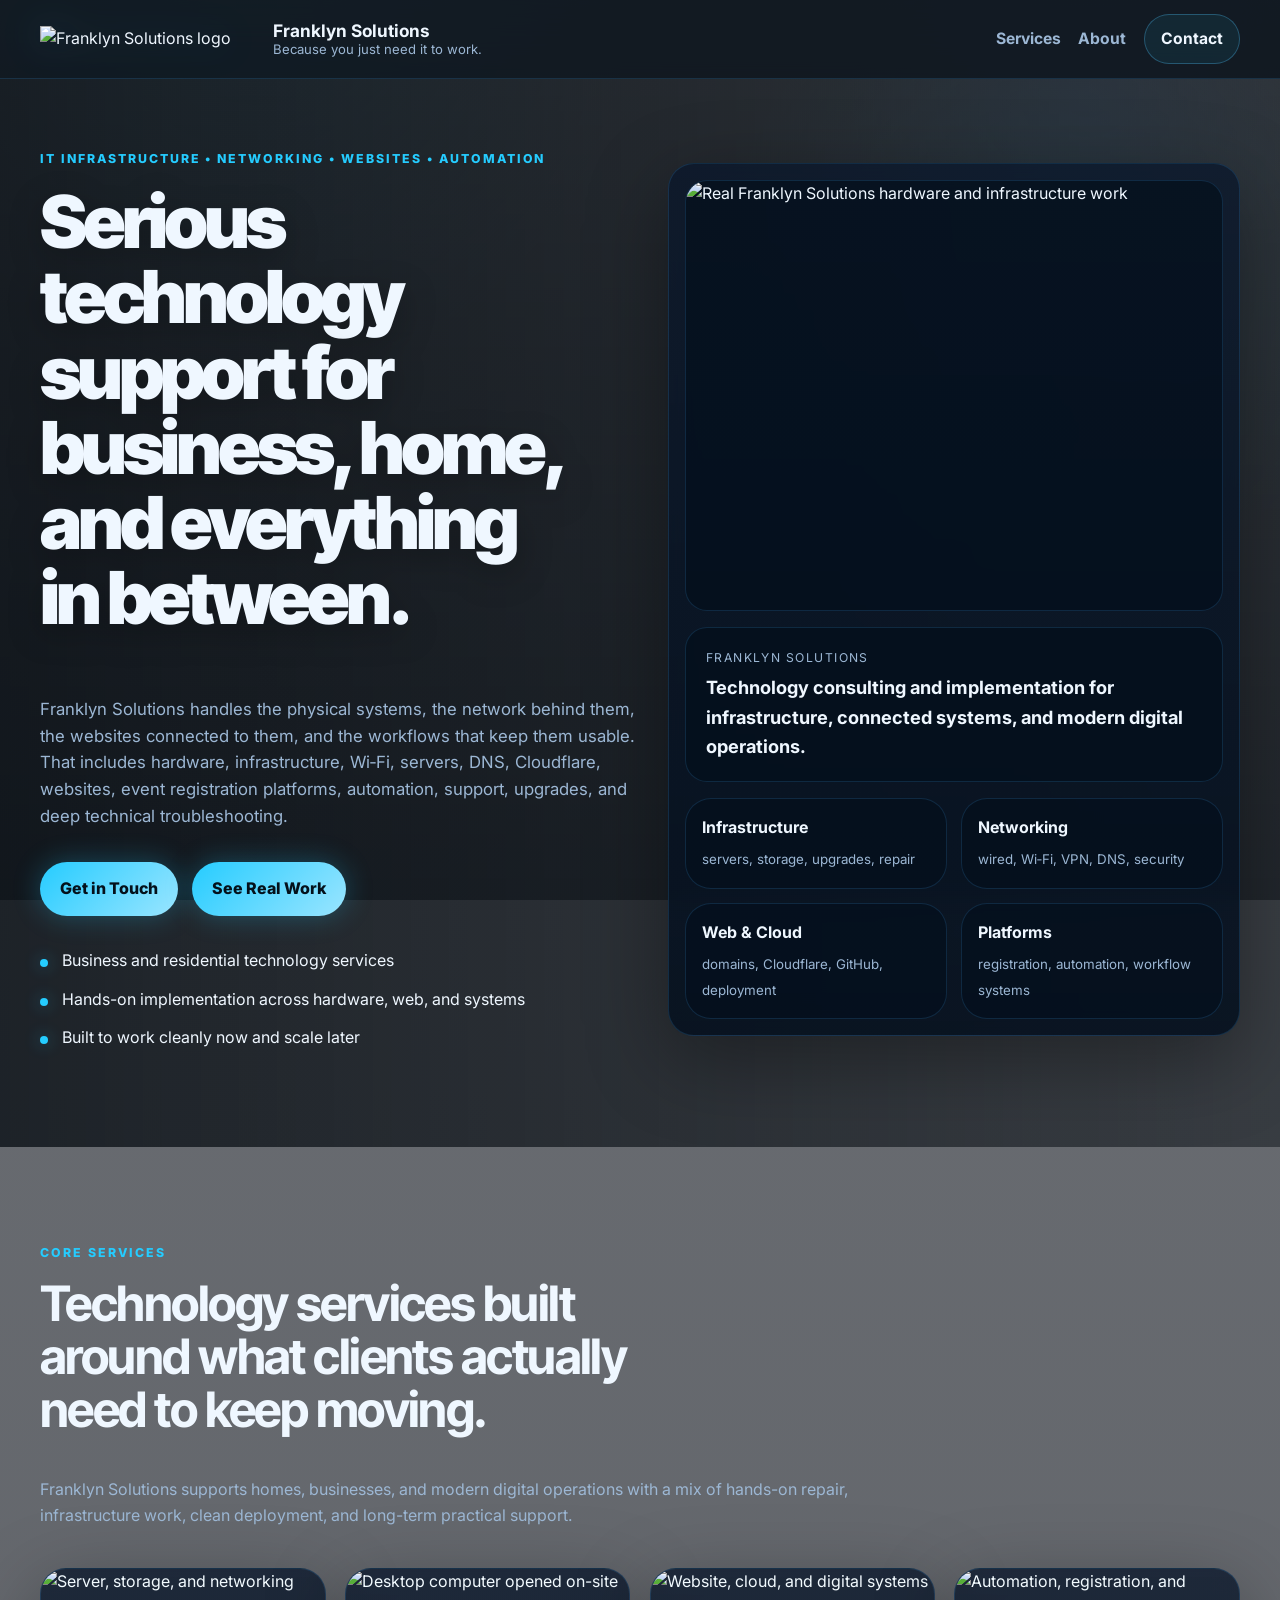
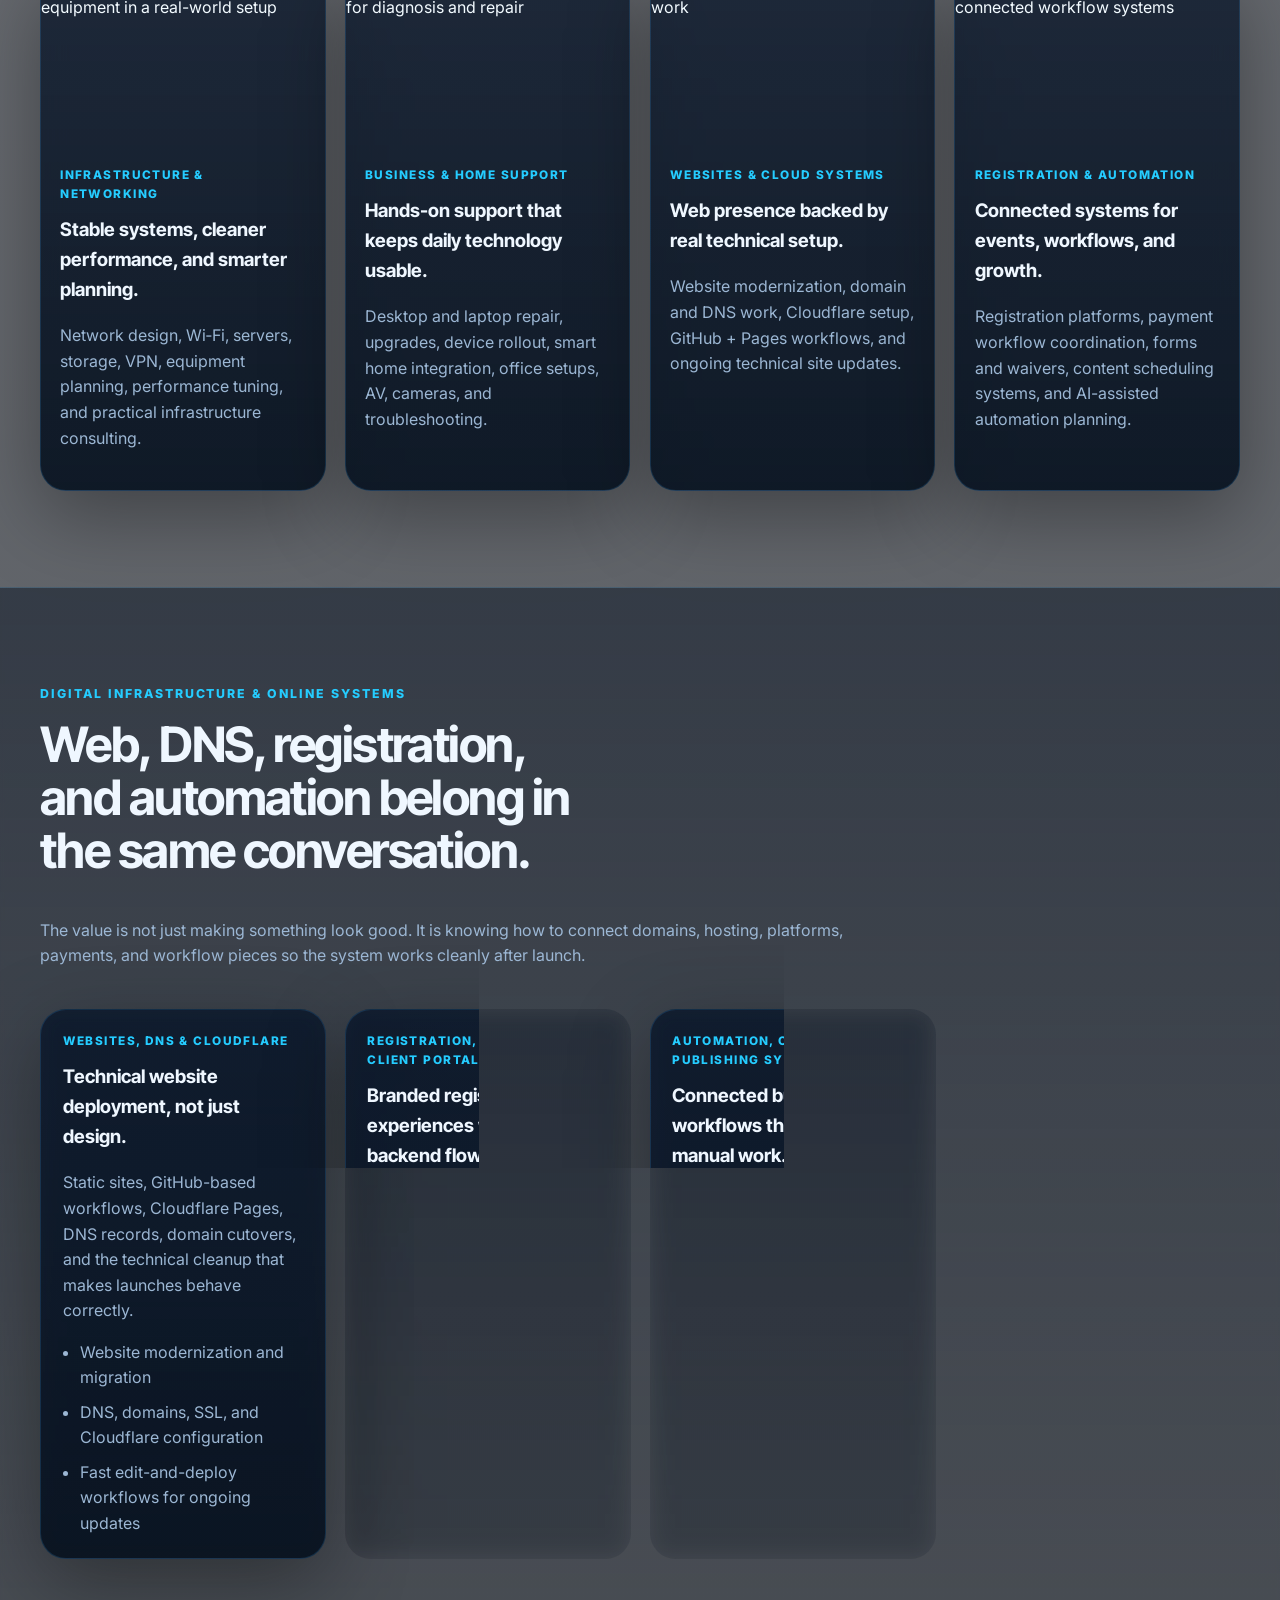
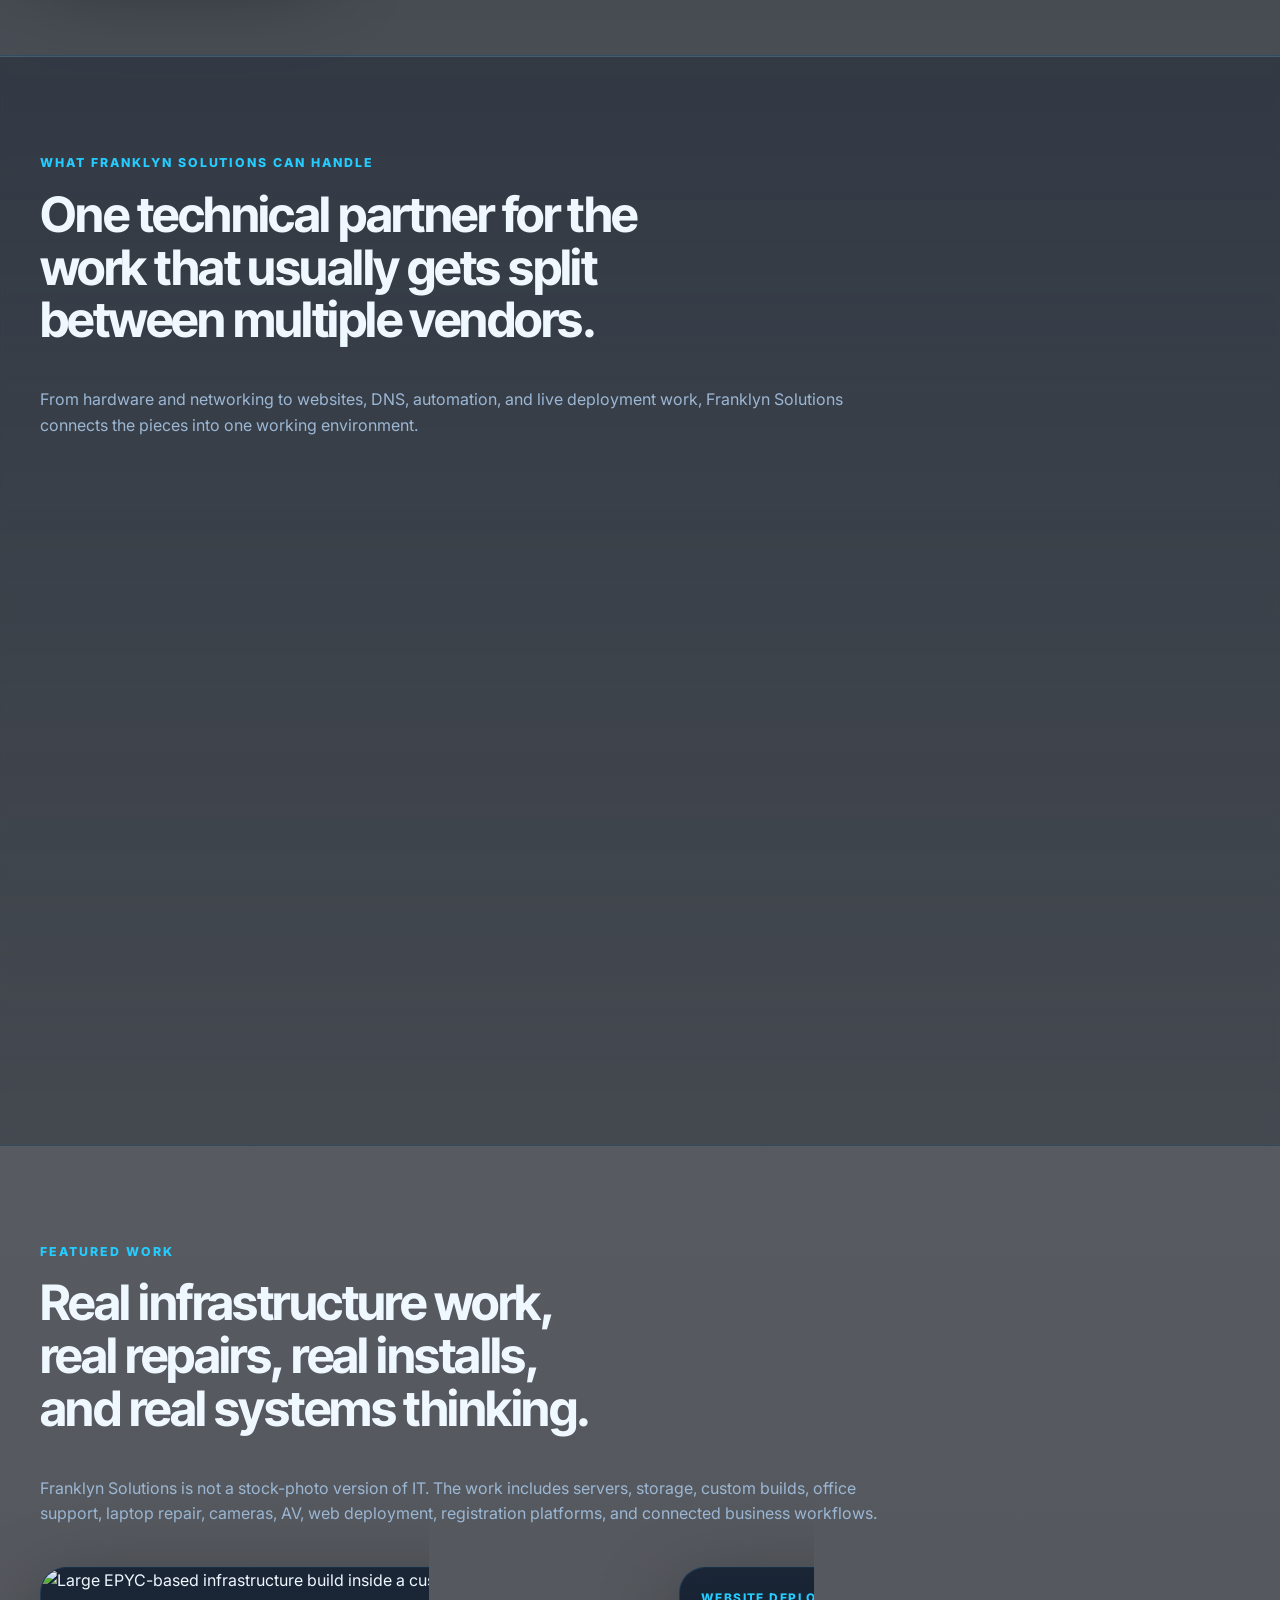
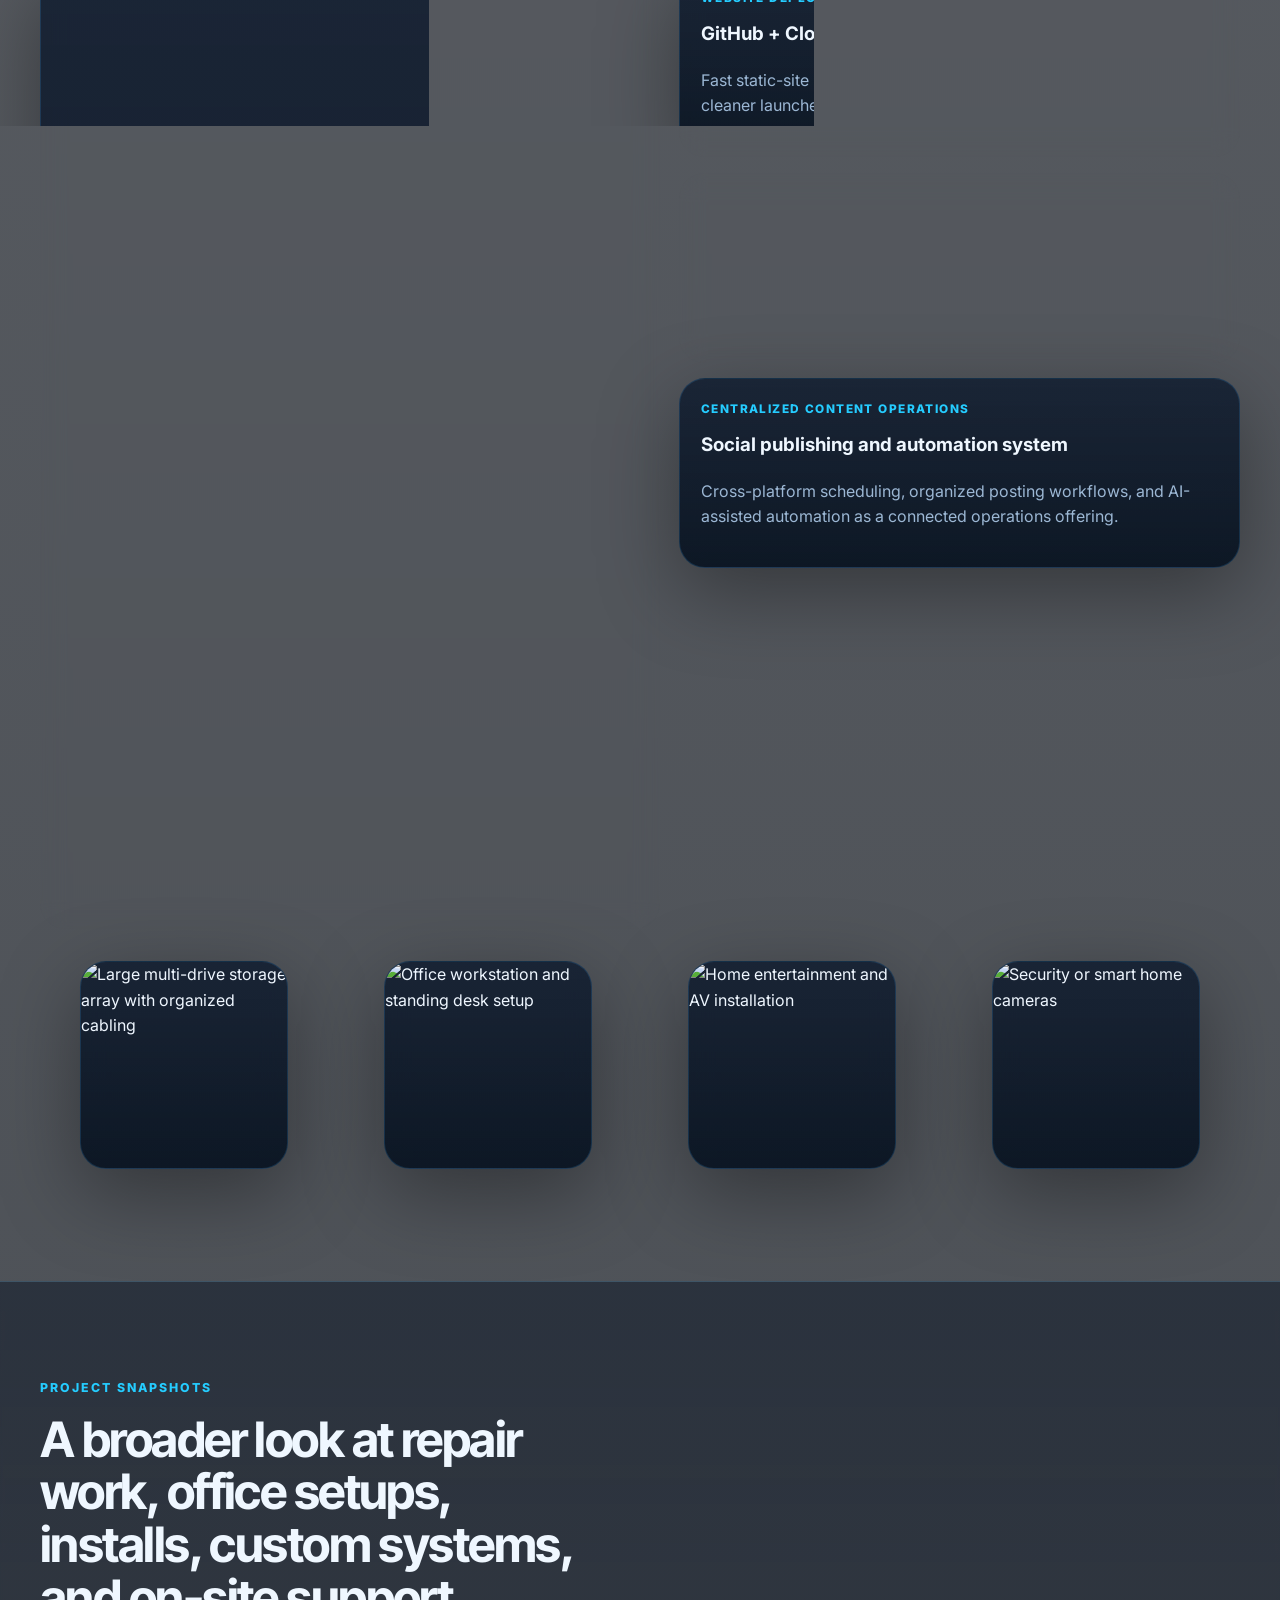
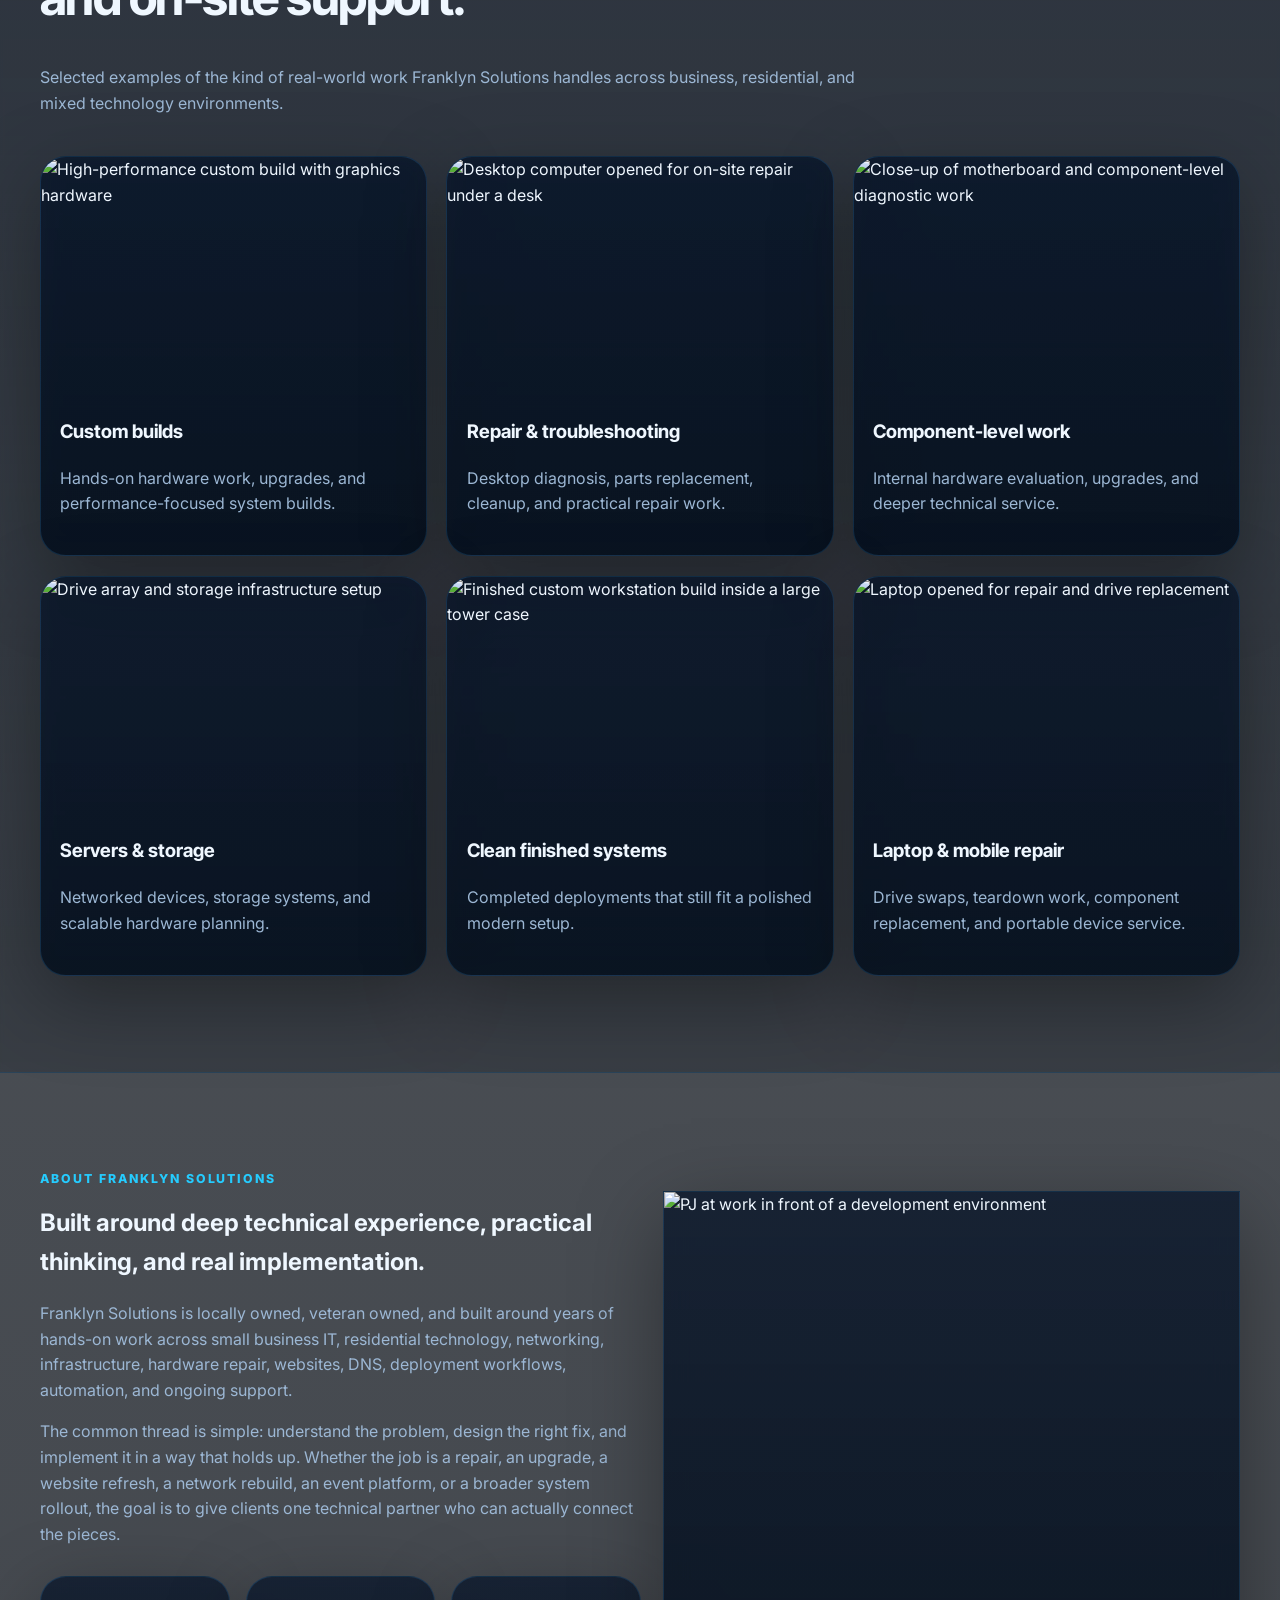
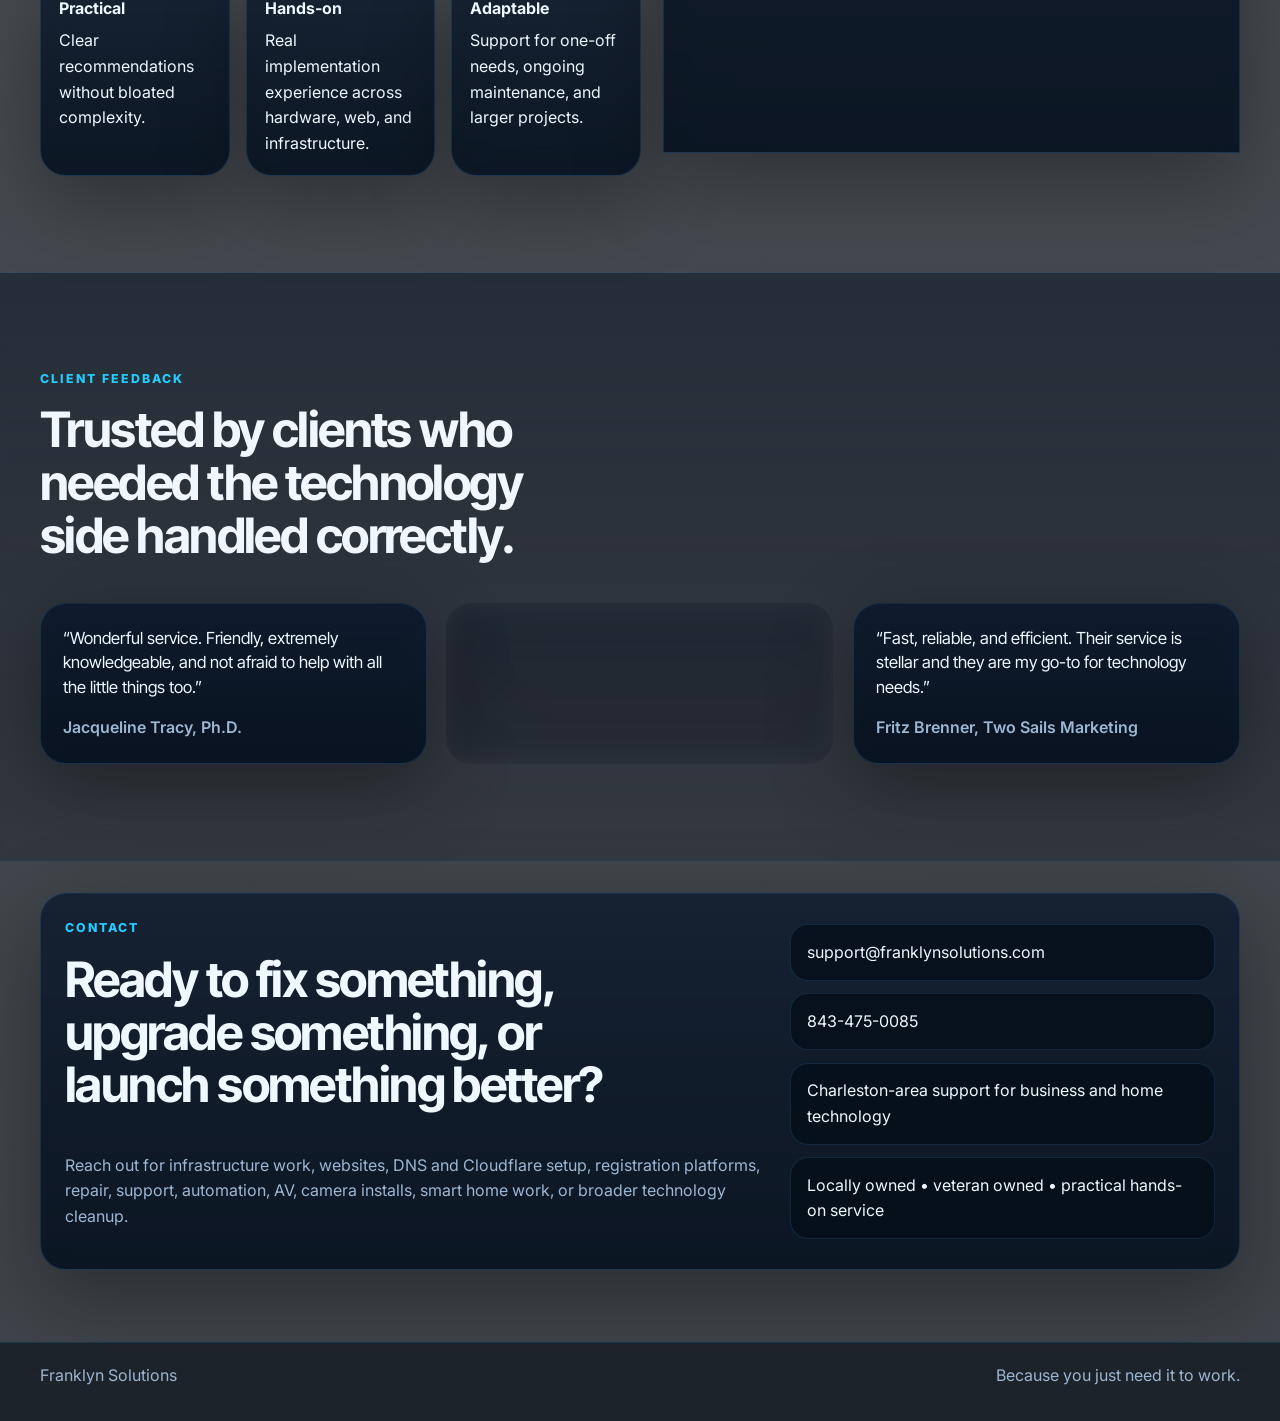
==== commit f9fa4d98: "Add files via upload" ====
--- a/index.html
+++ b/index.html
@@ -7,7 +7,7 @@
   <title>Franklyn Solutions | IT Infrastructure, Networking, Websites, and Automation</title>
   <link rel="preconnect" href="https://fonts.googleapis.com">
   <link rel="preconnect" href="https://fonts.gstatic.com" crossorigin>
-  <link href="https://fonts.googleapis.com/css2?family=Inter:wght@400;500;600;700;800&family=Sora:wght@600;700;800&display=swap" rel="stylesheet">
+  <link href="https://fonts.googleapis.com/css2?family=Inter:wght@400;500;600;700;800;900&family=Inter+Tight:wght@600;700;800;900&display=swap" rel="stylesheet">
   <link rel="icon" type="image/svg+xml" href="assets/favicon.svg" />
   <link rel="icon" media="(prefers-color-scheme: dark)" type="image/png" href="assets/favicon-white.png" />
   <link rel="icon" media="(prefers-color-scheme: light)" type="image/png" href="assets/favicon-black.png" />
@@ -20,7 +20,7 @@
   <header class="topbar">
     <div class="container nav-wrap">
       <a class="brand" href="#home" aria-label="Franklyn Solutions home">
-        <img src="assets/logo-1024x1024.png" alt="Franklyn Solutions logo" />
+        <img src="assets/brand-header.png" alt="Franklyn Solutions logo" />
         <span>
           <strong>Franklyn Solutions</strong>
           <small>Because you just need it to work.</small>
@@ -62,7 +62,7 @@
         <div class="hero-visual reveal delay-1">
           <div class="hero-panel glass">
             <div class="hero-image-frame">
-              <img src="assets/hero-pic-wide.png" alt="Charleston bridge with connected digital overlay" />
+              <img src="assets/hero-realwork.jpg" alt="Real Franklyn Solutions hardware and infrastructure work" />
             </div>
             <div class="hero-stack">
               <div class="metric-card">
@@ -94,7 +94,7 @@
 
         <div class="service-grid service-grid-4">
           <article class="service-card glass reveal">
-            <img src="assets/business-services.png" alt="Modern business technology environment" />
+            <img src="assets/service-infrastructure.jpg" alt="Server, storage, and networking equipment in a real-world setup" />
             <div class="card-copy">
               <p class="card-kicker">Infrastructure & networking</p>
               <h3>Stable systems, cleaner performance, and smarter planning.</h3>
@@ -103,7 +103,7 @@
           </article>
 
           <article class="service-card glass reveal delay-1">
-            <img src="assets/home-services.png" alt="Connected smart home environment" />
+            <img src="assets/service-support.jpg" alt="Desktop computer opened on-site for diagnosis and repair" />
             <div class="card-copy">
               <p class="card-kicker">Business & home support</p>
               <h3>Hands-on support that keeps daily technology usable.</h3>
@@ -112,7 +112,7 @@
           </article>
 
           <article class="service-card glass reveal delay-2">
-            <img src="assets/hero-pic-wide.png" alt="Charleston bridge with digital overlay" />
+            <img src="assets/service-cloud.jpg" alt="Website, cloud, and digital systems work" />
             <div class="card-copy">
               <p class="card-kicker">Websites & cloud systems</p>
               <h3>Web presence backed by real technical setup.</h3>
@@ -121,7 +121,7 @@
           </article>
 
           <article class="service-card glass reveal delay-3">
-            <img src="assets/linkedin-banner.png" alt="Connected systems and digital operations graphic" />
+            <img src="assets/service-automation.jpg" alt="Automation, registration, and connected workflow systems" />
             <div class="card-copy">
               <p class="card-kicker">Registration & automation</p>
               <h3>Connected systems for events, workflows, and growth.</h3>
@@ -242,7 +242,7 @@
 
         <div class="projects-grid projects-grid-wide">
           <article class="project-feature glass reveal">
-            <img src="assets/project-server-gpu.jpg" alt="Large custom server or workstation build with graphics card" />
+            <img src="assets/project-feature-infra.jpg" alt="Large EPYC-based infrastructure build inside a custom case" />
             <div class="project-copy">
               <p class="card-kicker">Infrastructure project</p>
               <h3>Systems consulting backed by real implementation.</h3>
@@ -270,8 +270,8 @@
         </div>
 
         <div class="gallery-grid gallery-grid-projects">
-          <figure class="gallery-card glass reveal"><img src="assets/project-drive-array.jpg" alt="Large internal drive array and storage cabling" /></figure>
-          <figure class="gallery-card glass reveal delay-1"><img src="assets/project-office-desk.jpg" alt="Office workstation and dual monitor setup" /></figure>
+          <figure class="gallery-card glass reveal"><img src="assets/project-drive-array-close.jpg" alt="Large multi-drive storage array with organized cabling" /></figure>
+          <figure class="gallery-card glass reveal delay-1"><img src="assets/project-office-setup.jpg" alt="Office workstation and standing desk setup" /></figure>
           <figure class="gallery-card glass reveal delay-2"><img src="assets/project-av-setup.jpg" alt="Home entertainment and AV installation" /></figure>
           <figure class="gallery-card glass reveal delay-3"><img src="assets/project-cameras.jpg" alt="Security or smart home cameras" /></figure>
         </div>
@@ -288,27 +288,27 @@
 
         <div class="snapshot-grid">
           <article class="snapshot-card glass reveal">
-            <img src="assets/pj-build-selfie.jpg" alt="PJ with a custom PC build" />
+            <img src="assets/project-server-gpu.jpg" alt="High-performance custom build with graphics hardware" />
             <div class="snapshot-copy"><h3>Custom builds</h3><p>Hands-on hardware work, upgrades, and performance-focused system builds.</p></div>
           </article>
           <article class="snapshot-card glass reveal delay-1">
-            <img src="assets/project-desktop-repair.jpg" alt="Desktop computer opened for repair under a desk" />
+            <img src="assets/snapshot-desktop-repair-real.jpg" alt="Desktop computer opened for on-site repair under a desk" />
             <div class="snapshot-copy"><h3>Repair & troubleshooting</h3><p>Desktop diagnosis, parts replacement, cleanup, and practical repair work.</p></div>
           </article>
           <article class="snapshot-card glass reveal delay-2">
-            <img src="assets/project-motherboard-repair.jpg" alt="Close-up of motherboard and system components" />
+            <img src="assets/snapshot-component-work.jpg" alt="Close-up of motherboard and component-level diagnostic work" />
             <div class="snapshot-copy"><h3>Component-level work</h3><p>Internal hardware evaluation, upgrades, and deeper technical service.</p></div>
           </article>
           <article class="snapshot-card glass reveal">
-            <img src="assets/project-rack.jpg" alt="Compact network and server setup" />
+            <img src="assets/project-drive-array-close.jpg" alt="Drive array and storage infrastructure setup" />
             <div class="snapshot-copy"><h3>Servers & storage</h3><p>Networked devices, storage systems, and scalable hardware planning.</p></div>
           </article>
           <article class="snapshot-card glass reveal delay-1">
-            <img src="assets/project-sff-finished.jpg" alt="Finished compact performance system build" />
+            <img src="assets/snapshot-clean-build.jpg" alt="Finished custom workstation build inside a large tower case" />
             <div class="snapshot-copy"><h3>Clean finished systems</h3><p>Completed deployments that still fit a polished modern setup.</p></div>
           </article>
           <article class="snapshot-card glass reveal delay-2">
-            <img src="assets/project-laptop-repair.jpg" alt="Laptop opened for repair and drive replacement" />
+            <img src="assets/snapshot-laptop-repair-real.jpg" alt="Laptop opened for repair and drive replacement" />
             <div class="snapshot-copy"><h3>Laptop & mobile repair</h3><p>Drive swaps, teardown work, component replacement, and portable device service.</p></div>
           </article>
         </div>
@@ -344,7 +344,7 @@
 
         <div class="about-visual reveal delay-1">
           <div class="about-stack glass">
-            <img src="assets/pj-build-selfie.jpg" alt="PJ working on a custom build" />
+            <img src="assets/about-pj-hoodie.jpg" alt="PJ at work in front of a development environment" />
           </div>
         </div>
       </div>
--- a/styles.css
+++ b/styles.css
@@ -14,7 +14,7 @@
   --shadow: 0 24px 80px rgba(0,0,0,0.35);
   --radius: 26px;
   --max: 1200px;
-  --header-h: 72px;
+  --header-h: 78px;
 }
 
 * { box-sizing: border-box; }
@@ -26,8 +26,8 @@
   margin: 0;
   font-family: 'Inter', system-ui, sans-serif;
   background:
-    linear-gradient(180deg, rgba(2,7,16,0.92), rgba(2,8,16,0.88)),
-    url('assets/background-1.png') center / cover fixed no-repeat;
+    linear-gradient(180deg, rgba(2,7,16,0.58), rgba(2,8,16,0.76)),
+    url('assets/site-bg.png') center center / cover fixed no-repeat;
   color: var(--text);
   line-height: 1.6;
 }
@@ -36,9 +36,9 @@
   inset: 0;
   pointer-events: none;
   background:
-    radial-gradient(circle at 20% 0%, rgba(37, 204, 255, 0.13), transparent 28%),
-    radial-gradient(circle at 85% 10%, rgba(75, 125, 255, 0.10), transparent 18%),
-    linear-gradient(180deg, rgba(1,6,12,0.24), rgba(1,6,12,0.52));
+    radial-gradient(circle at 20% 0%, rgba(37, 204, 255, 0.08), transparent 28%),
+    radial-gradient(circle at 85% 10%, rgba(75, 125, 255, 0.06), transparent 18%),
+    linear-gradient(180deg, rgba(1,6,12,0.18), rgba(1,6,12,0.42));
 }
 img { max-width: 100%; display: block; }
 a { color: inherit; text-decoration: none; }
@@ -52,16 +52,7 @@
   border-bottom: 1px solid var(--line);
   backdrop-filter: blur(2px);
 }
-.bg-grid {
-  position: fixed;
-  inset: 0;
-  pointer-events: none;
-  background-image:
-    linear-gradient(rgba(37, 204, 255, 0.03) 1px, transparent 1px),
-    linear-gradient(90deg, rgba(37, 204, 255, 0.03) 1px, transparent 1px);
-  background-size: 44px 44px;
-  mask-image: linear-gradient(180deg, rgba(0,0,0,.65), transparent 98%);
-}
+.bg-grid { display: none; }
 .glass {
   background: linear-gradient(180deg, rgba(10, 23, 43, 0.78), rgba(6, 17, 31, 0.90));
   border: 1px solid var(--line);
@@ -77,7 +68,7 @@
   backdrop-filter: blur(16px);
 }
 .nav-wrap {
-  min-height: var(--header-h);
+  min-height: 78px;
   display: flex;
   align-items: center;
   justify-content: space-between;
@@ -92,11 +83,11 @@
   flex: 1 1 auto;
 }
 .brand img {
-  width: 38px;
-  height: 38px;
+  width: clamp(132px, 18vw, 220px);
+  height: auto;
   object-fit: contain;
-  flex: 0 0 38px;
-  filter: drop-shadow(0 0 18px rgba(37, 204, 255, 0.25));
+  flex: 0 0 auto;
+  filter: drop-shadow(0 0 20px rgba(37, 204, 255, 0.22));
 }
 .brand span {
   display: grid;
@@ -105,14 +96,16 @@
 }
 .brand strong {
   display: block;
-  font-size: 0.92rem;
-  line-height: 1.1;
-}
+  font-size: 1.08rem;
+  line-height: 1.08;
+}
+
 .brand small {
   color: var(--muted);
-  font-size: 0.72rem;
-  line-height: 1.1;
-}
+  font-size: 0.82rem;
+  line-height: 1.08;
+}
+
 .site-nav {
   display: flex;
   gap: 1.1rem;
@@ -120,7 +113,7 @@
   flex-wrap: wrap;
   justify-content: flex-end;
 }
-.site-nav a { color: var(--muted); font-weight: 700; font-size: 0.95rem; }
+.site-nav a { color: var(--muted); font-weight: 700; font-size: 0.98rem; }
 .site-nav a:hover { color: var(--text); }
 .nav-cta {
   padding: 0.72rem 1rem;
@@ -150,14 +143,16 @@
 .system-card h3,
 .quote p,
 .contact-panel h2 {
-  font-family: 'Sora', 'Inter', sans-serif;
+  font-family: 'Inter Tight', 'Inter', sans-serif;
 }
 .hero-copy h1 {
-  font-size: clamp(2.85rem, 6vw, 5rem);
-  line-height: 1.02;
-  letter-spacing: -0.045em;
-  max-width: 12ch;
-}
+  font-size: clamp(2.9rem, 5.7vw, 4.95rem);
+  line-height: 1.03;
+  letter-spacing: -0.055em;
+  font-weight: 900;
+  max-width: 11ch;
+}
+
 .section-heading h2,
 .contact-panel h2 {
   font-size: clamp(2rem, 4vw, 3.05rem);
@@ -242,7 +237,7 @@
 .hero-image-frame {
   overflow: hidden;
   border-radius: 22px;
-  aspect-ratio: 16 / 10;
+  aspect-ratio: 5 / 4;
   border: 1px solid var(--line);
   background: rgba(5, 16, 29, 0.72);
   margin-bottom: 1rem;
@@ -522,3 +517,10 @@
   .btn { width: 100%; }
   .hero-actions { flex-direction: column; }
 }
+
+@media (max-width: 720px) {
+  .brand img { width: 132px; }
+  .brand strong { font-size: 0.98rem; }
+  .brand small { font-size: 0.74rem; }
+  .hero-copy h1 { font-size: clamp(2.5rem, 12vw, 4rem); }
+}
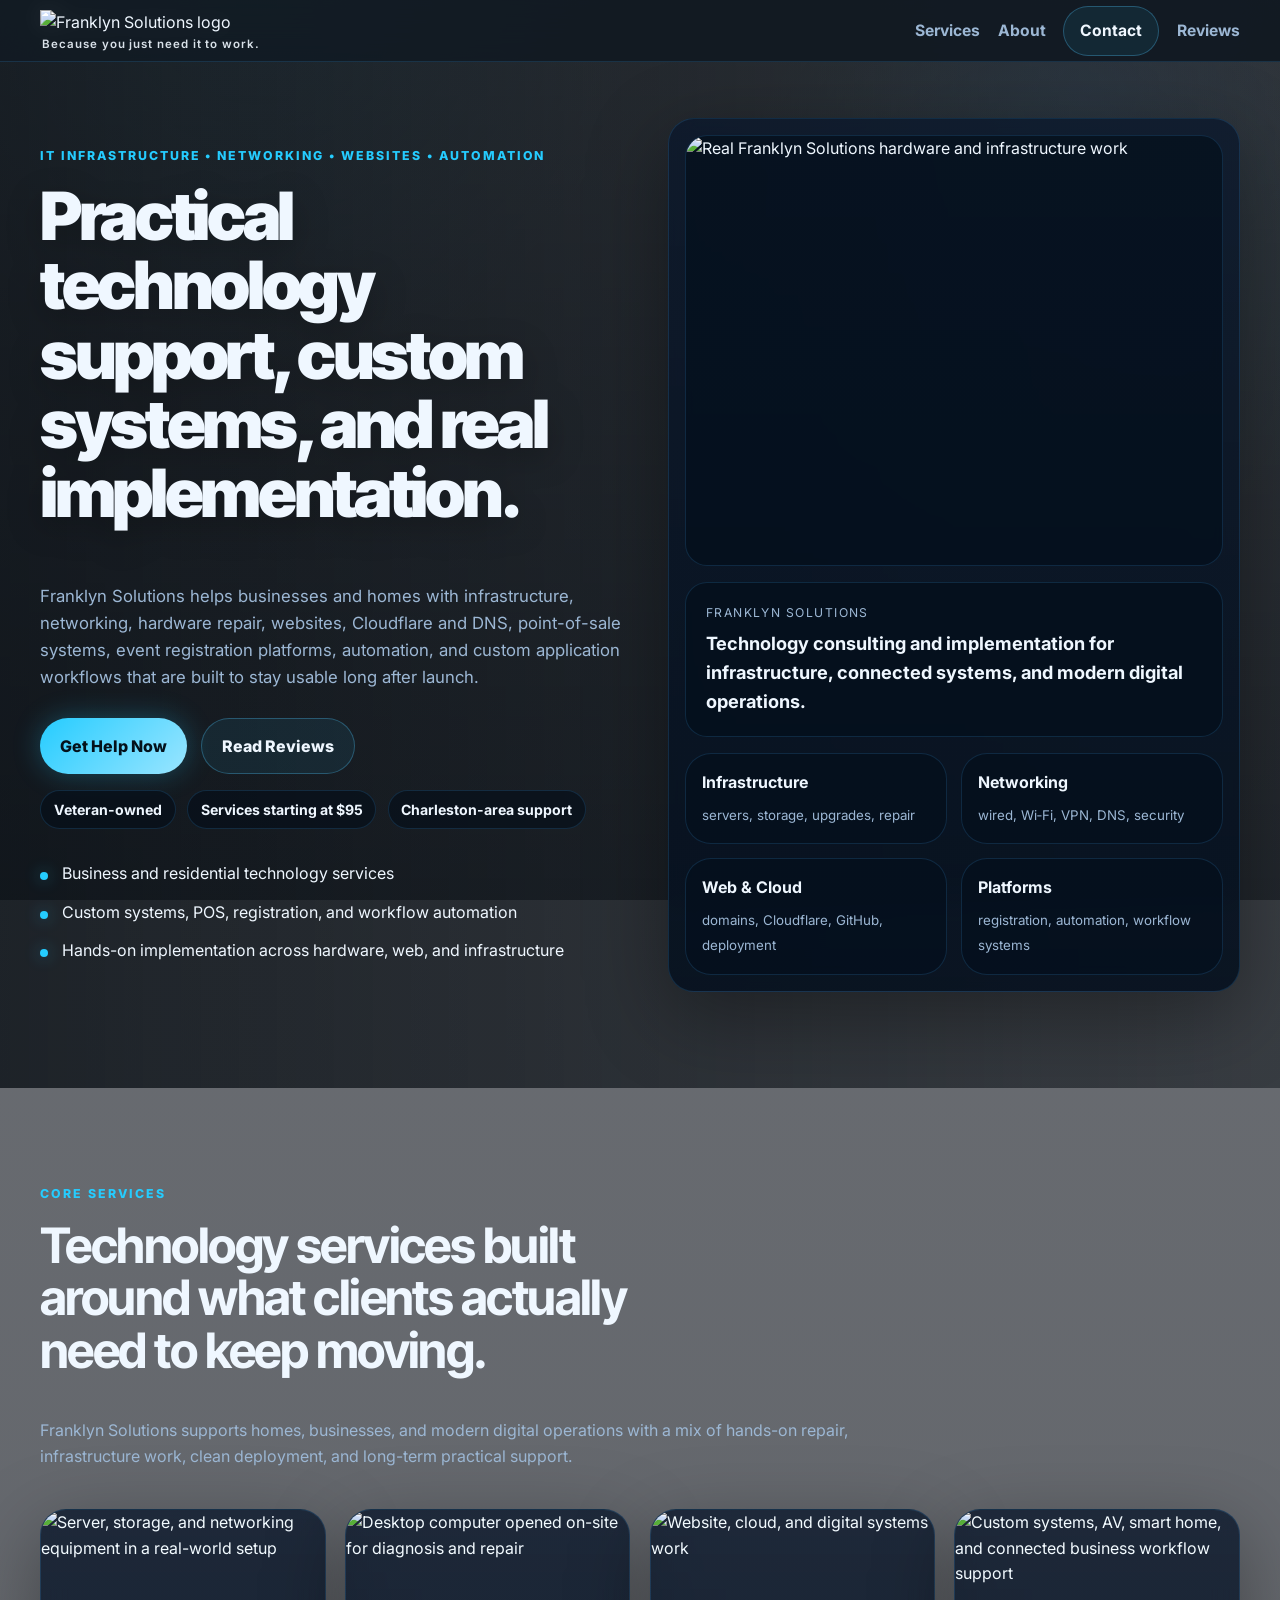
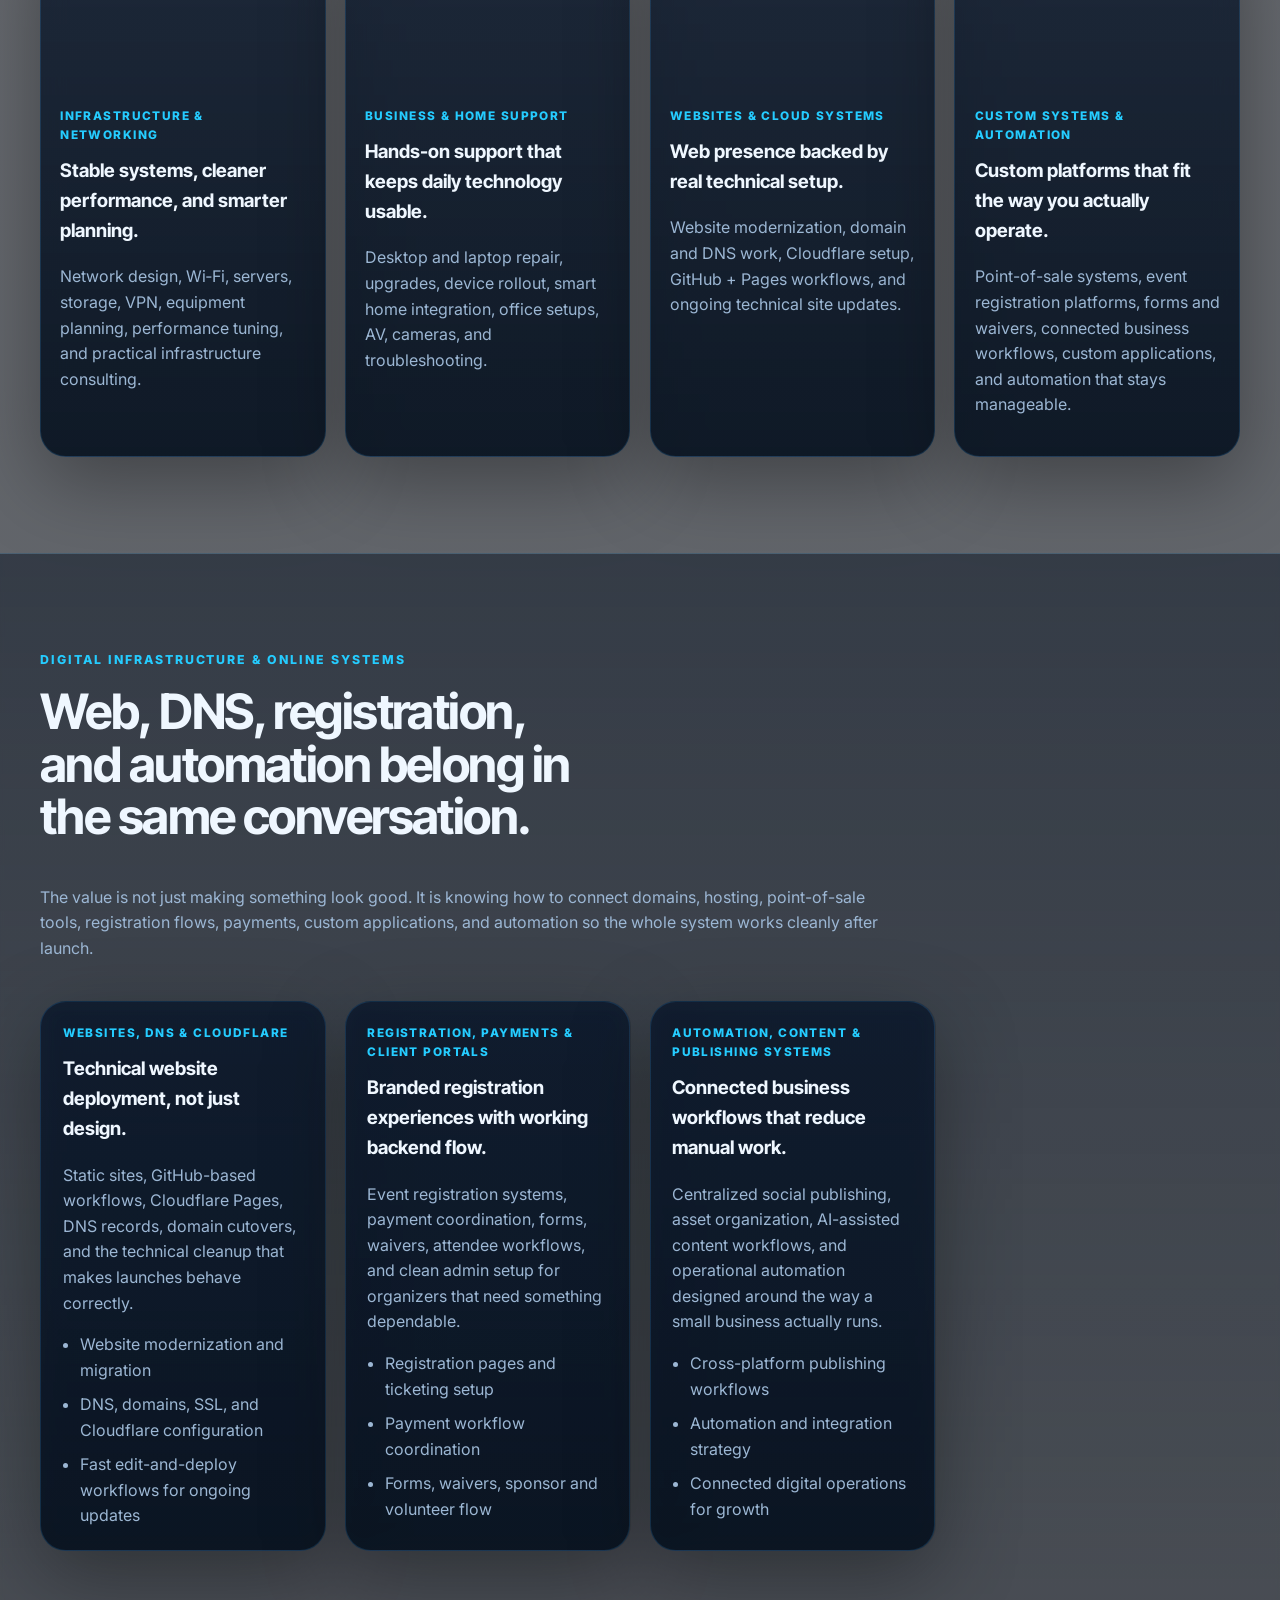
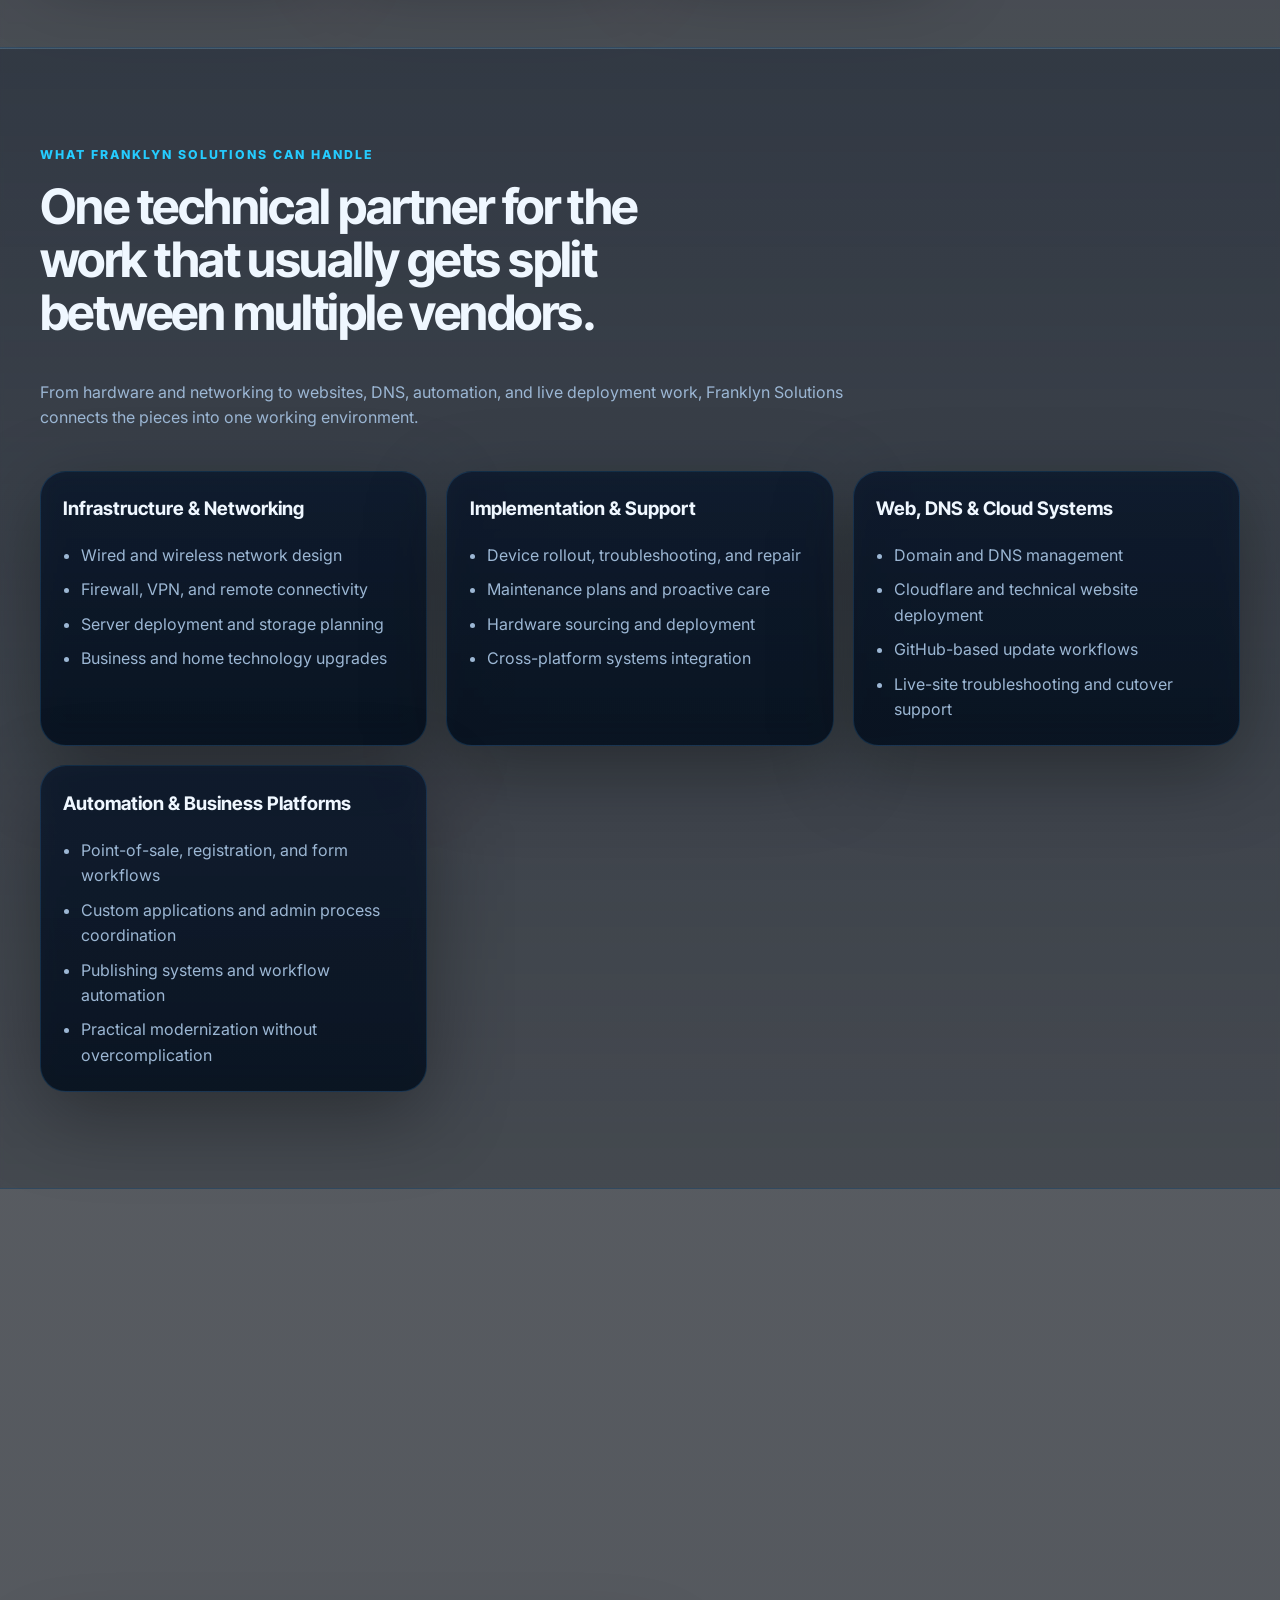
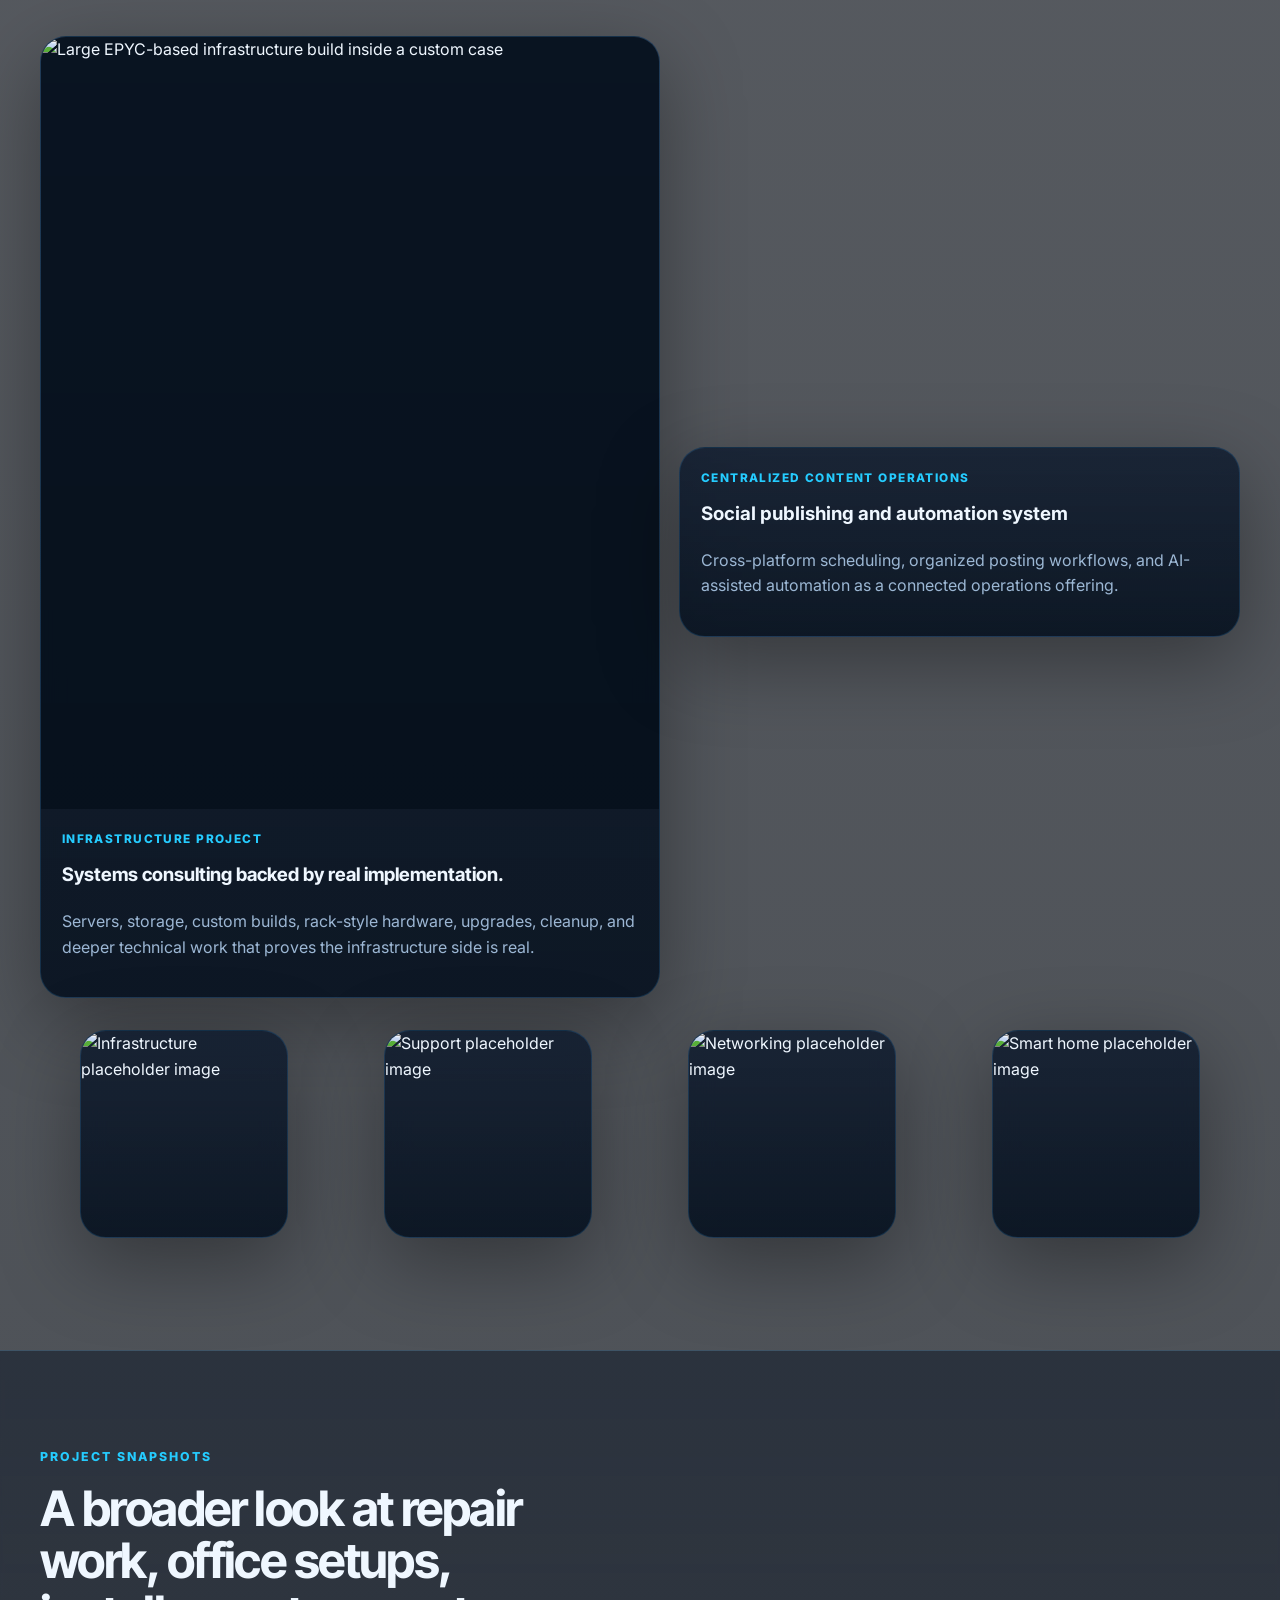
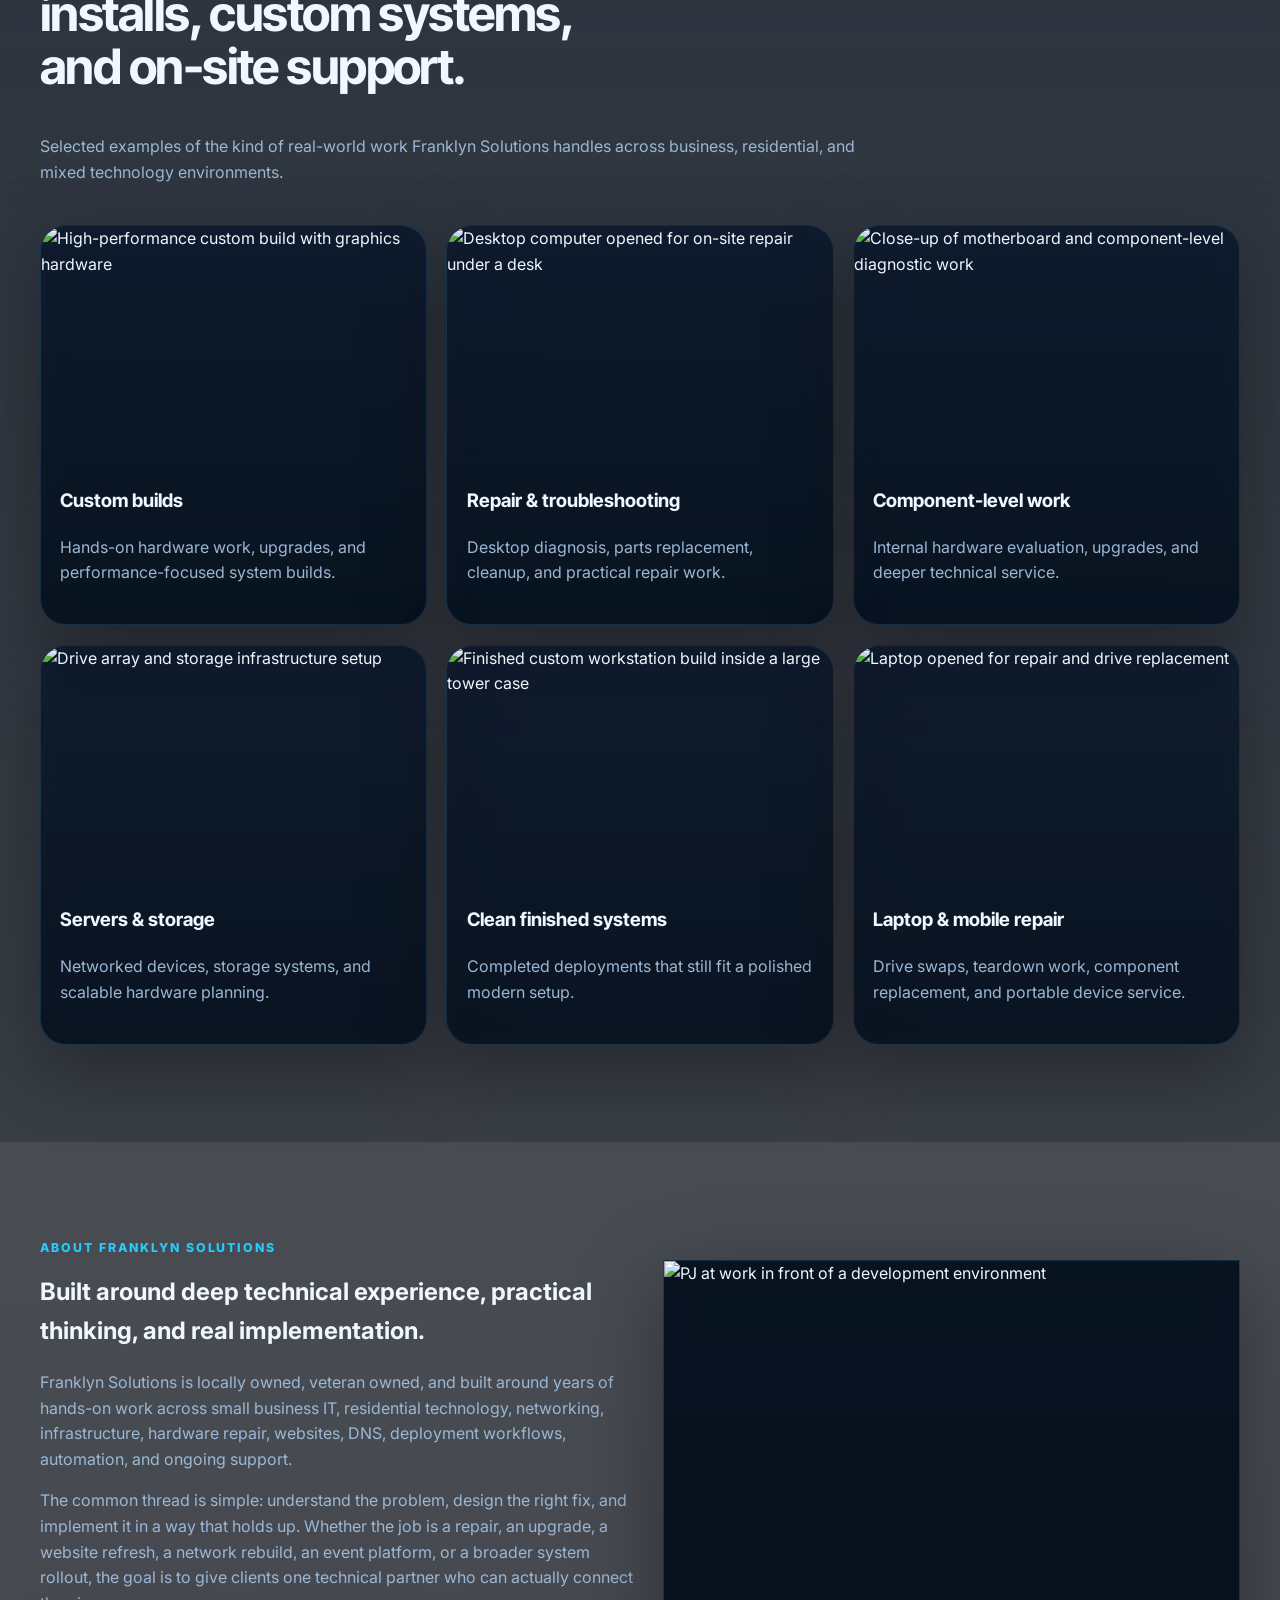
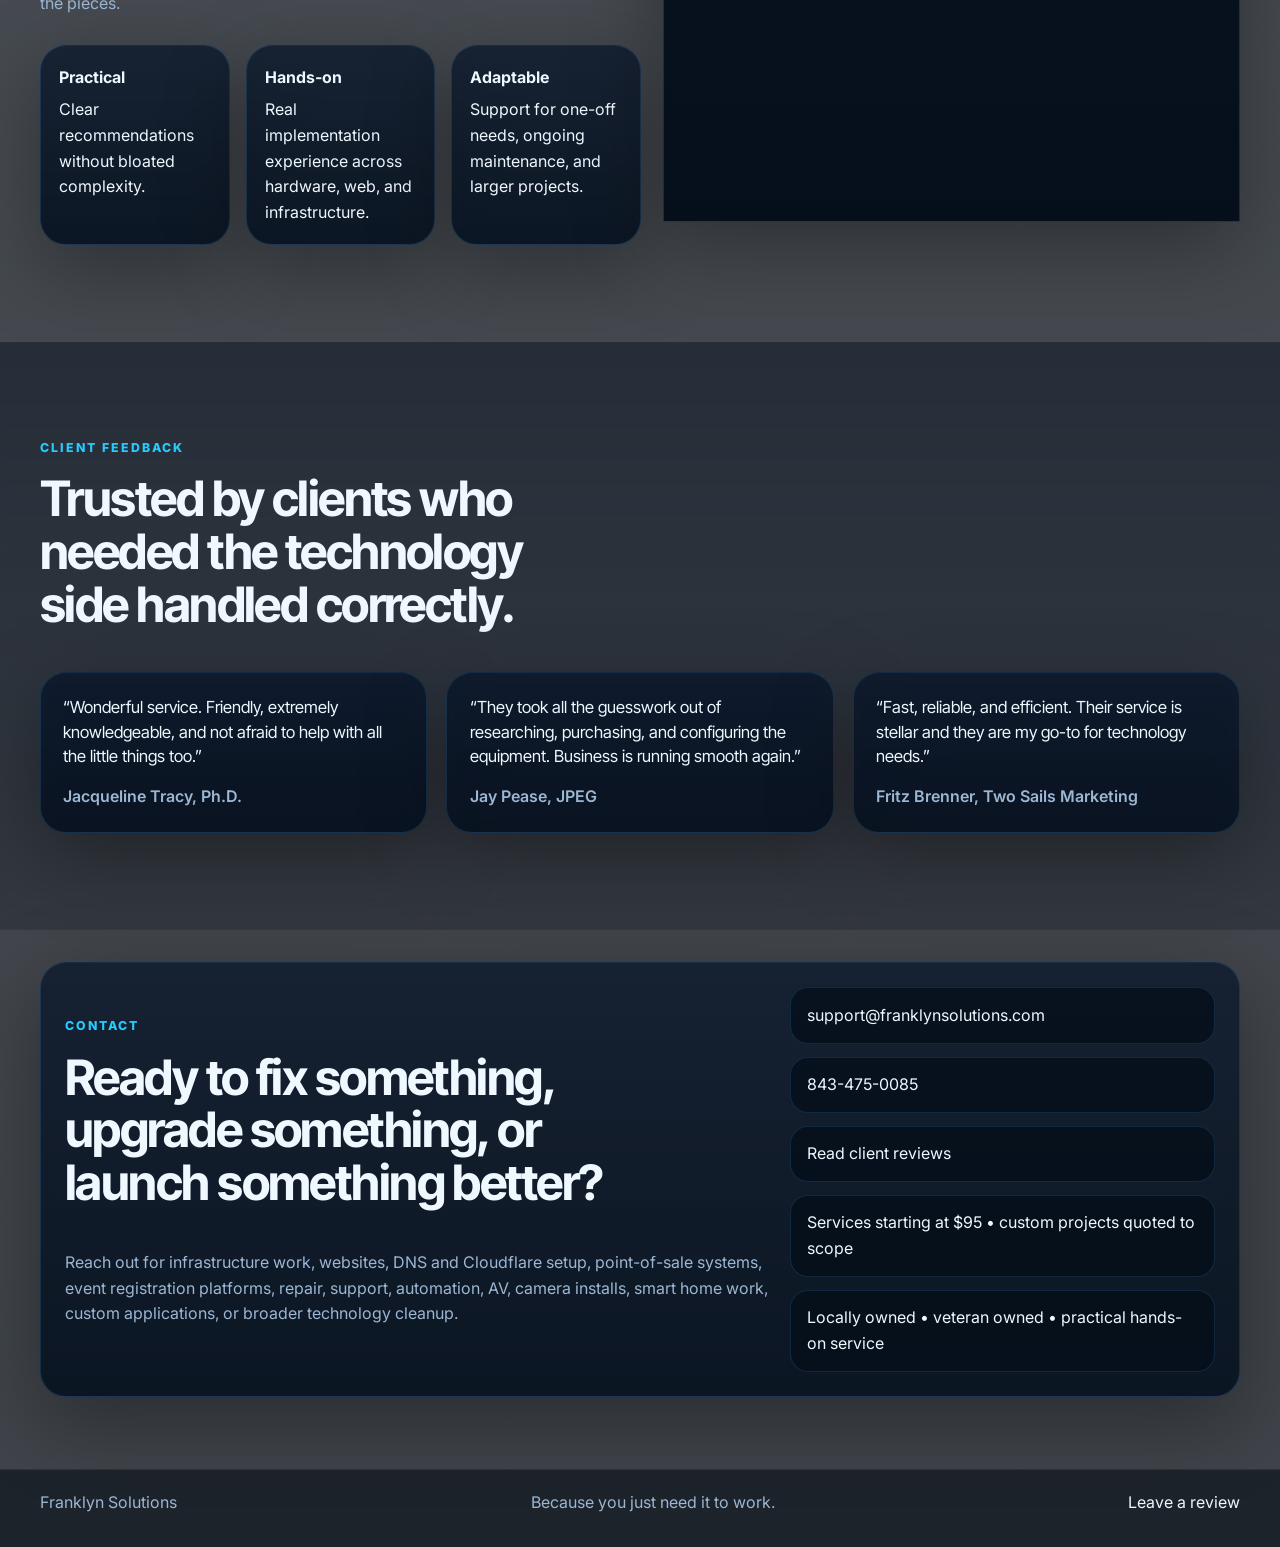
==== commit a0824c65: "Add files via upload" ====
--- a/index.html
+++ b/index.html
@@ -21,10 +21,7 @@
     <div class="container nav-wrap">
       <a class="brand" href="#home" aria-label="Franklyn Solutions home">
         <img src="assets/brand-header.png" alt="Franklyn Solutions logo" />
-        <span>
-          <strong>Franklyn Solutions</strong>
-          <small>Because you just need it to work.</small>
-        </span>
+        <span class="brand-tagline">Because you just need it to work.</span>
       </a>
 
       <button class="menu-toggle" aria-expanded="false" aria-controls="site-nav" aria-label="Toggle navigation">
@@ -35,6 +32,7 @@
         <a href="#services">Services</a>
         <a href="#about">About</a>
         <a href="#contact" class="nav-cta">Contact</a>
+        <a href="https://franklynsolutions.com/review" target="_blank" rel="noopener">Reviews</a>
       </nav>
     </div>
   </header>
@@ -44,18 +42,23 @@
       <div class="container hero-grid">
         <div class="hero-copy reveal">
           <p class="eyebrow">IT infrastructure • networking • websites • automation</p>
-          <h1>Serious technology support for business, home, and everything in between.</h1>
+          <h1>Practical technology support, custom systems, and real implementation.</h1>
           <p class="hero-text">
-            Franklyn Solutions handles the physical systems, the network behind them, the websites connected to them, and the workflows that keep them usable. That includes hardware, infrastructure, Wi‑Fi, servers, DNS, Cloudflare, websites, event registration platforms, automation, support, upgrades, and deep technical troubleshooting.
+            Franklyn Solutions helps businesses and homes with infrastructure, networking, hardware repair, websites, Cloudflare and DNS, point-of-sale systems, event registration platforms, automation, and custom application workflows that are built to stay usable long after launch.
           </p>
           <div class="hero-actions">
-            <a class="btn btn-primary" href="#contact">Get in Touch</a>
-            <a class="btn btn-primary" href="#projects">See Real Work</a>
+            <a class="btn btn-primary" href="#contact">Get Help Now</a>
+            <a class="btn btn-secondary" href="https://franklynsolutions.com/review" target="_blank" rel="noopener">Read Reviews</a>
+          </div>
+          <div class="hero-badges">
+            <span class="info-pill">Veteran-owned</span>
+            <span class="info-pill">Services starting at $95</span>
+            <span class="info-pill">Charleston-area support</span>
           </div>
           <ul class="hero-points">
             <li>Business and residential technology services</li>
-            <li>Hands-on implementation across hardware, web, and systems</li>
-            <li>Built to work cleanly now and scale later</li>
+            <li>Custom systems, POS, registration, and workflow automation</li>
+            <li>Hands-on implementation across hardware, web, and infrastructure</li>
           </ul>
         </div>
 
@@ -94,7 +97,7 @@
 
         <div class="service-grid service-grid-4">
           <article class="service-card glass reveal">
-            <img src="assets/service-infrastructure.jpg" alt="Server, storage, and networking equipment in a real-world setup" />
+            <img src="assets/service-infrastructure.png" alt="Server, storage, and networking equipment in a real-world setup" />
             <div class="card-copy">
               <p class="card-kicker">Infrastructure & networking</p>
               <h3>Stable systems, cleaner performance, and smarter planning.</h3>
@@ -103,7 +106,7 @@
           </article>
 
           <article class="service-card glass reveal delay-1">
-            <img src="assets/service-support.jpg" alt="Desktop computer opened on-site for diagnosis and repair" />
+            <img src="assets/service-support.png" alt="Desktop computer opened on-site for diagnosis and repair" />
             <div class="card-copy">
               <p class="card-kicker">Business & home support</p>
               <h3>Hands-on support that keeps daily technology usable.</h3>
@@ -112,7 +115,7 @@
           </article>
 
           <article class="service-card glass reveal delay-2">
-            <img src="assets/service-cloud.jpg" alt="Website, cloud, and digital systems work" />
+            <img src="assets/service-cloud.png" alt="Website, cloud, and digital systems work" />
             <div class="card-copy">
               <p class="card-kicker">Websites & cloud systems</p>
               <h3>Web presence backed by real technical setup.</h3>
@@ -121,11 +124,11 @@
           </article>
 
           <article class="service-card glass reveal delay-3">
-            <img src="assets/service-automation.jpg" alt="Automation, registration, and connected workflow systems" />
+            <img src="assets/project-av-setup.jpg" alt="Custom systems, AV, smart home, and connected business workflow support" />
             <div class="card-copy">
-              <p class="card-kicker">Registration & automation</p>
-              <h3>Connected systems for events, workflows, and growth.</h3>
-              <p>Registration platforms, payment workflow coordination, forms and waivers, content scheduling systems, and AI-assisted automation planning.</p>
+              <p class="card-kicker">Custom systems & automation</p>
+              <h3>Custom platforms that fit the way you actually operate.</h3>
+              <p>Point-of-sale systems, event registration platforms, forms and waivers, connected business workflows, custom applications, and automation that stays manageable.</p>
             </div>
           </article>
         </div>
@@ -138,8 +141,8 @@
           <p class="eyebrow">Digital infrastructure & online systems</p>
           <h2>Web, DNS, registration, and automation belong in the same conversation.</h2>
           <p>
-            The value is not just making something look good. It is knowing how to connect domains, hosting, platforms, payments,
-            and workflow pieces so the system works cleanly after launch.
+            The value is not just making something look good. It is knowing how to connect domains, hosting, point-of-sale tools,
+            registration flows, payments, custom applications, and automation so the whole system works cleanly after launch.
           </p>
         </div>
 
@@ -219,8 +222,8 @@
           <article class="pillar glass reveal delay-3">
             <h3>Automation & Business Platforms</h3>
             <ul>
-              <li>Registration systems and form workflows</li>
-              <li>Payment and admin process coordination</li>
+              <li>Point-of-sale, registration, and form workflows</li>
+              <li>Custom applications and admin process coordination</li>
               <li>Publishing systems and workflow automation</li>
               <li>Practical modernization without overcomplication</li>
             </ul>
@@ -236,13 +239,13 @@
           <h2>Real infrastructure work, real repairs, real installs, and real systems thinking.</h2>
           <p>
             Franklyn Solutions is not a stock-photo version of IT. The work includes servers, storage, custom builds, office support,
-            laptop repair, cameras, AV, web deployment, registration platforms, and connected business workflows.
+            laptop repair, cameras, AV, web deployment, point-of-sale systems, registration platforms, and connected business workflows.
           </p>
         </div>
 
         <div class="projects-grid projects-grid-wide">
           <article class="project-feature glass reveal">
-            <img src="assets/project-feature-infra.jpg" alt="Large EPYC-based infrastructure build inside a custom case" />
+            <img src="assets/project-feature-infra.png" alt="Large EPYC-based infrastructure build inside a custom case" />
             <div class="project-copy">
               <p class="card-kicker">Infrastructure project</p>
               <h3>Systems consulting backed by real implementation.</h3>
@@ -270,10 +273,10 @@
         </div>
 
         <div class="gallery-grid gallery-grid-projects">
-          <figure class="gallery-card glass reveal"><img src="assets/project-drive-array-close.jpg" alt="Large multi-drive storage array with organized cabling" /></figure>
-          <figure class="gallery-card glass reveal delay-1"><img src="assets/project-office-setup.jpg" alt="Office workstation and standing desk setup" /></figure>
-          <figure class="gallery-card glass reveal delay-2"><img src="assets/project-av-setup.jpg" alt="Home entertainment and AV installation" /></figure>
-          <figure class="gallery-card glass reveal delay-3"><img src="assets/project-cameras.jpg" alt="Security or smart home cameras" /></figure>
+          <figure class="gallery-card glass reveal"><img src="assets/project-placeholder-1.png" alt="Infrastructure placeholder image" /></figure>
+          <figure class="gallery-card glass reveal delay-1"><img src="assets/project-placeholder-2.png" alt="Support placeholder image" /></figure>
+          <figure class="gallery-card glass reveal delay-2"><img src="assets/project-placeholder-3.png" alt="Networking placeholder image" /></figure>
+          <figure class="gallery-card glass reveal delay-3"><img src="assets/project-placeholder-4.png" alt="Smart home placeholder image" /></figure>
         </div>
       </div>
     </section>
@@ -380,13 +383,14 @@
           <p class="eyebrow">Contact</p>
           <h2>Ready to fix something, upgrade something, or launch something better?</h2>
           <p>
-            Reach out for infrastructure work, websites, DNS and Cloudflare setup, registration platforms, repair, support, automation, AV, camera installs, smart home work, or broader technology cleanup.
+            Reach out for infrastructure work, websites, DNS and Cloudflare setup, point-of-sale systems, event registration platforms, repair, support, automation, AV, camera installs, smart home work, custom applications, or broader technology cleanup.
           </p>
         </div>
         <div class="contact-meta">
           <a href="mailto:support@franklynsolutions.com">support@franklynsolutions.com</a>
           <a href="tel:8434750085">843-475-0085</a>
-          <span>Charleston-area support for business and home technology</span>
+          <a href="https://franklynsolutions.com/review" target="_blank" rel="noopener">Read client reviews</a>
+          <span>Services starting at $95 • custom projects quoted to scope</span>
           <span>Locally owned • veteran owned • practical hands-on service</span>
         </div>
       </div>
@@ -397,6 +401,7 @@
     <div class="container footer-wrap">
       <span>Franklyn Solutions</span>
       <span>Because you just need it to work.</span>
+      <a href="https://franklynsolutions.com/review" target="_blank" rel="noopener">Leave a review</a>
     </div>
   </footer>
 
--- a/styles.css
+++ b/styles.css
@@ -14,7 +14,7 @@
   --shadow: 0 24px 80px rgba(0,0,0,0.35);
   --radius: 26px;
   --max: 1200px;
-  --header-h: 78px;
+  --header-h: 60px;
 }
 
 * { box-sizing: border-box; }
@@ -68,42 +68,39 @@
   backdrop-filter: blur(16px);
 }
 .nav-wrap {
-  min-height: 78px;
+  min-height: 58px;
   display: flex;
   align-items: center;
   justify-content: space-between;
   gap: 1rem;
-  padding: 0.65rem 0;
+  padding: 0.35rem 0;
 }
 .brand {
-  display: flex;
-  align-items: center;
-  gap: 0.8rem;
+  display: inline-flex;
+  flex-direction: column;
+  align-items: flex-start;
+  justify-content: center;
+  gap: 0.12rem;
   min-width: 0;
-  flex: 1 1 auto;
+  flex: 0 0 auto;
 }
 .brand img {
-  width: clamp(132px, 18vw, 220px);
+  width: clamp(150px, 15vw, 220px);
   height: auto;
   object-fit: contain;
   flex: 0 0 auto;
-  filter: drop-shadow(0 0 20px rgba(37, 204, 255, 0.22));
-}
-.brand span {
-  display: grid;
-  gap: 0.08rem;
-  min-width: 0;
-}
-.brand strong {
-  display: block;
-  font-size: 1.08rem;
-  line-height: 1.08;
-}
-
-.brand small {
-  color: var(--muted);
-  font-size: 0.82rem;
-  line-height: 1.08;
+  filter: drop-shadow(0 0 12px rgba(255, 255, 255, 0.10));
+}
+
+.brand-tagline {
+  font-size: 0.72rem;
+  line-height: 1.15;
+  letter-spacing: 0.08em;
+  text-transform: none;
+  color: rgba(239, 247, 255, 0.9);
+  font-weight: 600;
+  margin-left: 0.15rem;
+  text-shadow: 0 0 10px rgba(255,255,255,0.08);
 }
 
 .site-nav {
@@ -146,11 +143,11 @@
   font-family: 'Inter Tight', 'Inter', sans-serif;
 }
 .hero-copy h1 {
-  font-size: clamp(2.9rem, 5.7vw, 4.95rem);
-  line-height: 1.03;
-  letter-spacing: -0.055em;
+  font-size: clamp(2.7rem, 5.2vw, 4.4rem);
+  line-height: 1.04;
+  letter-spacing: -0.05em;
   font-weight: 900;
-  max-width: 11ch;
+  max-width: 11.5ch;
 }
 
 .section-heading h2,
@@ -162,7 +159,7 @@
 }
 p { color: var(--muted); }
 .hero {
-  padding-top: 4.35rem;
+  padding-top: 3.5rem;
   overflow: hidden;
 }
 .hero-copy { position: relative; z-index: 2; }
@@ -189,7 +186,7 @@
   display: flex;
   gap: .9rem;
   flex-wrap: wrap;
-  margin: 2rem 0;
+  margin: 1.7rem 0 1rem;
 }
 .btn {
   display: inline-flex;
@@ -206,6 +203,29 @@
   color: #04111b;
   background: linear-gradient(135deg, var(--accent), #9ae5ff);
   box-shadow: 0 0 28px rgba(37, 204, 255, 0.28);
+}
+.btn-secondary {
+  color: var(--text);
+  border: 1px solid var(--line-strong);
+  background: rgba(37, 204, 255, 0.08);
+}
+.hero-badges {
+  display: flex;
+  flex-wrap: wrap;
+  gap: 0.7rem;
+  margin-bottom: 1.35rem;
+}
+.info-pill {
+  display: inline-flex;
+  align-items: center;
+  min-height: 36px;
+  padding: 0.45rem 0.8rem;
+  border-radius: 999px;
+  border: 1px solid var(--line);
+  background: rgba(4, 14, 25, 0.62);
+  color: var(--text);
+  font-size: 0.88rem;
+  font-weight: 700;
 }
 .hero-points {
   list-style: none;
@@ -342,7 +362,7 @@
 
 .projects-grid { display: grid; grid-template-columns: .9fr 1.1fr; gap: 1.2rem; align-items: start; }
 .projects-grid-wide { grid-template-columns: 1.05fr 0.95fr; }
-.project-feature img { aspect-ratio: 4 / 5; object-fit: cover; width: 100%; }
+.project-feature img { aspect-ratio: 4 / 5; object-fit: contain; object-position: center; width: 100%; background: rgba(4,14,25,.7); }
 .project-copy { padding: 1.3rem; }
 .project-card-stack { display: grid; gap: 1rem; }
 .project-brief { padding: 1.3rem; }
@@ -355,6 +375,7 @@
   height: 100%;
   aspect-ratio: 1 / 1;
   object-fit: cover;
+  object-position: center;
   transition: transform .35s ease;
 }
 .gallery-card:hover img,
@@ -387,7 +408,9 @@
   width: 100%;
   height: 100%;
   min-height: 560px;
-  object-fit: cover;
+  object-fit: contain;
+  object-position: center;
+  background: rgba(4,14,25,.7);
   transition: transform .35s ease;
 }
 
@@ -432,6 +455,7 @@
   color: var(--muted);
   flex-wrap: wrap;
 }
+.footer a { color: var(--text); }
 
 .reveal {
   opacity: 0;
@@ -449,12 +473,11 @@
 @media (max-width: 1100px) {
   .site-nav { gap: 0.75rem; }
   .site-nav a { font-size: 0.9rem; }
-  .brand small { display: none; }
   .service-grid-4, .pillars-grid-4, .system-grid, .gallery-grid-projects { grid-template-columns: repeat(2, minmax(0,1fr)); }
 }
 
 @media (max-width: 980px) {
-  :root { --header-h: 64px; }
+  :root { --header-h: 52px; }
   .hero-grid,
   .projects-grid,
   .about-grid,
@@ -478,7 +501,7 @@
 }
 
 @media (max-width: 760px) {
-  :root { --header-h: 58px; }
+  :root { --header-h: 54px; }
   .menu-toggle { display: block; flex: 0 0 auto; }
   .site-nav {
     position: absolute;
@@ -498,29 +521,28 @@
   .gallery-grid { grid-template-columns: 1fr; }
   .section { padding: 4.75rem 0; }
   .brand img {
-    width: 34px;
-    height: 34px;
-    flex-basis: 34px;
+    width: 126px;
+    height: auto;
+    flex-basis: auto;
   }
-  .brand strong { font-size: 0.82rem; }
-  .brand small { display: none; }
+  .brand-tagline {
+    font-size: 0.58rem;
+    letter-spacing: 0.05em;
+  }
   .hero { padding-top: 3.5rem; }
 }
 
 @media (max-width: 520px) {
   :root { --header-h: 56px; }
   .container { width: min(calc(100% - 1.25rem), var(--max)); }
-  .nav-wrap { padding: 0.35rem 0; }
-  .brand { gap: 0.65rem; }
-  .brand span { max-width: 135px; }
+  .nav-wrap { padding: 0.2rem 0; }
   .hero-copy h1 { font-size: clamp(2.1rem, 11vw, 3rem); }
   .btn { width: 100%; }
   .hero-actions { flex-direction: column; }
 }
 
 @media (max-width: 720px) {
-  .brand img { width: 132px; }
-  .brand strong { font-size: 0.98rem; }
-  .brand small { font-size: 0.74rem; }
+  .brand img { width: 118px; }
+  .brand-tagline { font-size: 0.56rem; }
   .hero-copy h1 { font-size: clamp(2.5rem, 12vw, 4rem); }
 }
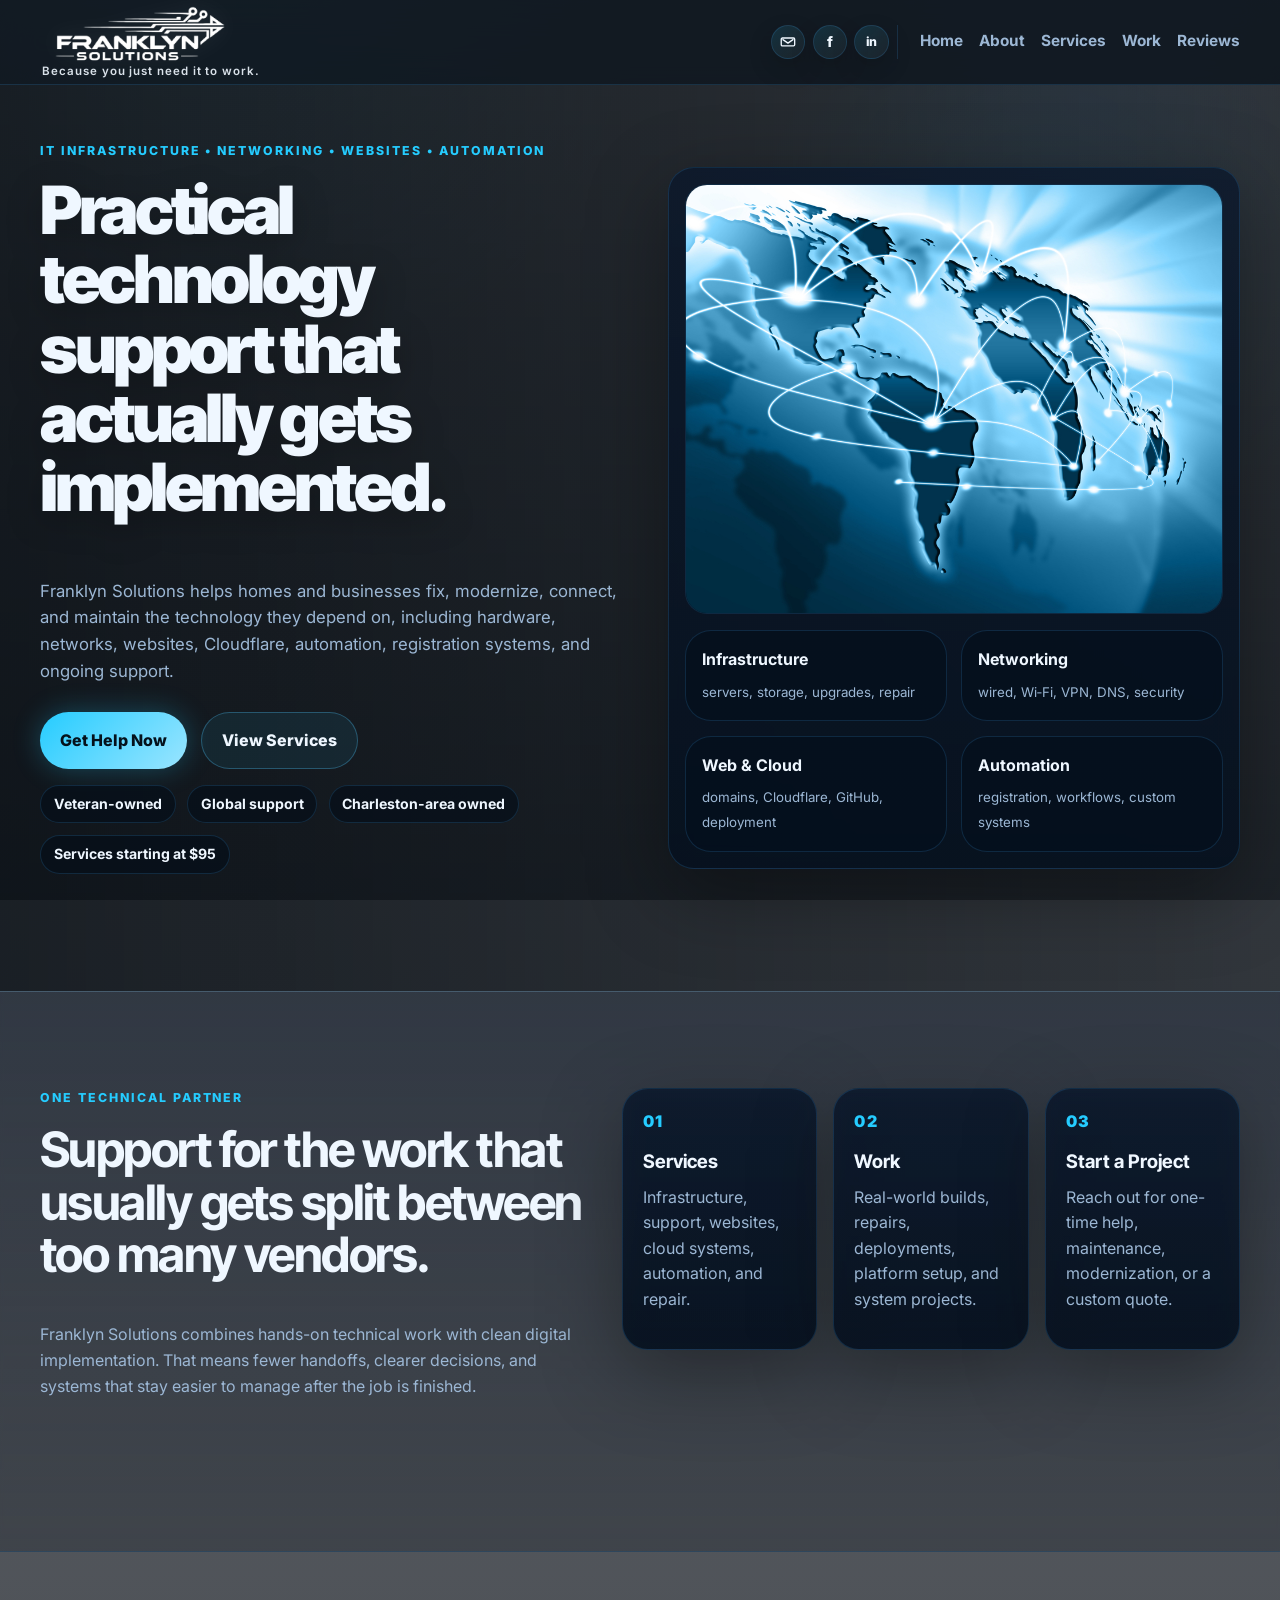
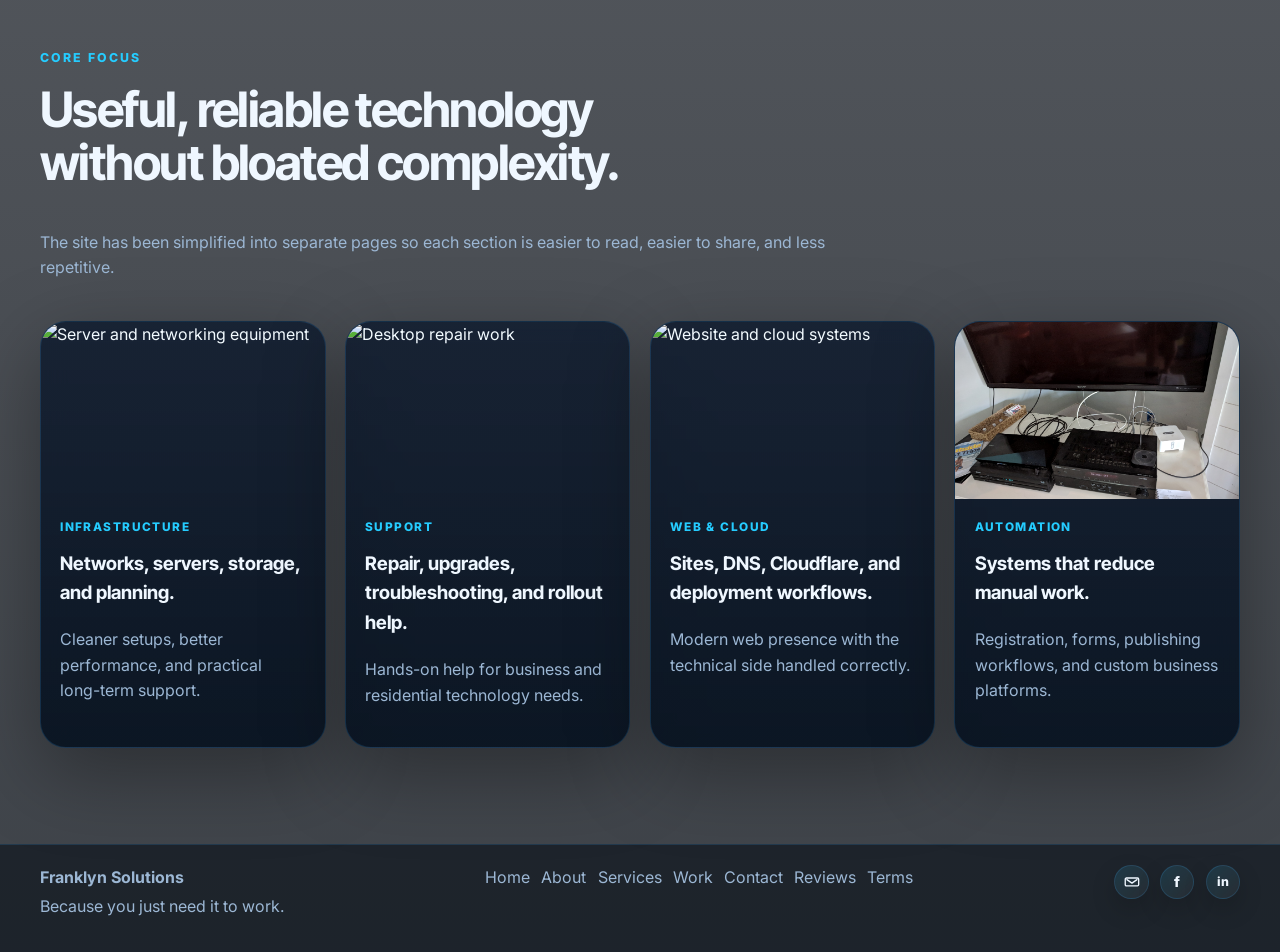
==== commit 30a7409b: "Add files via upload" ====
--- a/index.html
+++ b/index.html
@@ -3,8 +3,8 @@
 <head>
   <meta charset="UTF-8" />
   <meta name="viewport" content="width=device-width, initial-scale=1.0" />
-  <meta name="description" content="Franklyn Solutions delivers IT infrastructure, networking, websites, DNS and Cloudflare configuration, registration systems, automation, support, and modern technology solutions for homes and businesses." />
-  <title>Franklyn Solutions | IT Infrastructure, Networking, Websites, and Automation</title>
+  <meta name="description" content="Franklyn Solutions delivers practical IT support, infrastructure, networking, websites, cloud setup, automation, repair, and technology consulting for homes and businesses." />
+  <title>Franklyn Solutions | Practical Technology Support</title>
   <link rel="preconnect" href="https://fonts.googleapis.com">
   <link rel="preconnect" href="https://fonts.gstatic.com" crossorigin>
   <link href="https://fonts.googleapis.com/css2?family=Inter:wght@400;500;600;700;800;900&family=Inter+Tight:wght@600;700;800;900&display=swap" rel="stylesheet">
@@ -16,395 +16,116 @@
 <body>
   <div class="site-overlay"></div>
   <div class="bg-grid"></div>
-
   <header class="topbar">
     <div class="container nav-wrap">
-      <a class="brand" href="#home" aria-label="Franklyn Solutions home">
+      <a class="brand" href="index.html" aria-label="Franklyn Solutions home">
         <img src="assets/brand-header.png" alt="Franklyn Solutions logo" />
         <span class="brand-tagline">Because you just need it to work.</span>
       </a>
-
       <button class="menu-toggle" aria-expanded="false" aria-controls="site-nav" aria-label="Toggle navigation">
         <span></span><span></span><span></span>
       </button>
-
       <nav id="site-nav" class="site-nav">
-        <a href="#services">Services</a>
-        <a href="#about">About</a>
-        <a href="#contact" class="nav-cta">Contact</a>
+        <span class="nav-social nav-social-primary" aria-label="Quick links">
+          <a class="social-icon social-icon-email" href="contact.html" aria-label="Contact Franklyn Solutions">
+            <svg viewBox="0 0 24 24" aria-hidden="true"><path d="M4.5 6.75h15a1.5 1.5 0 0 1 1.5 1.5v7.5a1.5 1.5 0 0 1-1.5 1.5h-15a1.5 1.5 0 0 1-1.5-1.5v-7.5a1.5 1.5 0 0 1 1.5-1.5Zm.75 2.1 6.75 4.65 6.75-4.65" fill="none" stroke="currentColor" stroke-width="1.8" stroke-linecap="round" stroke-linejoin="round"/></svg>
+          </a>
+          <a class="social-icon" href="https://www.facebook.com/FranklynSolutions" target="_blank" rel="noopener" aria-label="Franklyn Solutions on Facebook">f</a>
+          <a class="social-icon social-icon-linkedin" href="https://www.linkedin.com/company/franklynsolutions" target="_blank" rel="noopener" aria-label="Franklyn Solutions on LinkedIn">in</a>
+        </span>
+        <a href="index.html">Home</a>
+        <a href="about.html">About</a>
+        <a href="services.html">Services</a>
+        <a href="work.html">Work</a>
         <a href="https://franklynsolutions.com/review" target="_blank" rel="noopener">Reviews</a>
       </nav>
     </div>
   </header>
-
   <main id="home">
     <section class="hero section">
       <div class="container hero-grid">
         <div class="hero-copy reveal">
           <p class="eyebrow">IT infrastructure • networking • websites • automation</p>
-          <h1>Practical technology support, custom systems, and real implementation.</h1>
-          <p class="hero-text">
-            Franklyn Solutions helps businesses and homes with infrastructure, networking, hardware repair, websites, Cloudflare and DNS, point-of-sale systems, event registration platforms, automation, and custom application workflows that are built to stay usable long after launch.
-          </p>
+          <h1>Practical technology support that actually gets implemented.</h1>
+          <p class="hero-text">Franklyn Solutions helps homes and businesses fix, modernize, connect, and maintain the technology they depend on, including hardware, networks, websites, Cloudflare, automation, registration systems, and ongoing support.</p>
           <div class="hero-actions">
-            <a class="btn btn-primary" href="#contact">Get Help Now</a>
-            <a class="btn btn-secondary" href="https://franklynsolutions.com/review" target="_blank" rel="noopener">Read Reviews</a>
+            <a class="btn btn-primary" href="contact.html">Get Help Now</a>
+            <a class="btn btn-secondary" href="services.html">View Services</a>
           </div>
           <div class="hero-badges">
             <span class="info-pill">Veteran-owned</span>
+            <span class="info-pill">Global support</span>
+            <span class="info-pill">Charleston-area owned</span>
             <span class="info-pill">Services starting at $95</span>
-            <span class="info-pill">Charleston-area support</span>
           </div>
-          <ul class="hero-points">
-            <li>Business and residential technology services</li>
-            <li>Custom systems, POS, registration, and workflow automation</li>
-            <li>Hands-on implementation across hardware, web, and infrastructure</li>
-          </ul>
         </div>
-
         <div class="hero-visual reveal delay-1">
           <div class="hero-panel glass">
-            <div class="hero-image-frame">
-              <img src="assets/hero-realwork.jpg" alt="Real Franklyn Solutions hardware and infrastructure work" />
-            </div>
-            <div class="hero-stack">
-              <div class="metric-card">
-                <span>Franklyn Solutions</span>
-                <strong>Technology consulting and implementation for infrastructure, connected systems, and modern digital operations.</strong>
-              </div>
-              <div class="hero-mini-grid">
-                <div><b>Infrastructure</b><small>servers, storage, upgrades, repair</small></div>
-                <div><b>Networking</b><small>wired, Wi‑Fi, VPN, DNS, security</small></div>
-                <div><b>Web & Cloud</b><small>domains, Cloudflare, GitHub, deployment</small></div>
-                <div><b>Platforms</b><small>registration, automation, workflow systems</small></div>
-              </div>
+            <div class="hero-image-frame"><img src="assets/hero-realwork.jpg" alt="Real Franklyn Solutions hardware and infrastructure work" /></div>
+            <div class="hero-mini-grid">
+              <div><b>Infrastructure</b><small>servers, storage, upgrades, repair</small></div>
+              <div><b>Networking</b><small>wired, Wi‑Fi, VPN, DNS, security</small></div>
+              <div><b>Web & Cloud</b><small>domains, Cloudflare, GitHub, deployment</small></div>
+              <div><b>Automation</b><small>registration, workflows, custom systems</small></div>
             </div>
           </div>
         </div>
       </div>
     </section>
-
-    <section id="services" class="section">
-      <div class="container">
+    <section class="section section-alt">
+      <div class="container split-grid">
         <div class="section-heading reveal">
-          <p class="eyebrow">Core services</p>
-          <h2>Technology services built around what clients actually need to keep moving.</h2>
-          <p>
-            Franklyn Solutions supports homes, businesses, and modern digital operations with a mix of hands-on repair, infrastructure work,
-            clean deployment, and long-term practical support.
-          </p>
+          <p class="eyebrow">One technical partner</p>
+          <h2>Support for the work that usually gets split between too many vendors.</h2>
+          <p>Franklyn Solutions combines hands-on technical work with clean digital implementation. That means fewer handoffs, clearer decisions, and systems that stay easier to manage after the job is finished.</p>
         </div>
-
-        <div class="service-grid service-grid-4">
-          <article class="service-card glass reveal">
-            <img src="assets/service-infrastructure.png" alt="Server, storage, and networking equipment in a real-world setup" />
-            <div class="card-copy">
-              <p class="card-kicker">Infrastructure & networking</p>
-              <h3>Stable systems, cleaner performance, and smarter planning.</h3>
-              <p>Network design, Wi‑Fi, servers, storage, VPN, equipment planning, performance tuning, and practical infrastructure consulting.</p>
-            </div>
-          </article>
-
-          <article class="service-card glass reveal delay-1">
-            <img src="assets/service-support.png" alt="Desktop computer opened on-site for diagnosis and repair" />
-            <div class="card-copy">
-              <p class="card-kicker">Business & home support</p>
-              <h3>Hands-on support that keeps daily technology usable.</h3>
-              <p>Desktop and laptop repair, upgrades, device rollout, smart home integration, office setups, AV, cameras, and troubleshooting.</p>
-            </div>
-          </article>
-
-          <article class="service-card glass reveal delay-2">
-            <img src="assets/service-cloud.png" alt="Website, cloud, and digital systems work" />
-            <div class="card-copy">
-              <p class="card-kicker">Websites & cloud systems</p>
-              <h3>Web presence backed by real technical setup.</h3>
-              <p>Website modernization, domain and DNS work, Cloudflare setup, GitHub + Pages workflows, and ongoing technical site updates.</p>
-            </div>
-          </article>
-
-          <article class="service-card glass reveal delay-3">
-            <img src="assets/project-av-setup.jpg" alt="Custom systems, AV, smart home, and connected business workflow support" />
-            <div class="card-copy">
-              <p class="card-kicker">Custom systems & automation</p>
-              <h3>Custom platforms that fit the way you actually operate.</h3>
-              <p>Point-of-sale systems, event registration platforms, forms and waivers, connected business workflows, custom applications, and automation that stays manageable.</p>
-            </div>
-          </article>
+        <div class="quick-card-grid">
+          <a class="quick-card glass reveal" href="services.html"><span>01</span><h3>Services</h3><p>Infrastructure, support, websites, cloud systems, automation, and repair.</p></a>
+          <a class="quick-card glass reveal delay-1" href="work.html"><span>02</span><h3>Work</h3><p>Real-world builds, repairs, deployments, platform setup, and system projects.</p></a>
+          <a class="quick-card glass reveal delay-2" href="contact.html"><span>03</span><h3>Start a Project</h3><p>Reach out for one-time help, maintenance, modernization, or a custom quote.</p></a>
         </div>
       </div>
     </section>
-
-    <section id="systems" class="section section-alt">
+    <section class="section">
       <div class="container">
         <div class="section-heading reveal">
-          <p class="eyebrow">Digital infrastructure & online systems</p>
-          <h2>Web, DNS, registration, and automation belong in the same conversation.</h2>
-          <p>
-            The value is not just making something look good. It is knowing how to connect domains, hosting, point-of-sale tools,
-            registration flows, payments, custom applications, and automation so the whole system works cleanly after launch.
-          </p>
+          <p class="eyebrow">Core focus</p>
+          <h2>Useful, reliable technology without bloated complexity.</h2>
+          <p>The site has been simplified into separate pages so each section is easier to read, easier to share, and less repetitive.</p>
         </div>
-
-        <div class="system-grid">
-          <article class="system-card glass reveal">
-            <p class="card-kicker">Websites, DNS & Cloudflare</p>
-            <h3>Technical website deployment, not just design.</h3>
-            <p>Static sites, GitHub-based workflows, Cloudflare Pages, DNS records, domain cutovers, and the technical cleanup that makes launches behave correctly.</p>
-            <ul>
-              <li>Website modernization and migration</li>
-              <li>DNS, domains, SSL, and Cloudflare configuration</li>
-              <li>Fast edit-and-deploy workflows for ongoing updates</li>
-            </ul>
-          </article>
-
-          <article class="system-card glass reveal delay-1">
-            <p class="card-kicker">Registration, payments & client portals</p>
-            <h3>Branded registration experiences with working backend flow.</h3>
-            <p>Event registration systems, payment coordination, forms, waivers, attendee workflows, and clean admin setup for organizers that need something dependable.</p>
-            <ul>
-              <li>Registration pages and ticketing setup</li>
-              <li>Payment workflow coordination</li>
-              <li>Forms, waivers, sponsor and volunteer flow</li>
-            </ul>
-          </article>
-
-          <article class="system-card glass reveal delay-2">
-            <p class="card-kicker">Automation, content & publishing systems</p>
-            <h3>Connected business workflows that reduce manual work.</h3>
-            <p>Centralized social publishing, asset organization, AI-assisted content workflows, and operational automation designed around the way a small business actually runs.</p>
-            <ul>
-              <li>Cross-platform publishing workflows</li>
-              <li>Automation and integration strategy</li>
-              <li>Connected digital operations for growth</li>
-            </ul>
-          </article>
-        </div>
-      </div>
-    </section>
-
-    <section class="section section-alt" id="capabilities">
-      <div class="container">
-        <div class="section-heading reveal">
-          <p class="eyebrow">What Franklyn Solutions can handle</p>
-          <h2>One technical partner for the work that usually gets split between multiple vendors.</h2>
-          <p>From hardware and networking to websites, DNS, automation, and live deployment work, Franklyn Solutions connects the pieces into one working environment.</p>
-        </div>
-
-        <div class="pillars-grid pillars-grid-4">
-          <article class="pillar glass reveal">
-            <h3>Infrastructure & Networking</h3>
-            <ul>
-              <li>Wired and wireless network design</li>
-              <li>Firewall, VPN, and remote connectivity</li>
-              <li>Server deployment and storage planning</li>
-              <li>Business and home technology upgrades</li>
-            </ul>
-          </article>
-          <article class="pillar glass reveal delay-1">
-            <h3>Implementation & Support</h3>
-            <ul>
-              <li>Device rollout, troubleshooting, and repair</li>
-              <li>Maintenance plans and proactive care</li>
-              <li>Hardware sourcing and deployment</li>
-              <li>Cross-platform systems integration</li>
-            </ul>
-          </article>
-          <article class="pillar glass reveal delay-2">
-            <h3>Web, DNS & Cloud Systems</h3>
-            <ul>
-              <li>Domain and DNS management</li>
-              <li>Cloudflare and technical website deployment</li>
-              <li>GitHub-based update workflows</li>
-              <li>Live-site troubleshooting and cutover support</li>
-            </ul>
-          </article>
-          <article class="pillar glass reveal delay-3">
-            <h3>Automation & Business Platforms</h3>
-            <ul>
-              <li>Point-of-sale, registration, and form workflows</li>
-              <li>Custom applications and admin process coordination</li>
-              <li>Publishing systems and workflow automation</li>
-              <li>Practical modernization without overcomplication</li>
-            </ul>
-          </article>
-        </div>
-      </div>
-    </section>
-
-    <section id="projects" class="section">
-      <div class="container">
-        <div class="section-heading reveal">
-          <p class="eyebrow">Featured work</p>
-          <h2>Real infrastructure work, real repairs, real installs, and real systems thinking.</h2>
-          <p>
-            Franklyn Solutions is not a stock-photo version of IT. The work includes servers, storage, custom builds, office support,
-            laptop repair, cameras, AV, web deployment, point-of-sale systems, registration platforms, and connected business workflows.
-          </p>
-        </div>
-
-        <div class="projects-grid projects-grid-wide">
-          <article class="project-feature glass reveal">
-            <img src="assets/project-feature-infra.png" alt="Large EPYC-based infrastructure build inside a custom case" />
-            <div class="project-copy">
-              <p class="card-kicker">Infrastructure project</p>
-              <h3>Systems consulting backed by real implementation.</h3>
-              <p>Servers, storage, custom builds, rack-style hardware, upgrades, cleanup, and deeper technical work that proves the infrastructure side is real.</p>
-            </div>
-          </article>
-
-          <div class="project-card-stack">
-            <article class="project-brief glass reveal delay-1">
-              <p class="card-kicker">Website deployment</p>
-              <h3>GitHub + Cloudflare Pages workflow</h3>
-              <p>Fast static-site publishing with editable source files, DNS control, cleaner launches, and easier iteration for future updates.</p>
-            </article>
-            <article class="project-brief glass reveal delay-2">
-              <p class="card-kicker">Registration platform</p>
-              <h3>Branded event registration and payment flow</h3>
-              <p>Event pages, waivers, attendee flow, backend setup, and payment coordination presented as a business platform service.</p>
-            </article>
-            <article class="project-brief glass reveal delay-3">
-              <p class="card-kicker">Centralized content operations</p>
-              <h3>Social publishing and automation system</h3>
-              <p>Cross-platform scheduling, organized posting workflows, and AI-assisted automation as a connected operations offering.</p>
-            </article>
-          </div>
-        </div>
-
-        <div class="gallery-grid gallery-grid-projects">
-          <figure class="gallery-card glass reveal"><img src="assets/project-placeholder-1.png" alt="Infrastructure placeholder image" /></figure>
-          <figure class="gallery-card glass reveal delay-1"><img src="assets/project-placeholder-2.png" alt="Support placeholder image" /></figure>
-          <figure class="gallery-card glass reveal delay-2"><img src="assets/project-placeholder-3.png" alt="Networking placeholder image" /></figure>
-          <figure class="gallery-card glass reveal delay-3"><img src="assets/project-placeholder-4.png" alt="Smart home placeholder image" /></figure>
-        </div>
-      </div>
-    </section>
-
-    <section id="snapshots" class="section section-alt">
-      <div class="container">
-        <div class="section-heading reveal">
-          <p class="eyebrow">Project snapshots</p>
-          <h2>A broader look at repair work, office setups, installs, custom systems, and on-site support.</h2>
-          <p>Selected examples of the kind of real-world work Franklyn Solutions handles across business, residential, and mixed technology environments.</p>
-        </div>
-
-        <div class="snapshot-grid">
-          <article class="snapshot-card glass reveal">
-            <img src="assets/project-server-gpu.jpg" alt="High-performance custom build with graphics hardware" />
-            <div class="snapshot-copy"><h3>Custom builds</h3><p>Hands-on hardware work, upgrades, and performance-focused system builds.</p></div>
-          </article>
-          <article class="snapshot-card glass reveal delay-1">
-            <img src="assets/snapshot-desktop-repair-real.jpg" alt="Desktop computer opened for on-site repair under a desk" />
-            <div class="snapshot-copy"><h3>Repair & troubleshooting</h3><p>Desktop diagnosis, parts replacement, cleanup, and practical repair work.</p></div>
-          </article>
-          <article class="snapshot-card glass reveal delay-2">
-            <img src="assets/snapshot-component-work.jpg" alt="Close-up of motherboard and component-level diagnostic work" />
-            <div class="snapshot-copy"><h3>Component-level work</h3><p>Internal hardware evaluation, upgrades, and deeper technical service.</p></div>
-          </article>
-          <article class="snapshot-card glass reveal">
-            <img src="assets/project-drive-array-close.jpg" alt="Drive array and storage infrastructure setup" />
-            <div class="snapshot-copy"><h3>Servers & storage</h3><p>Networked devices, storage systems, and scalable hardware planning.</p></div>
-          </article>
-          <article class="snapshot-card glass reveal delay-1">
-            <img src="assets/snapshot-clean-build.jpg" alt="Finished custom workstation build inside a large tower case" />
-            <div class="snapshot-copy"><h3>Clean finished systems</h3><p>Completed deployments that still fit a polished modern setup.</p></div>
-          </article>
-          <article class="snapshot-card glass reveal delay-2">
-            <img src="assets/snapshot-laptop-repair-real.jpg" alt="Laptop opened for repair and drive replacement" />
-            <div class="snapshot-copy"><h3>Laptop & mobile repair</h3><p>Drive swaps, teardown work, component replacement, and portable device service.</p></div>
-          </article>
-        </div>
-      </div>
-    </section>
-
-    <section id="about" class="section">
-      <div class="container about-grid">
-        <div class="about-copy reveal">
-          <p class="eyebrow">About Franklyn Solutions</p>
-          <h2>Built around deep technical experience, practical thinking, and real implementation.</h2>
-          <p>
-            Franklyn Solutions is locally owned, veteran owned, and built around years of hands-on work across small business IT, residential technology, networking, infrastructure, hardware repair, websites, DNS, deployment workflows, automation, and ongoing support.
-          </p>
-          <p>
-            The common thread is simple: understand the problem, design the right fix, and implement it in a way that holds up. Whether the job is a repair, an upgrade, a website refresh, a network rebuild, an event platform, or a broader system rollout, the goal is to give clients one technical partner who can actually connect the pieces.
-          </p>
-          <div class="about-points">
-            <article class="point glass">
-              <strong>Practical</strong>
-              <span>Clear recommendations without bloated complexity.</span>
-            </article>
-            <article class="point glass">
-              <strong>Hands-on</strong>
-              <span>Real implementation experience across hardware, web, and infrastructure.</span>
-            </article>
-            <article class="point glass">
-              <strong>Adaptable</strong>
-              <span>Support for one-off needs, ongoing maintenance, and larger projects.</span>
-            </article>
-          </div>
-        </div>
-
-        <div class="about-visual reveal delay-1">
-          <div class="about-stack glass">
-            <img src="assets/about-pj-hoodie.jpg" alt="PJ at work in front of a development environment" />
-          </div>
-        </div>
-      </div>
-    </section>
-
-    <section id="testimonials" class="section section-alt">
-      <div class="container">
-        <div class="section-heading reveal">
-          <p class="eyebrow">Client feedback</p>
-          <h2>Trusted by clients who needed the technology side handled correctly.</h2>
-        </div>
-
-        <div class="testimonial-grid">
-          <article class="quote glass reveal">
-            <p>“Wonderful service. Friendly, extremely knowledgeable, and not afraid to help with all the little things too.”</p>
-            <span>Jacqueline Tracy, Ph.D.</span>
-          </article>
-          <article class="quote glass reveal delay-1">
-            <p>“They took all the guesswork out of researching, purchasing, and configuring the equipment. Business is running smooth again.”</p>
-            <span>Jay Pease, JPEG</span>
-          </article>
-          <article class="quote glass reveal delay-2">
-            <p>“Fast, reliable, and efficient. Their service is stellar and they are my go-to for technology needs.”</p>
-            <span>Fritz Brenner, Two Sails Marketing</span>
-          </article>
-        </div>
-      </div>
-    </section>
-
-    <section id="contact" class="section contact-section">
-      <div class="container contact-panel glass reveal">
-        <div>
-          <p class="eyebrow">Contact</p>
-          <h2>Ready to fix something, upgrade something, or launch something better?</h2>
-          <p>
-            Reach out for infrastructure work, websites, DNS and Cloudflare setup, point-of-sale systems, event registration platforms, repair, support, automation, AV, camera installs, smart home work, custom applications, or broader technology cleanup.
-          </p>
-        </div>
-        <div class="contact-meta">
-          <a href="mailto:support@franklynsolutions.com">support@franklynsolutions.com</a>
-          <a href="tel:8434750085">843-475-0085</a>
-          <a href="https://franklynsolutions.com/review" target="_blank" rel="noopener">Read client reviews</a>
-          <span>Services starting at $95 • custom projects quoted to scope</span>
-          <span>Locally owned • veteran owned • practical hands-on service</span>
+        <div class="service-grid service-grid-4">
+          <article class="service-card glass reveal"><img src="assets/service-infrastructure.png" alt="Server and networking equipment" /><div class="card-copy"><p class="card-kicker">Infrastructure</p><h3>Networks, servers, storage, and planning.</h3><p>Cleaner setups, better performance, and practical long-term support.</p></div></article>
+          <article class="service-card glass reveal delay-1"><img src="assets/service-support.png" alt="Desktop repair work" /><div class="card-copy"><p class="card-kicker">Support</p><h3>Repair, upgrades, troubleshooting, and rollout help.</h3><p>Hands-on help for business and residential technology needs.</p></div></article>
+          <article class="service-card glass reveal delay-2"><img src="assets/service-cloud.png" alt="Website and cloud systems" /><div class="card-copy"><p class="card-kicker">Web & Cloud</p><h3>Sites, DNS, Cloudflare, and deployment workflows.</h3><p>Modern web presence with the technical side handled correctly.</p></div></article>
+          <article class="service-card glass reveal delay-3"><img src="assets/project-av-setup.jpg" alt="Connected systems work" /><div class="card-copy"><p class="card-kicker">Automation</p><h3>Systems that reduce manual work.</h3><p>Registration, forms, publishing workflows, and custom business platforms.</p></div></article>
         </div>
       </div>
     </section>
   </main>
-
   <footer class="footer">
-    <div class="container footer-wrap">
-      <span>Franklyn Solutions</span>
-      <span>Because you just need it to work.</span>
-      <a href="https://franklynsolutions.com/review" target="_blank" rel="noopener">Leave a review</a>
+    <div class="container footer-wrap footer-wrap-enhanced">
+      <div>
+        <strong>Franklyn Solutions</strong>
+        <span>Because you just need it to work.</span>
+      </div>
+      <nav class="footer-links" aria-label="Footer navigation">
+        <a href="index.html">Home</a>
+        <a href="about.html">About</a>
+        <a href="services.html">Services</a>
+        <a href="work.html">Work</a>
+        <a href="contact.html">Contact</a>
+        <a href="https://franklynsolutions.com/review" target="_blank" rel="noopener">Reviews</a>
+        <a href="terms.html">Terms</a>
+      </nav>
+      <div class="social-links" aria-label="Social links">
+        <a class="social-icon social-icon-email" href="contact.html" aria-label="Contact Franklyn Solutions">
+          <svg viewBox="0 0 24 24" aria-hidden="true"><path d="M4.5 6.75h15a1.5 1.5 0 0 1 1.5 1.5v7.5a1.5 1.5 0 0 1-1.5 1.5h-15a1.5 1.5 0 0 1-1.5-1.5v-7.5a1.5 1.5 0 0 1 1.5-1.5Zm.75 2.1 6.75 4.65 6.75-4.65" fill="none" stroke="currentColor" stroke-width="1.8" stroke-linecap="round" stroke-linejoin="round"/></svg>
+        </a>
+        <a class="social-icon" href="https://www.facebook.com/FranklynSolutions" target="_blank" rel="noopener" aria-label="Franklyn Solutions on Facebook">f</a>
+        <a class="social-icon social-icon-linkedin" href="https://www.linkedin.com/company/franklynsolutions" target="_blank" rel="noopener" aria-label="Franklyn Solutions on LinkedIn">in</a>
+      </div>
     </div>
   </footer>
-
   <script src="script.js"></script>
 </body>
 </html>
--- a/styles.css
+++ b/styles.css
@@ -105,12 +105,12 @@
 
 .site-nav {
   display: flex;
-  gap: 1.1rem;
+  gap: 1rem;
   align-items: center;
   flex-wrap: wrap;
   justify-content: flex-end;
 }
-.site-nav a { color: var(--muted); font-weight: 700; font-size: 0.98rem; }
+.site-nav a { color: var(--muted); font-weight: 700; font-size: 0.96rem; }
 .site-nav a:hover { color: var(--text); }
 .nav-cta {
   padding: 0.72rem 1rem;
@@ -546,3 +546,191 @@
   .brand-tagline { font-size: 0.56rem; }
   .hero-copy h1 { font-size: clamp(2.5rem, 12vw, 4rem); }
 }
+
+
+/* Multi-page polish */
+.site-nav .nav-social {
+  display: inline-flex;
+  gap: 0.45rem;
+  align-items: center;
+}
+.nav-social-primary {
+  margin-right: 0.35rem;
+  padding-right: 0.55rem;
+  border-right: 1px solid var(--line);
+}
+.site-nav .nav-social a.social-icon,
+.social-links a.social-icon {
+  width: 2.15rem;
+  height: 2.15rem;
+  display: inline-flex;
+  align-items: center;
+  justify-content: center;
+  border: 1px solid var(--line);
+  background: linear-gradient(135deg, rgba(37, 204, 255, 0.13), rgba(255, 255, 255, 0.045));
+  color: var(--text);
+  border-radius: 999px;
+  padding: 0;
+  font-size: 0.9rem;
+  font-weight: 800;
+  line-height: 1;
+  box-shadow: 0 10px 24px rgba(0, 0, 0, 0.18);
+}
+.social-icon svg {
+  width: 1.12rem;
+  height: 1.12rem;
+}
+.social-icon-email {
+  font-size: 0.95rem !important;
+}
+.social-icon-linkedin {
+  font-size: 0.78rem !important;
+  letter-spacing: -0.04em;
+}
+.page-hero h1,
+.contact-panel h1,
+.about-copy h1 {
+  font-family: 'Inter Tight', 'Inter', sans-serif;
+  font-size: clamp(2.35rem, 4.5vw, 4rem);
+  line-height: 1.05;
+  letter-spacing: -0.045em;
+  max-width: 13ch;
+  margin: 0 0 1rem;
+}
+.page-hero .section-heading { margin-bottom: 0; }
+.split-grid {
+  display: grid;
+  grid-template-columns: 0.95fr 1.05fr;
+  gap: 1.4rem;
+  align-items: start;
+}
+.quick-card-grid {
+  display: grid;
+  grid-template-columns: repeat(3, minmax(0, 1fr));
+  gap: 1rem;
+}
+.quick-card {
+  display: block;
+  border-radius: var(--radius);
+  padding: 1.25rem;
+}
+.quick-card span {
+  color: var(--accent);
+  font-weight: 900;
+  letter-spacing: 0.1em;
+}
+.quick-card h3 {
+  font-family: 'Inter Tight', 'Inter', sans-serif;
+  margin: 0.75rem 0 0.5rem;
+  color: var(--text);
+}
+.terms-grid {
+  display: grid;
+  grid-template-columns: repeat(2, minmax(0, 1fr));
+  gap: 1rem;
+}
+.term-card {
+  border-radius: var(--radius);
+  padding: 1.35rem;
+}
+.term-card h2 {
+  font-family: 'Inter Tight', 'Inter', sans-serif;
+  color: var(--text);
+  font-size: 1.15rem;
+  line-height: 1.25;
+  margin-bottom: 0.65rem;
+}
+.footer-wrap-enhanced {
+  align-items: flex-start;
+}
+.footer-wrap-enhanced > div:first-child {
+  display: grid;
+  gap: .25rem;
+}
+.footer-links,
+.social-links {
+  display: flex;
+  gap: .7rem;
+  flex-wrap: wrap;
+}
+.footer-links a { color: var(--muted); }
+.footer-links a:hover,
+.social-links a:hover,
+.site-nav .nav-social a:hover { color: var(--text); border-color: var(--line-strong); }
+.social-links a.social-icon:hover,
+.site-nav .nav-social a.social-icon:hover { transform: translateY(-1px); }
+@media (max-width: 1100px) {
+  .site-nav .nav-social { width: auto; justify-content: flex-end; }
+}
+@media (max-width: 980px) {
+  .split-grid,
+  .quick-card-grid,
+  .terms-grid { grid-template-columns: 1fr; }
+  .page-hero h1,
+  .contact-panel h1,
+  .about-copy h1 { max-width: 16ch; }
+}
+@media (max-width: 760px) {
+  .site-nav .nav-social { justify-content: flex-start; }
+}
+
+
+/* Featured project polish */
+.project-spotlight-section {
+  padding-top: 0;
+}
+.project-spotlight {
+  border-radius: var(--radius);
+  padding: clamp(1.35rem, 3vw, 2.35rem);
+  display: grid;
+  grid-template-columns: 1.35fr 0.65fr;
+  gap: 1.4rem;
+  align-items: center;
+  overflow: hidden;
+  position: relative;
+}
+.project-spotlight::before {
+  content: '';
+  position: absolute;
+  inset: 0;
+  background: radial-gradient(circle at 88% 18%, rgba(37,204,255,0.16), transparent 30%);
+  pointer-events: none;
+}
+.spotlight-copy,
+.spotlight-points { position: relative; z-index: 1; }
+.spotlight-copy h2 {
+  font-family: 'Inter Tight', 'Inter', sans-serif;
+  font-size: clamp(2rem, 4vw, 3.1rem);
+  line-height: 1.05;
+  letter-spacing: -0.04em;
+  margin-bottom: 1rem;
+}
+.spotlight-actions {
+  display: flex;
+  flex-wrap: wrap;
+  gap: .85rem;
+  margin-top: 1.25rem;
+}
+.spotlight-points {
+  display: grid;
+  gap: .7rem;
+}
+.spotlight-points span {
+  border: 1px solid var(--line);
+  background: rgba(37,204,255,0.08);
+  border-radius: 999px;
+  padding: .75rem .95rem;
+  color: var(--text);
+  font-weight: 800;
+  font-size: .92rem;
+}
+@media (max-width: 1100px) {
+  .site-nav { gap: .78rem; }
+  .nav-social-primary { margin-right: 0.1rem; padding-right: 0.4rem; }
+}
+@media (max-width: 980px) {
+  .project-spotlight { grid-template-columns: 1fr; }
+}
+@media (max-width: 760px) {
+  .nav-social-primary { border-right: 0; padding-right: 0; margin-right: 0; }
+}
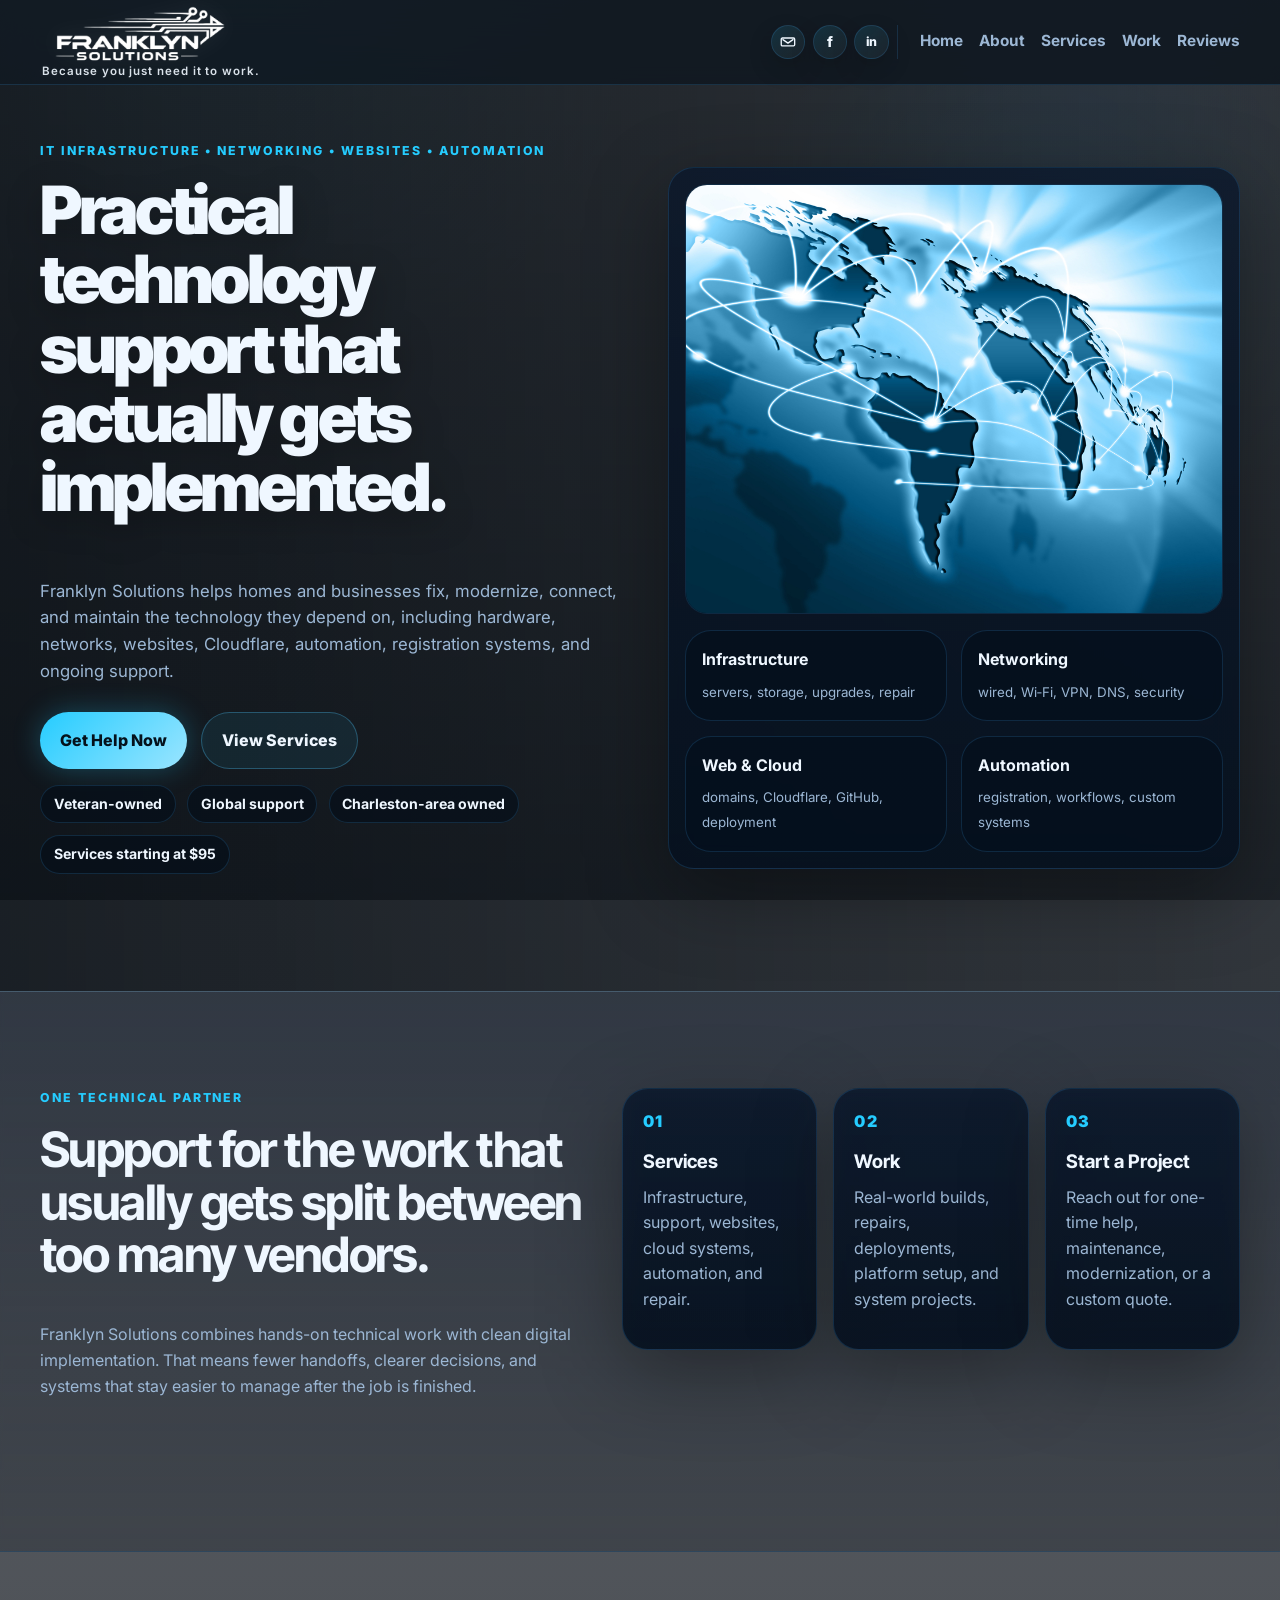
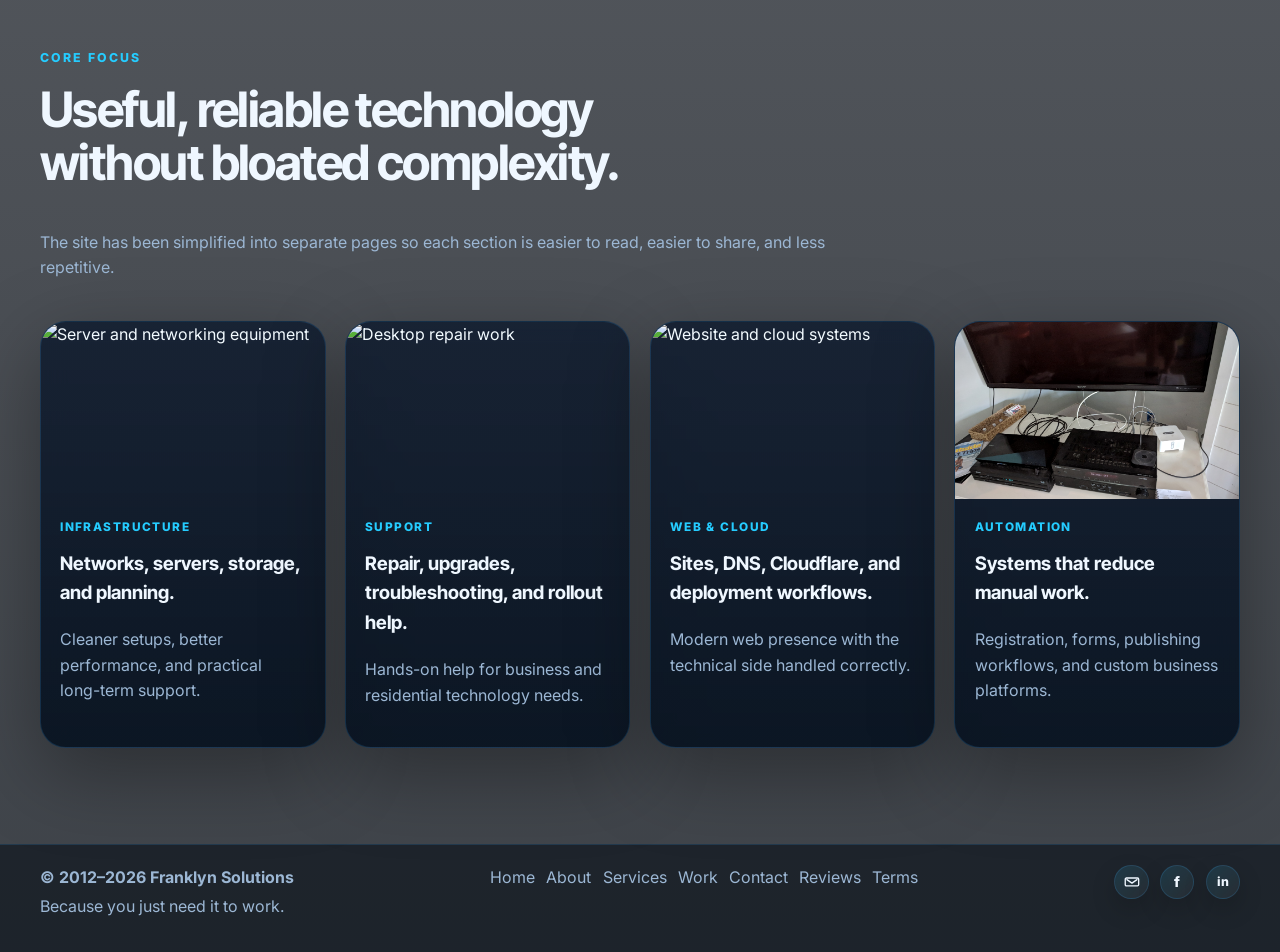
==== commit 65976c1d: "Add files via upload" ====
--- a/index.html
+++ b/index.html
@@ -105,7 +105,7 @@
   <footer class="footer">
     <div class="container footer-wrap footer-wrap-enhanced">
       <div>
-        <strong>Franklyn Solutions</strong>
+        <strong>© 2012–2026 Franklyn Solutions</strong>
         <span>Because you just need it to work.</span>
       </div>
       <nav class="footer-links" aria-label="Footer navigation">
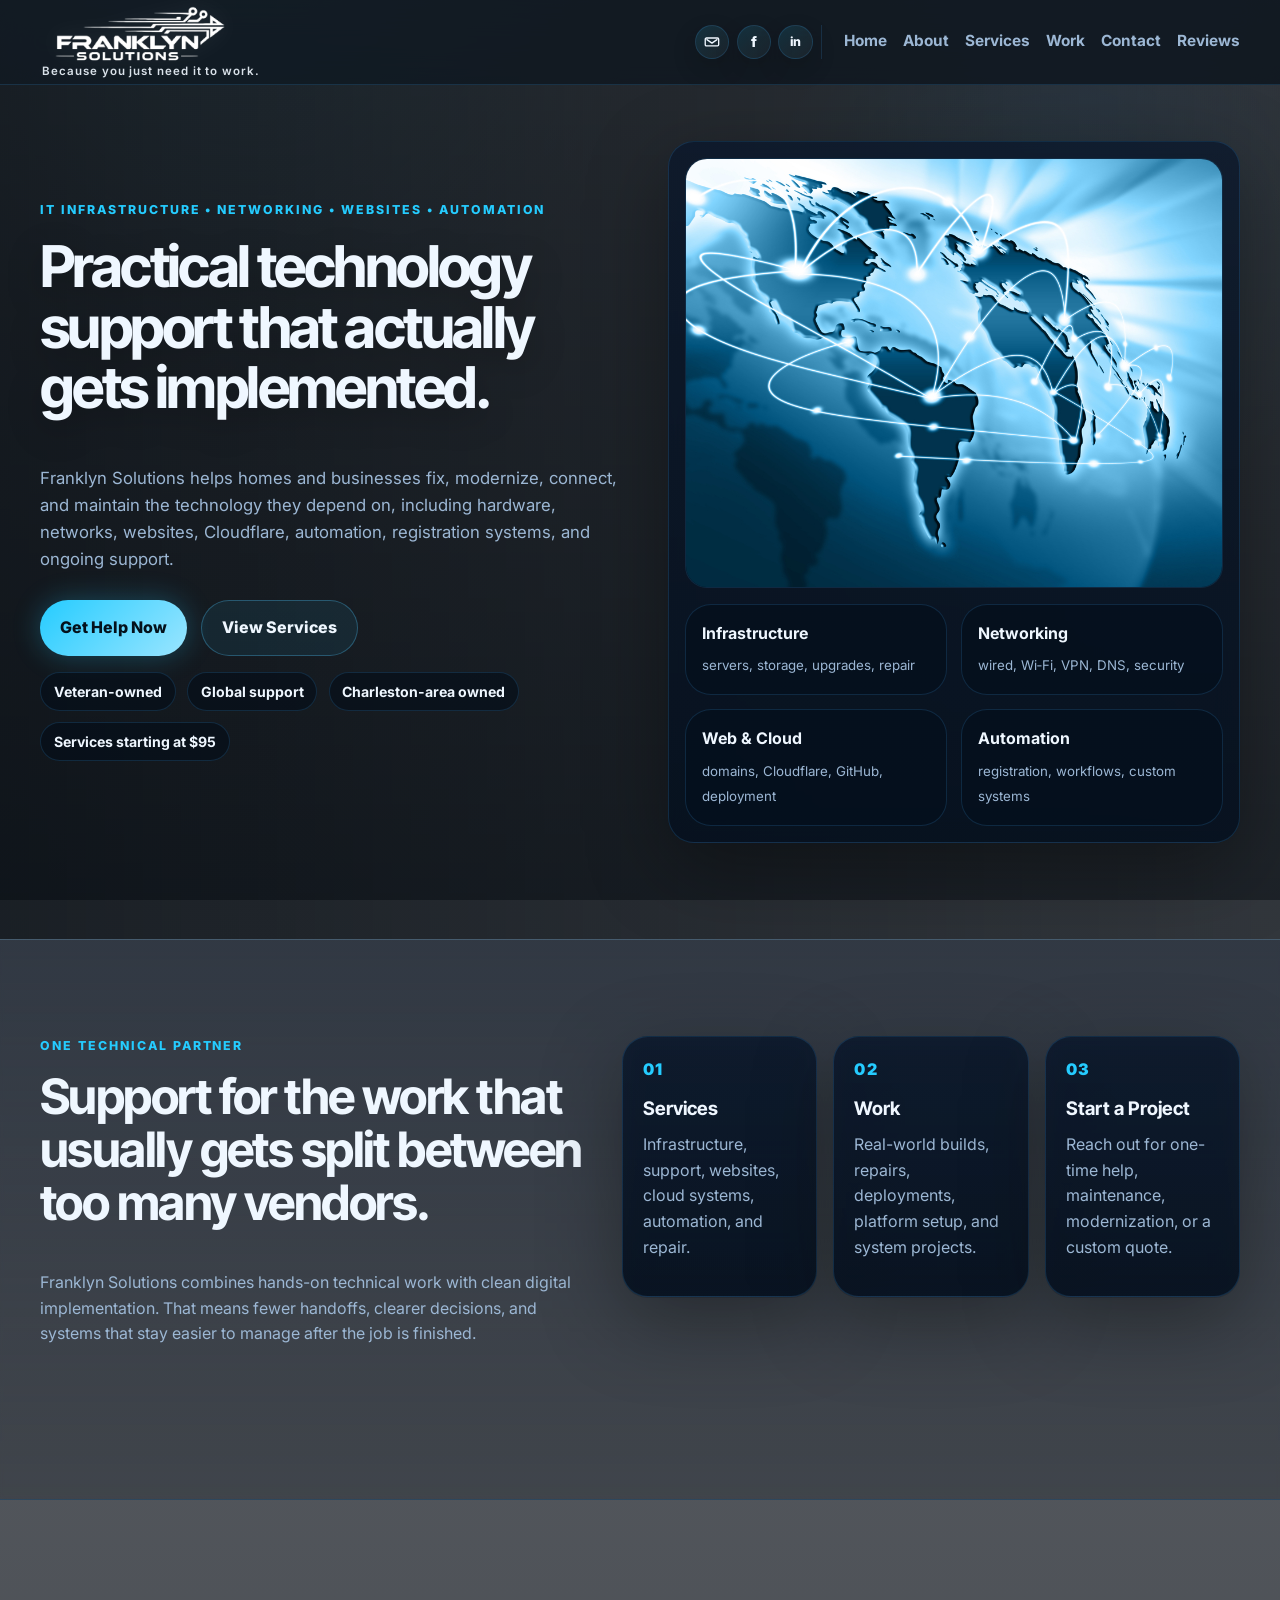
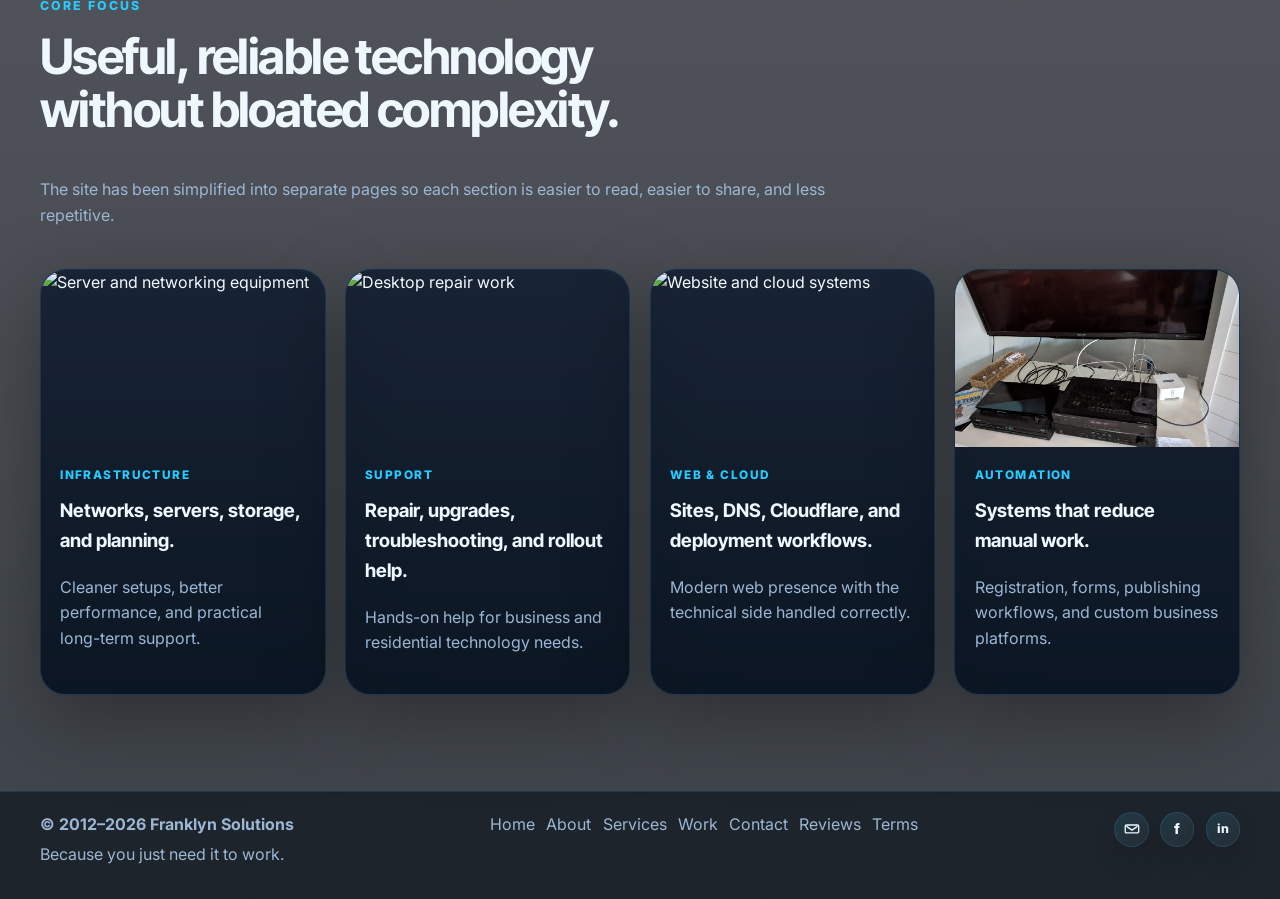
==== commit e40c4d37: "Add files via upload" ====
--- a/index.html
+++ b/index.html
@@ -37,6 +37,7 @@
         <a href="about.html">About</a>
         <a href="services.html">Services</a>
         <a href="work.html">Work</a>
+        <a href="contact.html">Contact</a>
         <a href="https://franklynsolutions.com/review" target="_blank" rel="noopener">Reviews</a>
       </nav>
     </div>
--- a/styles.css
+++ b/styles.css
@@ -143,11 +143,11 @@
   font-family: 'Inter Tight', 'Inter', sans-serif;
 }
 .hero-copy h1 {
-  font-size: clamp(2.7rem, 5.2vw, 4.4rem);
-  line-height: 1.04;
-  letter-spacing: -0.05em;
-  font-weight: 900;
-  max-width: 11.5ch;
+  font-size: clamp(2.35rem, 4.5vw, 4rem);
+  line-height: 1.05;
+  letter-spacing: -0.045em;
+  font-weight: 700;
+  max-width: 13ch;
 }
 
 .section-heading h2,
@@ -495,7 +495,7 @@
     grid-template-columns: 1fr;
   }
   .gallery-grid { grid-template-columns: repeat(2, minmax(0,1fr)); }
-  .hero-copy h1 { max-width: 14ch; }
+  .hero-copy h1 { max-width: 16ch; }
   .about-stack,
   .about-stack > img:first-child { min-height: 420px; }
 }
@@ -536,7 +536,7 @@
   :root { --header-h: 56px; }
   .container { width: min(calc(100% - 1.25rem), var(--max)); }
   .nav-wrap { padding: 0.2rem 0; }
-  .hero-copy h1 { font-size: clamp(2.1rem, 11vw, 3rem); }
+  .hero-copy h1 { font-size: clamp(2.35rem, 4.5vw, 4rem); }
   .btn { width: 100%; }
   .hero-actions { flex-direction: column; }
 }
@@ -544,7 +544,7 @@
 @media (max-width: 720px) {
   .brand img { width: 118px; }
   .brand-tagline { font-size: 0.56rem; }
-  .hero-copy h1 { font-size: clamp(2.5rem, 12vw, 4rem); }
+  .hero-copy h1 { font-size: clamp(2.35rem, 4.5vw, 4rem); }
 }
 
 
@@ -597,7 +597,13 @@
   max-width: 13ch;
   margin: 0 0 1rem;
 }
-.page-hero .section-heading { margin-bottom: 0; }
+.page-hero .section-heading {
+  max-width: var(--max);
+  margin-bottom: 0;
+}
+.page-hero .section-heading > p:not(.eyebrow) {
+  max-width: 64ch;
+}
 .split-grid {
   display: grid;
   grid-template-columns: 0.95fr 1.05fr;
@@ -734,3 +740,145 @@
 @media (max-width: 760px) {
   .nav-social-primary { border-right: 0; padding-right: 0; margin-right: 0; }
 }
+
+/* Contact page neon button layout - scoped so service-page panels keep their original style */
+.contact-page {
+  padding-top: 2rem;
+  padding-bottom: 4.5rem;
+}
+.contact-showcase {
+  display: grid;
+  grid-template-columns: 1.15fr 0.95fr;
+  gap: 3rem;
+  align-items: center;
+  padding: clamp(1.7rem, 3vw, 2.7rem);
+  border-radius: 26px;
+  border-color: rgba(37, 204, 255, 0.38);
+  box-shadow: 0 24px 80px rgba(0,0,0,0.42), inset 0 0 0 1px rgba(37,204,255,0.06);
+}
+.contact-copy h1 {
+  font-family: 'Inter Tight', 'Inter', sans-serif;
+  font-size: clamp(2.25rem, 4.4vw, 4.1rem);
+  line-height: 1.08;
+  letter-spacing: -0.05em;
+  margin-bottom: 1.7rem;
+  max-width: 12.5ch;
+}
+.contact-copy p:not(.eyebrow) {
+  max-width: 68ch;
+}
+.contact-actions {
+  display: grid;
+  gap: 0.68rem;
+}
+.contact-action {
+  position: relative;
+  display: grid;
+  grid-template-columns: 46px minmax(0, 1fr) 34px;
+  align-items: center;
+  gap: 1rem;
+  min-height: 66px;
+  padding: 0.75rem 1rem;
+  border-radius: 12px;
+  color: var(--text);
+  background: linear-gradient(180deg, rgba(4,14,25,0.76), rgba(2,10,19,0.9));
+  border: 1px solid rgba(37,204,255,0.92);
+  box-shadow: 0 0 0 1px rgba(37,204,255,0.12), 0 0 18px rgba(37,204,255,0.22), inset 0 0 18px rgba(37,204,255,0.05);
+  overflow: hidden;
+  transition: transform .2s ease, box-shadow .2s ease, border-color .2s ease;
+}
+.contact-action::after {
+  content: '';
+  position: absolute;
+  top: -2px;
+  right: 7%;
+  width: 12px;
+  height: 12px;
+  border-radius: 999px;
+  background: #fff;
+  box-shadow: 0 0 10px #fff, 0 0 24px rgba(37,204,255,0.95), 0 0 44px rgba(37,204,255,0.55);
+  opacity: 0.9;
+}
+.contact-action:hover {
+  transform: translateY(-2px);
+  border-color: #66dcff;
+  box-shadow: 0 0 0 1px rgba(37,204,255,0.20), 0 0 28px rgba(37,204,255,0.34), inset 0 0 22px rgba(37,204,255,0.08);
+}
+.contact-icon,
+.contact-arrow {
+  color: var(--accent);
+  display: inline-flex;
+  align-items: center;
+  justify-content: center;
+}
+.contact-icon svg,
+.contact-arrow svg {
+  width: 32px;
+  height: 32px;
+  fill: none;
+  stroke: currentColor;
+  stroke-width: 1.8;
+  stroke-linecap: round;
+  stroke-linejoin: round;
+}
+.contact-icon-text {
+  font-size: 2rem;
+  line-height: 1;
+  font-weight: 900;
+  font-family: Arial, sans-serif;
+  text-shadow: 0 0 16px rgba(37,204,255,0.34);
+}
+.contact-icon-in {
+  font-size: 1.75rem;
+  letter-spacing: -0.12em;
+}
+.contact-label {
+  display: block;
+  min-width: 0;
+  color: var(--text);
+  font-weight: 650;
+  font-size: clamp(0.92rem, 1.2vw, 1rem);
+  line-height: 1.25;
+}
+.contact-label small {
+  display: block;
+  color: rgba(239,247,255,0.82);
+  font-size: 0.82rem;
+  font-weight: 500;
+  margin-bottom: 0.12rem;
+}
+.contact-arrow svg {
+  width: 31px;
+  height: 31px;
+  stroke-width: 1.9;
+}
+
+@media (max-width: 980px) {
+  .contact-showcase {
+    grid-template-columns: 1fr;
+    gap: 2rem;
+  }
+  .contact-copy h1 {
+    max-width: 16ch;
+  }
+}
+
+@media (max-width: 520px) {
+  .contact-showcase {
+    padding: 1rem;
+  }
+  .contact-action {
+    grid-template-columns: 38px minmax(0, 1fr) 28px;
+    gap: 0.7rem;
+    min-height: 62px;
+    padding: 0.7rem 0.75rem;
+  }
+  .contact-icon svg,
+  .contact-arrow svg {
+    width: 26px;
+    height: 26px;
+  }
+  .contact-icon-text {
+    font-size: 1.65rem;
+  }
+}
